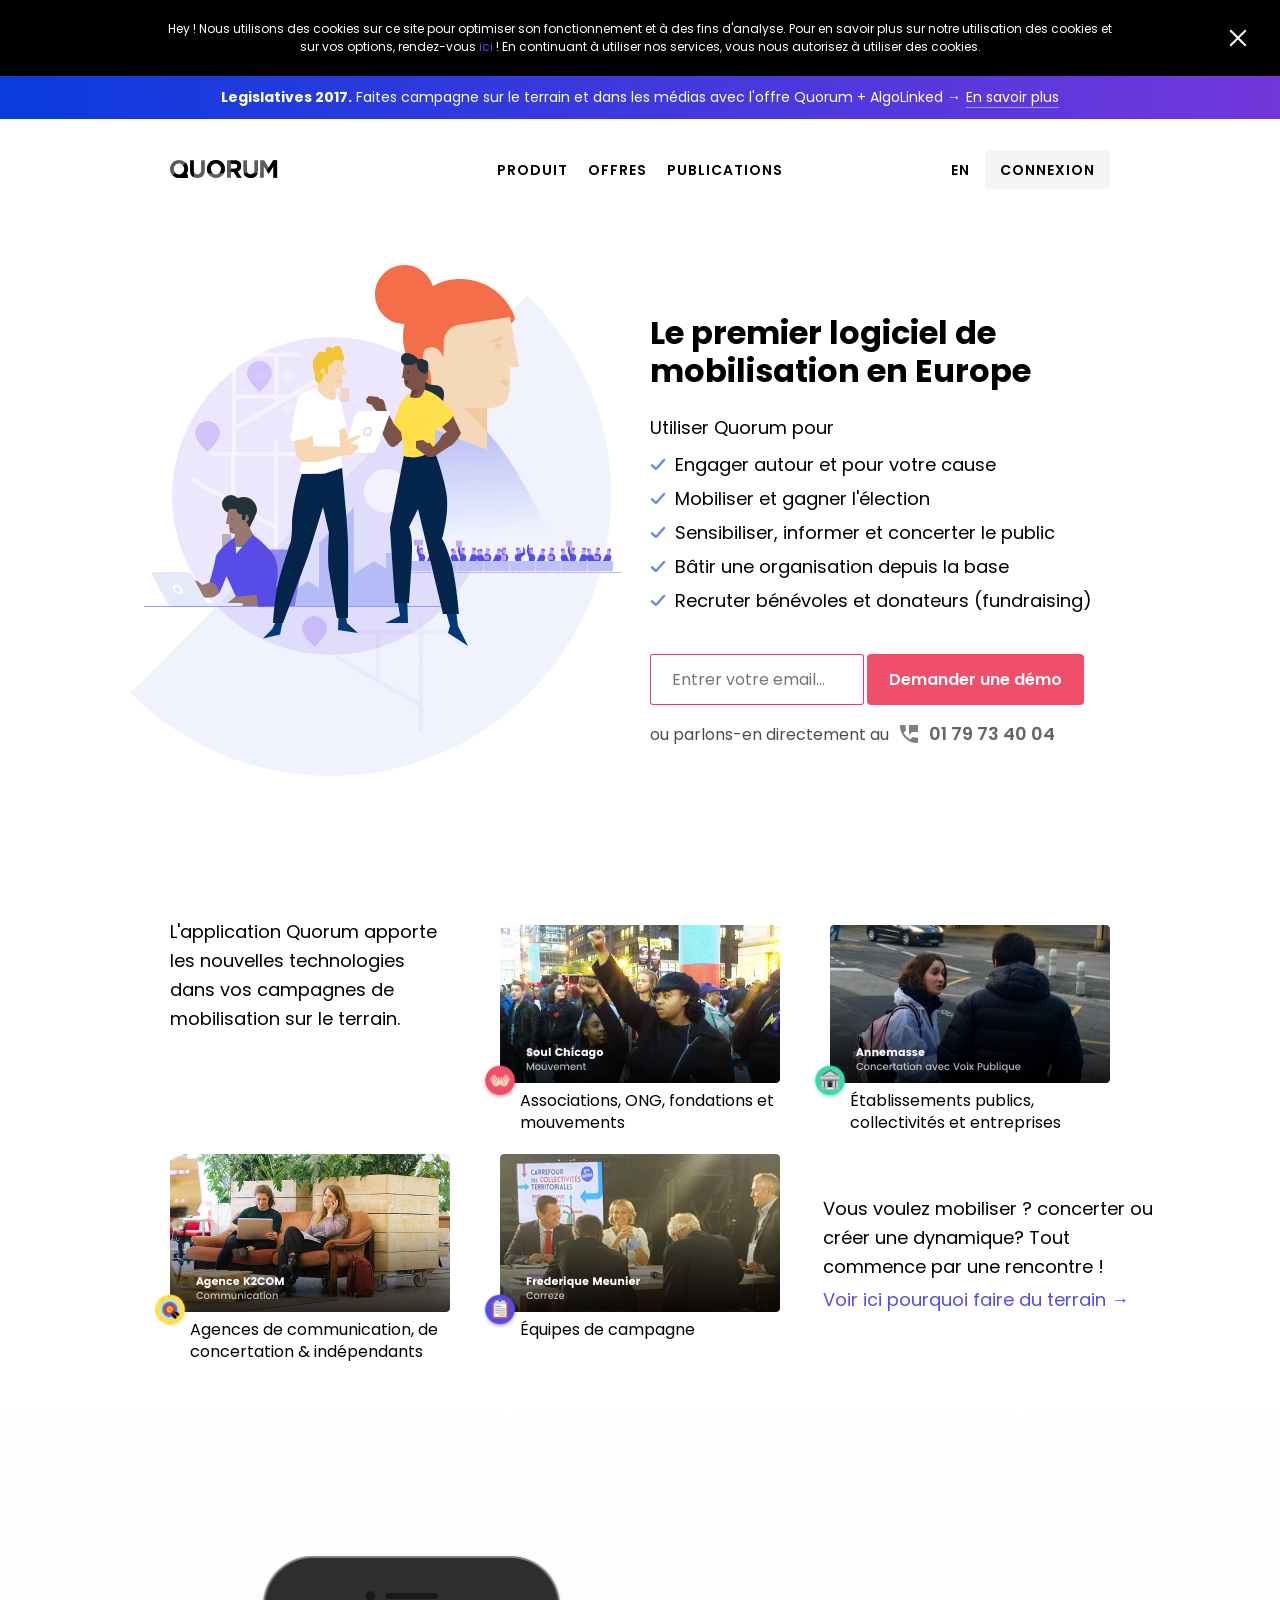
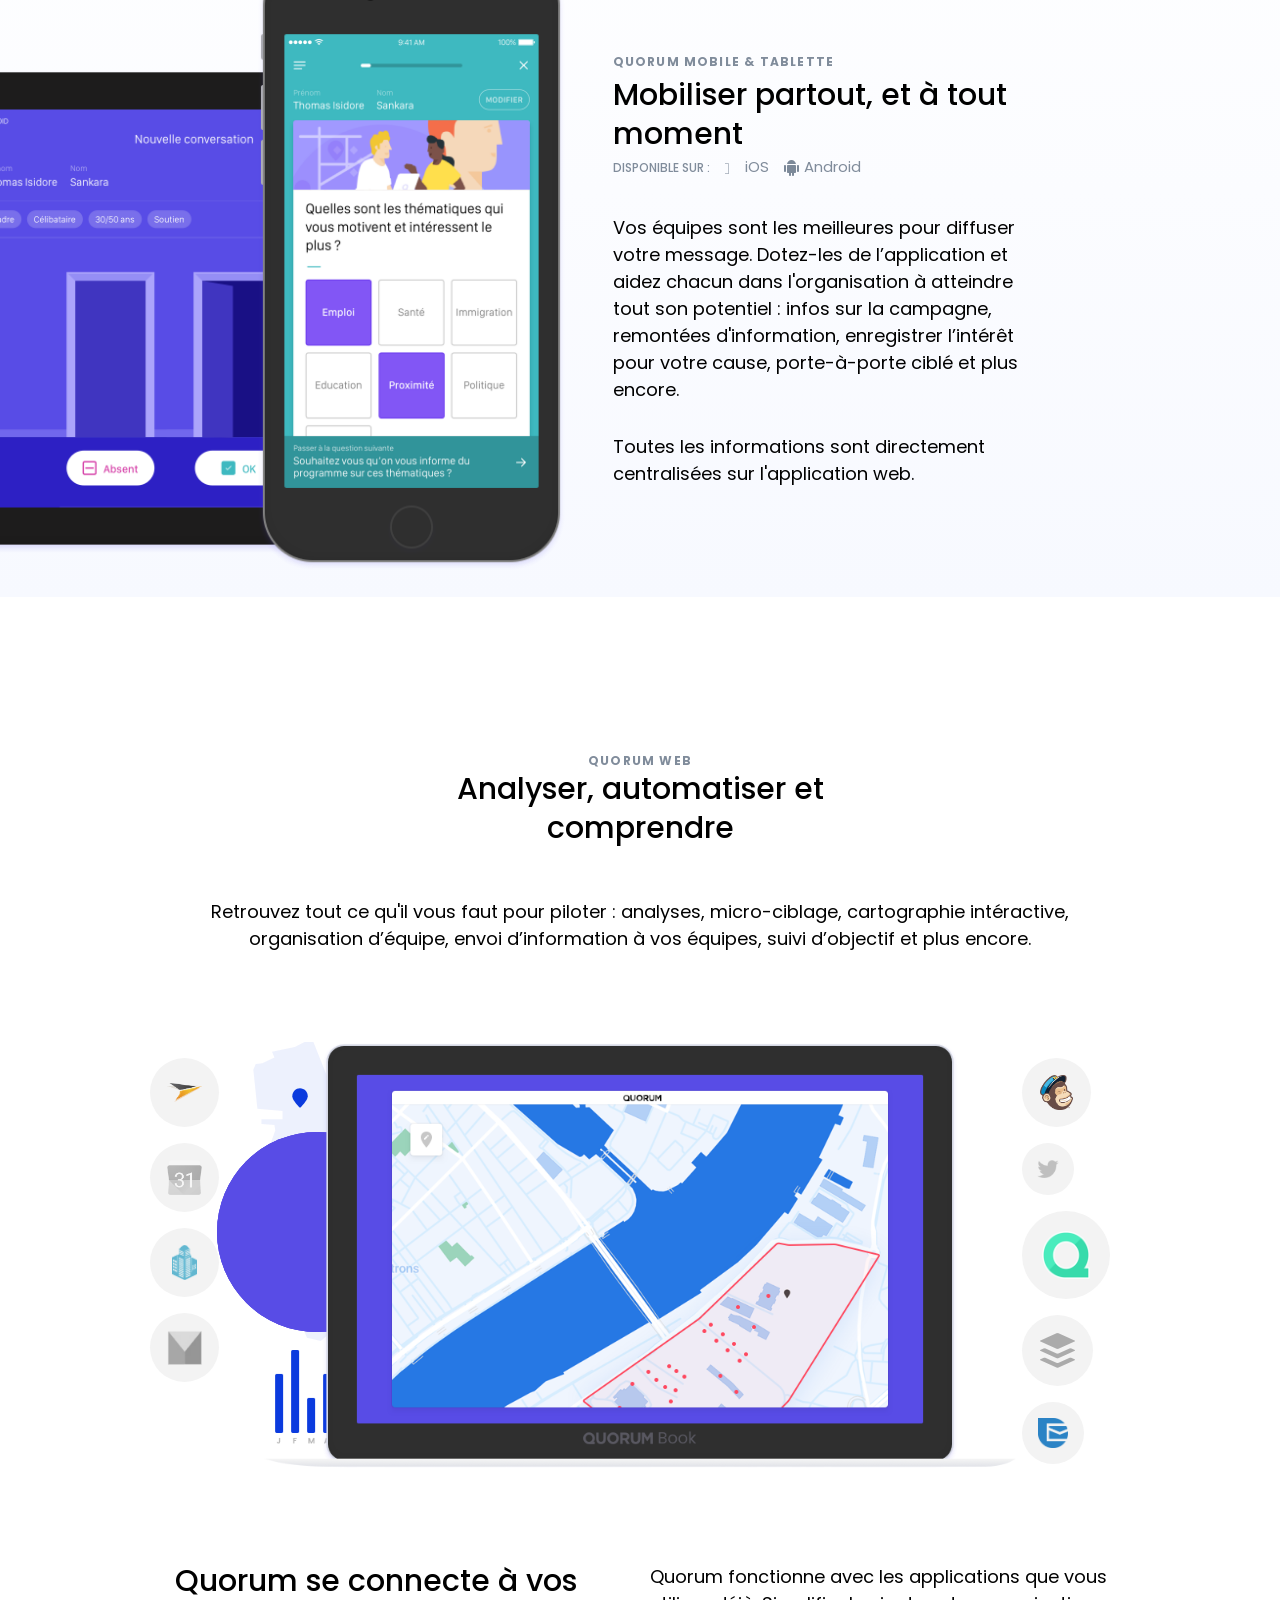
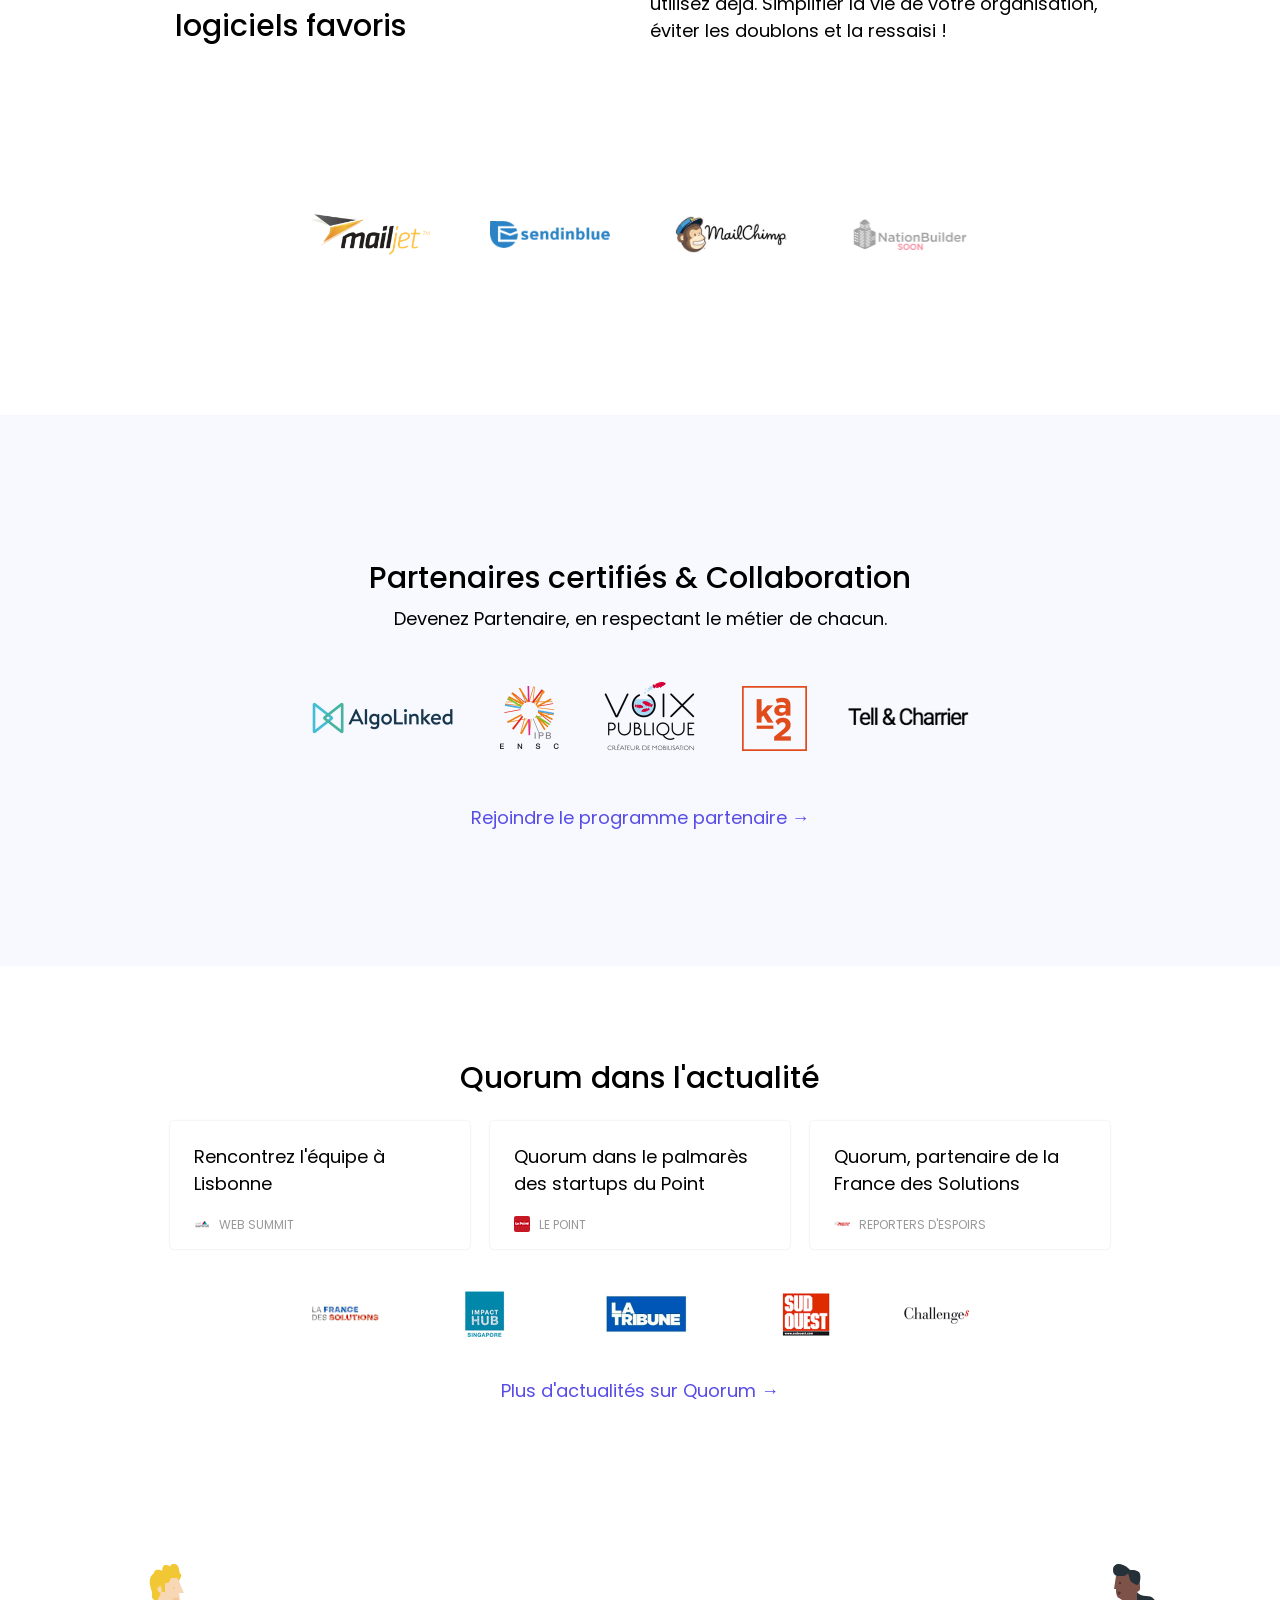
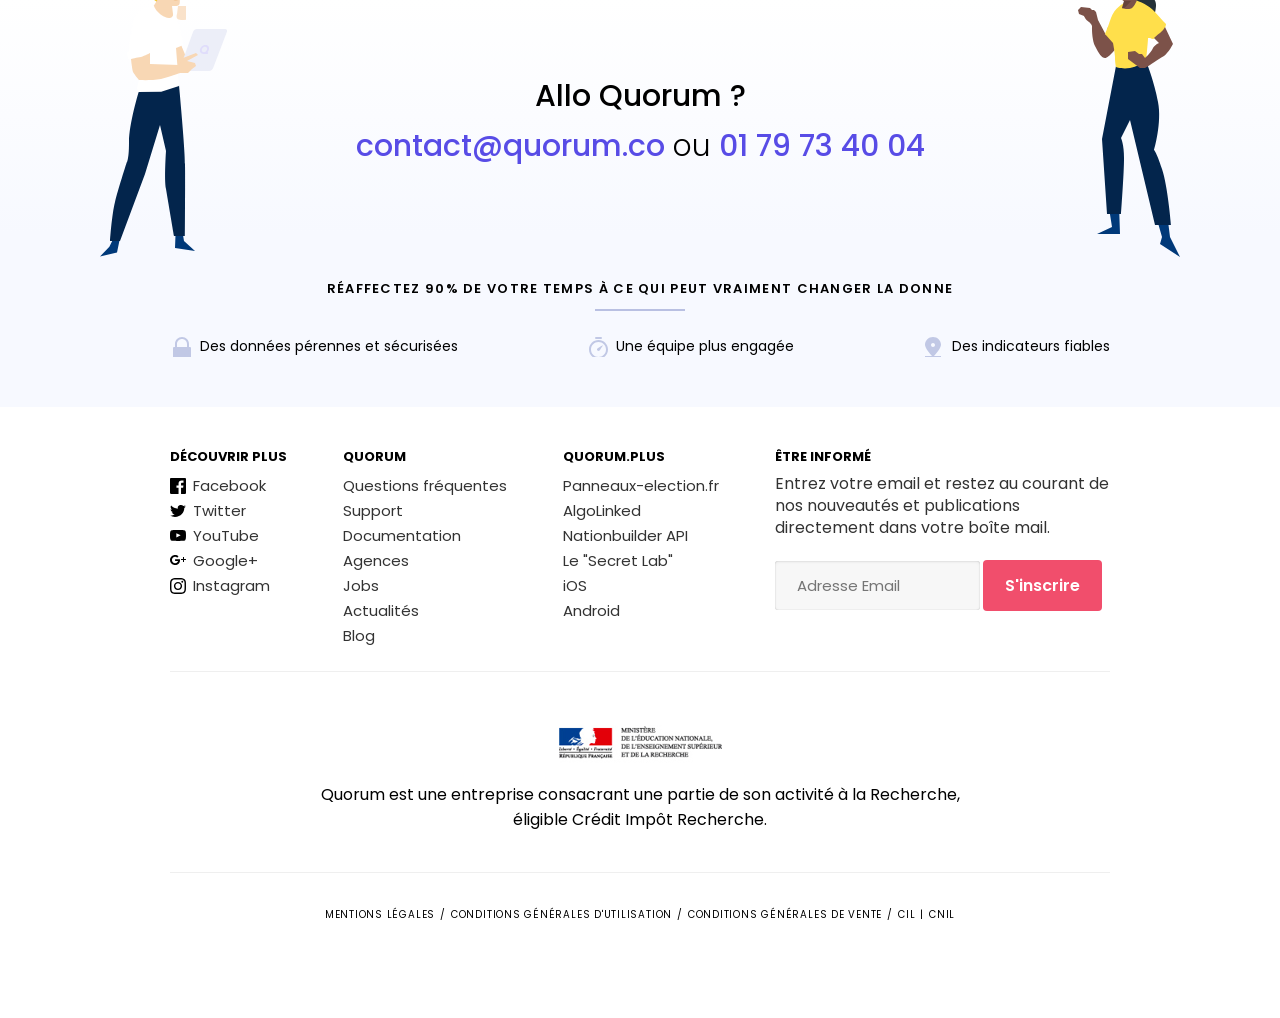
==== index.html @ 82745d70 "first commit" ====
<!DOCTYPE html><html lang="fr"><head><meta content="text/html; charset=utf-8" http-equiv="content-type" /><title>Quorum | Mobilisation technology</title><meta content="Quorum accompagne et aide au pilotage les collectivités territoriales, ONG, candidats aux élections et leaders d'influence dans leurs campagnes." name="description" /><meta content="width=device-width, initial-scale=1.0, maximum-scale=1, user-scalable=0" name="viewport" /><link href="/stylesheets/all.css" rel="stylesheet" /><link href="https://fonts.googleapis.com/css?family=Montserrat|Poppins:300,400,500,600,700" rel="stylesheet" /></head><body><div class="cookie" id="cnil_message"><p>Hey ! Nous utilisons des cookies sur ce site pour optimiser son fonctionnement et à des fins d'analyse. Pour en savoir plus sur notre utilisation des cookies et sur vos options, rendez-vous <a href="/Mentions_Legales_QUORUM.pdf" target="_blank">ici</a> ! En continuant à utiliser nos services, vous nous autorisez à utiliser des cookies.
</p><img src="/images/icons/cookie-close.svg" onclick="closeCnilBanner();" alt="Cookie close" /></div><div class="banner"><a href="https://algolinked.quorum.co" target="_blank"><p><strong>Legislatives 2017.</strong> Faites campagne sur le terrain et dans les médias avec l'offre Quorum + AlgoLinked →<a href="https://algolinked.quorum.co" class="link" target="_blank">En savoir plus</a>
</p></a></div><header class="header fixed-header"><div class="content" id="menu-toggle"><a href="../" class="logo"><?xml version="1.0" encoding="UTF-8"?>
<svg class="desktop" width="108px" height="18px" viewBox="0 0 108 18" version="1.1" xmlns="http://www.w3.org/2000/svg" xmlns:xlink="http://www.w3.org/1999/xlink">
    <style>

      #logo * {
        transition: .5s all;
      }

      svg:hover #logo-full {
        fill-opacity: 1;
      }

      svg:hover #q {
        fill: #37DBAB;
      }

      svg:hover #u-1 {
        fill: #8256F5;
      }

      svg:hover #o {
        fill: #B137DB;
      }

      svg:hover #r {
        fill: #3768DB;
      }

      svg:hover #u-2 {
        fill: #DC44A3;
      }

      svg:hover #m {
        fill: #37DBAB;
      }
    </style>
    <defs>
        <path d="M9.49817734,17.9232453 C9.32652215,17.9319484 9.1529471,17.9363 8.97745202,17.9363 C7.67075435,17.9363 6.46893317,17.7009504 5.37195242,17.230244 C4.27497167,16.7595376 3.32722677,16.1236807 2.52868931,15.3226541 C1.73015185,14.5216275 1.10907648,13.5802289 0.665444556,12.49843 C0.221812634,11.4166312 0,10.2563987 0,9.01769779 C0,7.72944906 0.225845591,6.56921657 0.677543548,5.48741775 C1.12924151,4.40561892 1.75434984,3.45596244 2.5528873,2.63841982 C3.35142476,1.8208772 4.30320261,1.17676237 5.4082494,0.706056008 C6.51329618,0.235349649 7.71915032,0 9.02584798,0 C10.3325456,0 11.5343668,0.235349649 12.6313476,0.706056008 C13.7283283,1.17676237 14.6760732,1.81261931 15.4746107,2.61364593 C16.2731481,3.41467254 16.8942235,4.35607113 17.3378554,5.43786996 C17.7814874,6.51966878 18.0033,7.67990127 18.0033,8.91860221 C18.0033,9.87653069 17.8742454,10.7518662 17.6161323,11.5941829 C17.3580191,12.4364995 16.9869871,13.2209983 16.503025,13.9477029 L16.1159454,14.3363 L17.7434,14.3363 L17.7434,18 L9.4312,18 L9.49817734,17.9232453 L9.49817734,17.9232453 Z M4.41116091,6.48985819 C4.04381043,7.24403918 3.8364,8.09975372 3.8364,9.00675 C3.8364,12.0440676 6.16234788,14.5063 9.03155,14.5063 C11.9007521,14.5063 14.2267,12.0440676 14.2267,9.00675 C14.2267,5.9694324 11.9007521,3.5072 9.03155,3.5072 C8.8313425,3.5072 8.63378009,3.51918857 8.43946845,3.54252456 C7.88974409,3.59399932 7.37943577,3.72617575 6.90853448,3.93905568 C6.28745278,4.21982754 5.75510502,4.60794752 5.31147524,5.10342727 C4.94549501,5.51218205 4.64539218,5.97432246 4.41116091,6.48985819 L4.41116091,6.48985819 Z M27.4162543,17.9116 C25.1416432,17.9116 23.3510188,17.267483 22.0443274,15.9792295 C20.7376359,14.6909761 20.0843,12.7668829 20.0843,10.2068921 L20.0843,0.2973 L23.8107718,0.2973 L23.8107718,10.1077962 C23.8107718,11.5281782 24.1334068,12.5975776 24.7786866,13.3160267 C25.4239663,14.0344757 26.3192785,14.3936948 27.46465,14.3936948 C28.6100215,14.3936948 29.5053337,14.0468625 30.1506134,13.3531876 C30.7958932,12.6595127 31.1185282,11.6190159 31.1185282,10.2316661 L31.1185282,0.2973 L34.845,0.2973 L34.845,10.0830222 C34.845,11.4043078 34.6715837,12.5521574 34.3247458,13.5266055 C33.977908,14.5010536 33.4818566,15.3144578 32.8365769,15.9668425 C32.1912972,16.6192273 31.4089072,17.106444 30.4893836,17.4285074 C29.56986,17.7505707 28.5454938,17.9116 27.4162543,17.9116 Z M45.9518479,14.4184 C46.6939195,14.4184 47.3795189,14.2780162 48.0086666,13.9972443 C48.6378143,13.7164725 49.174195,13.3283525 49.6178248,12.8328727 C50.0614545,12.337393 50.4082872,11.7634709 50.6583331,11.1110892 C50.9083789,10.4587075 51.0334,9.76091735 51.0334,9.01769773 L51.0334,8.96815 C51.0334,8.22493037 50.9083789,7.52301126 50.6583331,6.86237159 C50.4082872,6.20173192 50.0533887,5.62368089 49.5936269,5.12820114 C49.1338651,4.63272139 48.5894185,4.24047247 47.9602709,3.95144261 C47.3311232,3.66241276 46.6455238,3.5179 45.9034521,3.5179 C45.1452485,3.5179 44.4556162,3.65828382 43.8345345,3.93905568 C43.2134528,4.21982754 42.681105,4.60794752 42.2374752,5.10342727 C41.7938455,5.59890702 41.4470128,6.17282912 41.1969669,6.8252108 C40.9469211,7.47759247 40.8219,8.17538265 40.8219,8.91860227 L40.8219,8.96815 C40.8219,9.71136963 40.9469211,10.4132887 41.1969669,11.0739284 C41.4470128,11.7345681 41.8019113,12.3126191 42.2616731,12.8080989 C42.7214349,13.3035786 43.2618485,13.6958275 43.8829302,13.9848574 C44.5040119,14.2738872 45.1936442,14.4184 45.9518479,14.4184 Z M42.2979524,17.230244 C41.2009717,16.7595376 40.2532268,16.1236807 39.4546893,15.3226541 C38.6561519,14.5216275 38.0350765,13.5802289 37.5914446,12.49843 C37.1478126,11.4166312 36.926,10.2563987 36.926,9.01769779 C36.926,7.72944906 37.1518456,6.56921657 37.6035435,5.48741775 C38.0552415,4.40561892 38.6803498,3.45596244 39.4788873,2.63841982 C40.2774248,1.8208772 41.2292026,1.17676237 42.3342494,0.706056008 C43.4392962,0.235349649 44.6451503,0 45.951848,0 C47.2585456,0 48.4603668,0.235349649 49.5573476,0.706056008 C50.6543283,1.17676237 51.6020732,1.81261931 52.4006107,2.61364593 C53.1991481,3.41467254 53.8202235,4.35607113 54.2638554,5.43786996 C54.7074874,6.51966878 54.9293,7.67990127 54.9293,8.91860221 C54.9293,10.2068509 54.7034544,11.3670834 54.2517565,12.4488823 C53.8000585,13.5306811 53.1749502,14.4803376 52.3764127,15.2978802 C51.5778752,16.1154228 50.6260974,16.7595376 49.5210506,17.230244 C48.4160038,17.7009504 47.2101497,17.9363 45.903452,17.9363 C44.5967544,17.9363 43.3949332,17.7009504 42.2979524,17.230244 Z M64.5358584,8.7205 C65.4553798,8.7205 66.1611422,8.49753507 66.6531668,8.05159851 C67.1451914,7.60566195 67.3912,7.01108879 67.3912,6.26786119 L67.3912,6.21831294 C67.3912,5.39250449 67.1330926,4.77315745 66.6168701,4.36025323 C66.1006475,3.94734901 65.3827863,3.7409 64.463265,3.7409 L60.761,3.7409 L60.761,8.7205 L64.5358584,8.7205 Z M57.0345,0.2973 L64.7778124,0.2973 C66.9233659,0.2973 68.5688034,0.883612137 69.714174,2.056254 C70.6820929,3.04721895 71.1660451,4.36848574 71.1660451,6.020094 L71.1660451,6.069642 C71.1660451,7.47350902 70.8313115,8.61723058 70.1618343,9.500841 C69.4923571,10.3844514 68.6172102,11.0326979 67.5363674,11.4456 L71.6742,17.6391 L67.3185868,17.6391 L63.6889091,12.089724 L60.7609691,12.089724 L60.7609691,17.6391 L57.0345,17.6391 L57.0345,0.2973 Z M80.6274543,17.9116 C78.3528432,17.9116 76.5622188,17.267483 75.2555274,15.9792295 C73.9488359,14.6909761 73.2955,12.7668829 73.2955,10.2068921 L73.2955,0.2973 L77.0219718,0.2973 L77.0219718,10.1077962 C77.0219718,11.5281782 77.3446068,12.5975776 77.9898866,13.3160267 C78.6351663,14.0344757 79.5304785,14.3936948 80.67585,14.3936948 C81.8212215,14.3936948 82.7165337,14.0468625 83.3618134,13.3531876 C84.0070932,12.6595127 84.3297282,11.6190159 84.3297282,10.2316661 L84.3297282,0.2973 L88.0562,0.2973 L88.0562,10.0830222 C88.0562,11.4043078 87.8827837,12.5521574 87.5359458,13.5266055 C87.189108,14.5010536 86.6930566,15.3144578 86.0477769,15.9668425 C85.4024972,16.6192273 84.6201072,17.106444 83.7005836,17.4285074 C82.78106,17.7505707 81.7566938,17.9116 80.6274543,17.9116 Z M90.1615,0.2973 L94.1783443,0.2973 L98.63075,7.630404 L103.083156,0.2973 L107.1,0.2973 L107.1,17.6391 L103.397728,17.6391 L103.397728,6.317382 L98.63075,13.724808 L98.5339586,13.724808 L93.8153764,6.391704 L93.8153764,17.6391 L90.1615,17.6391 L90.1615,0.2973 Z" id="path-1"></path>
    </defs>
    <g id="website" stroke="none" stroke-width="1" fill="none" fill-rule="evenodd">
        <g id="home-red" transform="translate(-250.000000, -28.000000)">
            <g id="header" transform="translate(250.000000, 16.000000)">
                <g id="logo" transform="translate(0.000000, 12.000000)">
                    <mask id="mask-2" fill="white">
                        <use xlink:href="#path-1"></use>
                    </mask>
                    <use id="logo-full" fill-opacity="0.640000045" fill="#000000" xlink:href="#path-1"></use>
                    <polygon id="q" fill="#000000" mask="url(#mask-2)" points="19.9814 -1.5487 19.9814 23.2427 -5.1152 23.2427"></polygon>
                    <path id="m" d="M108.0591,-0.1593 L103.260137,-0.018766084 L94.1521,14.4955666 C94.1521,14.4955666 99.1234734,17.9167884 101.44931,18.353063 C103.652573,18.7663458 108.0591,17.9999912 108.0591,17.9999912 L108.0591,-0.1593 Z" id="Rectangle-1" fill="#000000" mask="url(#mask-2)"></path>
                    <rect id="o" fill="#000000" mask="url(#mask-2)" x="36.7657" y="-0.1593" width="18.3828" height="13.3805"></rect>
                    <rect id="u-2" fill="#000000" mask="url(#mask-2)" x="71.773" y="13.2212" width="18.3828" height="4.9381"></rect>
                    <rect id="u-1" fill="#000000" mask="url(#mask-2)" x="20.1412" y="0.3186" width="3.6766" height="17.5221"></rect>
                    <rect id="r" fill="#000000" mask="url(#mask-2)" x="60.7433" y="0.3186" width="11.6691" height="17.5221"></rect>
                </g>
            </g>
        </g>
    </g>
</svg>
</a><nav><a href="javascript:void(0);" onclick="myMenu()" class="menu-open">Menu</a><div class="menu-items"><ul><li class="products"><a href="../#mobile-app">Produit</a></li><li class="prices"><a href="../pricing">Offres</a></li><li class="news"><a href="https://medium.com/quorum-blog">Publications</a></li><li class="contact"><a href="mailto:contact@quorum.co">Nous contacter</a></li></ul><div class="links"><a href="../en">En</a><a href="https://cloud.quorumapps.com/" target="_blank">Connexion</a></div></div></nav></div></header><div class="wrapper hero"><img src="/images/hero-illustration.svg" class="hero-illustration" alt="Hero illustration" /><div class="features"><h1>Le premier logiciel de mobilisation en Europe</h1><p class="use-quorum">Utiliser Quorum pour</p><ul><li><p>Engager autour et pour votre cause</p></li><li><p>Mobiliser et gagner l'élection</p></li><li><p>Sensibiliser, informer et concerter le public</p></li><li><p>Bâtir une organisation depuis la base</p></li><li><p>Recruter bénévoles et donateurs (fundraising)</p></li></ul><!--Begin MailChimp Signup Form--><div id="mc_embed_signup"><form action="//quorum.us12.list-manage.com/subscribe/post?u=8d7c7595072992d8808c7993d&amp;id=1a9fa5234e" class="validate" id="mc-embedded-subscribe-form" method="post" name="mc-embedded-subscribe-form" novalidate="" target="_blank"><div id="mc_embed_signup_scroll"><input autofocus="" class="required email" id="mce-EMAIL" name="EMAIL" placeholder="Entrer votre email..." type="email" value="" /><div aria-hidden="true" style="position: absolute; left: -5000px;"><input name="b_8d7c7595072992d8808c7993d_1a9fa5234e" tabindex="-1" type="text" value="" /></div><div class="clear"><input class="button" id="mc-embedded-subscribe" name="subscribe" type="submit" value="Demander une démo" /></div></div></form></div><!--End mc_embed_signup--><div class="call-us"><p>ou parlons-en directement au</p><a href="tel:+33179734004" class="phone-number">01 79 73 40 04</a></div></div></div><div class="wrapper cards"><div class="card about"><p>L'application Quorum apporte les nouvelles technologies dans vos campagnes de mobilisation sur le terrain. 
</p></div><div class="card"><div class="image"><img src="/images/about/fr-non-profit.png" alt="Fr non profit" /><img src="/images/icons/non-profit.png" class="icon" alt="Non profit" /></div><p>Associations, ONG, fondations et mouvements</p></div><div class="card"><div class="image"><img src="/images/about/fr-public.png" alt="Fr public" /><img src="/images/icons/public.png" class="icon" alt="Public" /></div><p>Établissements publics, collectivités et entreprises</p></div><div class="card"><div class="image"><img src="/images/about/fr-agency.png" alt="Fr agency" /><img src="/images/icons/agency.png" class="icon" alt="Agency" /></div><p>Agences de communication, de concertation & indépendants</p></div><div class="card"><div class="image"><img src="/images/about/fr-campaign.png" alt="Fr campaign" /><img src="/images/icons/campaign.png" class="icon" alt="Campaign" /></div><p>Équipes de campagne</p></div><div class="card"><div class="catchphrase"><p>Vous voulez mobiliser ? concerter ou créer une dynamique? Tout commence par une rencontre !</p><a href="#" class="red-link">Voir ici pourquoi faire du terrain →</a></div></div></div><div class="shade-blue" id="mobile-app"><div class="wrapper mobile-app"><img src="/images/mobile-app-illustration.png" alt="Mobile app illustration" /><div class="content"><h3>Quorum mobile & tablette</h3><h2>Mobiliser partout, et à tout moment</h2><div class="download"><span class="available">Disponible sur :</span><span class="ios"><a href="https://itunes.apple.com/fr/app/quorum-campaignapp-mobilisation-election/id1186778175" target="_blank">iOS</a></span><span class="android"><a href="https://play.google.com/store/apps/details?id=com.quorumapps.quorum128598&amp;hl=fr" target="_blank">Android</a></span></div><p>Vos équipes sont les meilleures pour diffuser votre message. Dotez-les de l’application et aidez chacun dans l'organisation à atteindre tout son potentiel : infos sur la campagne, remontées d'information, enregistrer l’intérêt pour votre cause, porte-à-porte ciblé et plus encore.
</p><p class="padded">Toutes les informations sont directement centralisées sur l'application web.
</p></div></div></div><div class="white"><div class="wrapper web-app"><h3>Quorum web</h3><h2>Analyser, automatiser et comprendre</h2><p>Retrouvez tout ce qu'il vous faut pour piloter : analyses, micro-ciblage, cartographie intéractive, organisation d’équipe, envoi d’information à vos équipes, suivi d’objectif et plus encore.
</p><div class="web-illustration"><img src="/images/illustration-screen.png" class="screen" alt="Illustration screen" /><div class="logo-container"><div class="bubble-container"><div class="item mailjet"><img src="/images/api/mailjet.png" alt="Mailjet" /></div><div class="item agenda"><img src="/images/api/agenda.png" alt="Agenda" /></div><div class="item nationbuilder"><img src="/images/api/nationbuilder.png" alt="Nationbuilder" /></div><div class="item digitale"><img src="/images/api/digitalebox.png" alt="Digitalebox" /></div></div></div><div class="logo-container-right"><div class="bubble-container"><div class="item mailchimp"><img src="/images/api/mailchimp.png" alt="Mailchimp" /></div><div class="item twitter"><img src="/images/api/twitter.png" alt="Twitter" /></div><div class="item quorum"><img src="/images/api/quorum.png" alt="Quorum" /></div><div class="item buffer"><img src="/images/api/buffer.png" alt="Buffer" /></div><div class="item sendinblue"><img src="/images/api/sendinblue.png" alt="Sendinblue" /></div></div></div><div class="mapcontainer"><div class="poi-container"><img src="/images/poi.svg" class="poi" alt="Poi" /></div><div class="wavemap"></div><div class="wavemap-1"></div><div class="wavemap-2"></div><img src="/images/map.svg" class="map" alt="Map" /></div></div></div><div class="wrapper second-t-webapp"><div class="container-txt"><h2>Quorum se connecte à vos logiciels favoris</h2><p>Quorum fonctionne avec les applications que vous utilisez déjà. Simplifier la vie de votre organisation, éviter les doublons et la ressaisi !
</p></div><div class="api"><img src="/images/mailjet-logo.png" class="mailjet-logo api-web" alt="Mailjet logo" /><img src="/images/sendinblue-logo.png" class="sendinblue-logo api-web" alt="Sendinblue logo" /><img src="/images/mailchimp-logo.png" class="mailchimp api-web" alt="Mailchimp logo" /><img src="/images/nationbuilder-logo.png" class="nationbuilder-logo.png api-web" alt="Nationbuilder logo" /></div><div class="api-mobile"><div class="item"><div class="blue-container"><img src="/images/api/mailchimp.png" alt="Mailchimp" /></div><p>Mailchimp</p></div><div class="item"><div class="blue-container"><img src="/images/api/sendinblue.png" alt="Sendinblue" /></div><p>Sendinblue</p></div><div class="item"><div class="blue-container"><img src="/images/api/mailjet.png" alt="Mailjet" /></div><p>Mailjet</p></div><div class="item nation"><div class="blue-container"><img src="/images/api/nationbuilder.png" alt="Nationbuilder" /></div><div class="nation-container"><p>Nationbuilder</p><p class="soon">SOON</p></div></div></div></div></div><div class="light-blue"><div class="wrapper partners"><h2>Partenaires certifiés & Collaboration</h2><h3>Devenez Partenaire, en respectant le métier de chacun.</h3><img src="/images/partners-desktop.png" class="partners desktop" alt="Partners desktop" /><img src="/images/partners-mobile.png" class="partners mobile" alt="Partners mobile" /><a href="https://www.getquorum.co/" class="blue-link" target="_blank">Rejoindre le programme partenaire →</a></div></div><div class="wrapper news"><h2>Quorum dans l'actualité</h2><div class="articles"><div class="article"><a href="https://websummit.com/" target="_blank"><p>Rencontrez l'équipe à Lisbonne</p><div class="source"><img src="/images/news/web-summit-2016.png" class="icon-article" alt="Web summit 2016" /><span>Web Summit</span></div></a></div><div class="article"><a href="http://www.lepoint.fr/dossiers/high-tech-internet/palmares-start-up/" target="_blank"><p>Quorum dans le palmarès des startups du Point</p><div class="source"><img src="/images/news/palmares-point-2016.png" class="icon-article" alt="Palmares point 2016" /><span>Le Point</span></div></a></div><div class="article"><a href="http://lvwm.r.bh.d.sendibt3.com/116qnykikjpvfl.html" target="_blank"><p>Quorum, partenaire de la France des Solutions</p><div class="source"><img src="/images/news/france-solutions-2016.png" class="icon-article" alt="France solutions 2016" /><span>Reporters d'espoirs</span></div></a></div></div><img src="/images/logos-press-desktop.png" class="logos desktop" alt="Logos press desktop" /><img src="/images/logos-press-mobile.png" class="logos mobile" alt="Logos press mobile" /><a href="/news">Plus d'actualités sur Quorum →</a></div><div class="shade-blue contact"><img src="/images/man-contact.svg" class="man" alt="Man contact" /><img src="/images/woman-contact.svg" class="woman" alt="Woman contact" /><div class="wrapper contact"><h2>Allo Quorum ?</h2><div class="contact-info"><a href="mailto:contact@quorum.co">contact@quorum.co</a><span>ou</span><a href="tel:+33179734004" class="tel">01 79 73 40 04</a></div></div></div><div class="light-blue"><div class="wrapper actions"><h2>Réaffectez 90% de votre temps à ce qui peut vraiment changer la donne</h2><hr /><div class="items"><img src="/images/icons/secure.svg" class="icon" alt="Secure" /><p class="secure">Des données pérennes et sécurisées</p><img src="/images/icons/organization.svg" class="icon" alt="Organization" /><p class="organization">Une équipe plus engagée</p><img src="/images/icons/field.svg" class="icon" alt="Field" /><p class="field">Des indicateurs fiables</p></div></div></div><footer><div class="footer-item"><div class="footer-connect"><h3>Découvrir plus</h3><ul><li class="facebook"><a href="https://www.facebook.com/quorumhq" target="_blank">Facebook</a></li><li class="twitter"><a href="https://twitter.com/quorumhq" target="_blank">Twitter</a></li><li class="youtube"><a href="https://www.youtube.com/channel/UCH4AkGS1qyqyJ_7Ma2LhtGg?view_as=subscriber" target="_blank">YouTube</a></li><li class="google-plus"><a href="https://plus.google.com/+Quorumappsdata" target="_blank">Google+</a></li><li class="instagram"><a href="https://www.instagram.com/quorumteam/" target="_blank">Instagram</a></li></ul></div></div><div class="footer-item"><div class="footer-quorum"><h3>QUORUM</h3><ul><li><a href="/faq">Questions fréquentes</a></li><li><a href="mailto:support@quorum.co">Support</a></li><li><a href="https://www.getquorum.co/" target="_blank">Documentation</a></li><li><a href="https://www.getquorum.co/" target="_blank">Agences</a></li><li><a href="https://angel.co/quorum/jobs" target="_blank">Jobs</a></li><li><a href="/news">Actualités</a></li><li><a href="https://medium.com/quorum-blog" target="_blank">Blog</a></li></ul></div></div><div class="footer-item"><div class="footer-plus"><h3>QUORUM.PLUS</h3><ul><li><a href="https://panneaux-election.fr/" target="_blank">Panneaux-election.fr</a></li><li><a href="https://algolinked.quorum.co" target="_blank">AlgoLinked</a></li><li><a href="../nationbuilder" target="_blank">Nationbuilder API</a></li><li><a href="../secret-lab" target="_blank">Le "Secret Lab"</a></li><li><a href="https://itunes.apple.com/fr/app/quorum-campaignapp-mobilisation-election/id1186778175" target="_blank">iOS</a></li><li><a href="https://play.google.com/store/apps/details?id=com.quorumapps.quorum128598&amp;hl=fr" target="_blank">Android</a></li></ul></div></div><div class="footer-item"><div class="footer-news"><h3>Être informé</h3><p>Entrez votre email et restez au courant de nos nouveautés et publications directement dans votre boîte mail.
</p><!--Begin MailChimp Signup Form--><div id="mc_embed_signup"><form action="//quorum.us12.list-manage.com/subscribe/post?u=8d7c7595072992d8808c7993d&amp;id=e648f190bc" class="validate" id="mc-embedded-subscribe-form" method="post" name="mc-embedded-subscribe-form" novalidate="" target="_blank"><div id="mc_embed_signup_scroll"><input class="required email" id="mce-EMAIL" name="EMAIL" placeholder="Adresse Email" type="email" value="" /><div aria-hidden="true" style="position: absolute; left: -5000px;"><input name="b_8d7c7595072992d8808c7993d_e648f190bc" tabindex="-1" type="text" value="" /></div><div class="clear"><input class="button" id="mc-embedded-subscribe" name="subscribe" type="submit" value="S'inscrire" /></div></div></form></div><!--End mc_embed_signup--></div></div></footer><div class="wrapper cir"><img src="/images/cir.png" alt="Cir" /><p>Quorum est une entreprise consacrant une partie de son activité à la Recherche, éligible Crédit Impôt Recherche.
</p></div><div class="legal"><a href="/Mentions_Legales_QUORUM.pdf" target="_blank">Mentions légales</a><span>/</span><a href="/CGU_QUORUM.pdf" target="_blank">Conditions générales d'utilisation</a><span>/</span><a href="/CGV_QUORUM.pdf" target="_blank">Conditions générales de vente</a><span>/</span><a href="mailto:cil@quorum.co">CIL</a><span>|</span><a href="mailto:cil@quorum.co">CNIL</a><span>/</span></div><script src="/javascripts/all.js"></script><script src="/javascripts/cookie.js"></script><script src="/javascripts/fluffy.js"></script><script src="/javascripts/smooth-scroll.js"></script><script src="/javascripts/intercom.js"></script></body></html>
---- stylesheets/all.css ----
* {
  -webkit-font-smoothing: antialiased;
  -moz-osx-font-smoothing: grayscale;
  outline: none; }

html {
  animation: 2s france-flag infinite normal; }
@keyframes france-flag {
  0% {
    background-color: #1343DA; }
  32% {
    background-color: #1343DA; }
  33% {
    background-color: white; }
  65% {
    background-color: white; }
  66% {
    background-color: #EF516E; }
  100% {
    background-color: #EF516E; } }
body {
  font-family: "Poppins", sans-serif;
  margin: 0;
  background: white; }

h1.soon {
  text-align: center;
  font-family: "Poppins", sans-serif; }

header {
  max-width: 940px;
  margin: 41px auto 0px;
  position: relative;
  text-transform: uppercase;
  font-weight: 600;
  font-size: 14px;
  letter-spacing: 1px; }
  header.shown {
    position: fixed;
    width: 100%;
    max-width: 100%;
    box-shadow: 0 1px 5px 0 rgba(0, 0, 0, 0.05);
    top: 0;
    padding-bottom: 6px;
    z-index: 10;
    margin: 0;
    background: white;
    animation: 0.5s header-shown linear; }
    header.shown .content {
      max-width: 940px;
      margin: 0 auto;
      position: relative; }
      header.shown .content .logo {
        width: 18px;
        overflow: hidden;
        position: relative;
        display: block;
        height: 30px;
        top: 2px;
        float: left;
        z-index: 9; }
      header.shown .content ul {
        text-align: left;
        margin-left: 30px; }
      header.shown .content .links {
        right: 190px; }
      header.shown .content li.contact {
        display: block; }
        header.shown .content li.contact a {
          position: absolute;
          right: 0;
          top: -10px;
          color: white;
          font-size: 14px;
          background-color: #584CE6;
          opacity: 1;
          font-weight: bold;
          padding: 9px 16px;
          border-radius: 4px; }
          header.shown .content li.contact a:hover {
            background: #4437D3; }
@keyframes header-shown {
  0% {
    top: -100px; }
  100% {
    top: 0; } }
  header svg {
    display: inline-block;
    position: absolute;
    top: 0;
    left: 0;
    width: 108px; }
  header nav a.menu-open {
    display: none; }
  header nav ul {
    text-align: center;
    list-style: none;
    padding: 0;
    margin-top: 20px; }
    header nav ul li {
      display: inline-block;
      margin: 0 10px; }
      header nav ul li.contact {
        display: none; }
    header nav ul a {
      text-decoration: none;
      color: black; }
      header nav ul a:hover {
        color: #584CE6; }
  header nav .links {
    position: absolute;
    top: 0;
    right: 0; }
    header nav .links a {
      text-decoration: none;
      color: black;
      padding: 10px 15px 9px; }
      header nav .links a:hover {
        color: #584CE6; }
    header nav .links a:last-child {
      background: #F5F5F5;
      border-radius: 4px; }
      header nav .links a:last-child:hover {
        background: white;
        box-shadow: 0 0 0 1px #ededed inset; }

.banner {
  text-align: center;
  background: #FFFFFF;
  background-image: linear-gradient(-270deg, #0B3BDE 0%, #7337DB 100%); }
  .banner a {
    text-decoration: none;
    color: white; }
  .banner p {
    margin: 0;
    font-size: 14px;
    padding: 11px 0;
    color: white;
    display: inline-block; }
    .banner p a.link {
      border-bottom: 1px solid #A99BED;
      padding-bottom: 0;
      margin-left: 5px;
      line-height: 18px; }

.cookie {
  background: rgba(255, 255, 255, 0.93);
  box-shadow: 0 -1px 4px 0 rgba(0, 0, 0, 0.08);
  position: relative;
  z-index: 1000;
  display: none;
  background-color: black;
  color: white; }
  .cookie p {
    margin: 0 auto;
    font-size: 12px;
    text-align: center;
    padding: 20px;
    max-width: 950px; }
  .cookie a {
    text-decoration: none;
    color: #584CE6; }
  .cookie img {
    position: absolute;
    top: 21px;
    right: 25px;
    cursor: pointer; }

.shade-blue {
  background-image: linear-gradient(-180deg, #FFFFFF 0%, #F7F9FF 100%);
  overflow: hidden; }
  .shade-blue.contact {
    position: relative;
    overflow: visible; }
    .shade-blue.contact img.man {
      position: absolute;
      top: -35px;
      left: 100px; }
    .shade-blue.contact img.woman {
      position: absolute;
      top: -35px;
      right: 100px; }

.light-blue {
  background-color: #F7F9FF; }

.grey {
  background-color: #F8F8F8; }

.white {
  background-color: white;
  overflow: hidden; }

.wrapper {
  max-width: 940px;
  margin: 0 auto; }
  .wrapper h1 {
    font-size: 50px;
    margin: 0;
    line-height: 59px;
    padding-top: 40px; }
  .wrapper h2 {
    text-align: left;
    font-size: 30px;
    font-weight: 500;
    margin: 0 0 5px; }
  .wrapper p {
    font-size: 18px;
    text-align: left;
    margin: 0; }
  .wrapper input {
    -webkit-font-smoothing: antialiased;
    -moz-osx-font-smoothing: grayscale;
    -webkit-appearance: none;
    font-size: 16px;
    font-family: "Poppins", sans-serif;
    border: 0;
    display: inline-block; }
    .wrapper input.email {
      width: 170px;
      font-weight: 400;
      border-radius: 3px;
      background-color: #F7F7F7;
      padding: 13px 22px;
      color: black;
      box-shadow: inset 0 1px 3px 0 rgba(0, 0, 0, 0.08), inset 0 0 1px 0 rgba(0, 0, 0, 0.29);
      margin-right: 3px; }
      .wrapper input.email:focus {
        box-shadow: inset 0 0 0 1px #E5415F;
        background-color: white; }
    .wrapper input.button {
      color: white;
      font-weight: 400;
      background-color: #F14E6C;
      opacity: 1;
      padding: 13px 22px;
      border-radius: 4px;
      font-size: 16px;
      font-weight: 600;
      cursor: pointer; }
      .wrapper input.button:hover {
        background-color: #E5415F; }
  .wrapper a {
    text-decoration: none;
    font-size: 18px;
    color: #584CE6; }
  .wrapper a.shadow {
    box-shadow: 0 1px 4px 0 rgba(88, 75, 230, 0.42); }
  .wrapper.hero {
    max-width: 1020px;
    margin: 104px auto 0px;
    position: relative;
    height: 540px; }
    .wrapper.hero p.use-quorum {
      line-height: 15px; }
    .wrapper.hero ul {
      list-style: none;
      padding-left: 0;
      margin-bottom: 40px; }
      .wrapper.hero ul li {
        background: url(../images/icons/blue-check.svg) no-repeat 0px 7px; }
        .wrapper.hero ul li p {
          margin: 7px 0px 0px 25px;
          text-align: left;
          font-weight: 400; }
    .wrapper.hero img.hero-illustration {
      position: absolute;
      top: -20px;
      left: 0; }
    .wrapper.hero img.fr-hero-title {
      width: 334px;
      margin-bottom: 45px; }
    .wrapper.hero img.en-hero-title {
      width: 422px;
      margin-bottom: 45px; }
    .wrapper.hero .features {
      position: absolute;
      top: 13px;
      right: 40px;
      min-width: 457px; }
      .wrapper.hero .features h1 {
        max-width: 460px;
        font-size: 32px;
        line-height: 38px;
        margin: 16px 0 30px;
        padding: 0px; }
      .wrapper.hero .features .clear {
        display: inline-block; }
    .wrapper.hero .call-us {
      margin-top: 15px; }
      .wrapper.hero .call-us p {
        display: inline-block;
        opacity: 0.7;
        font-size: 16px; }
      .wrapper.hero .call-us a {
        padding-left: 40px;
        font-weight: 600;
        opacity: 1;
        color: #666666; }
        .wrapper.hero .call-us a.phone-number {
          background: url(../images/icons/phone.svg) no-repeat 11px 4px; }
        .wrapper.hero .call-us a.email {
          background: url(../images/icons/email.svg) no-repeat 11px 8px; }
  .wrapper.cards {
    display: -ms-flexbox;
    display: flex;
    -ms-flex-direction: row;
        flex-direction: row;
    -ms-flex-pack: justify;
        justify-content: space-between;
    -ms-flex-flow: row wrap;
        flex-flow: row wrap;
    padding-top: 100px; }
    .wrapper.cards .card {
      width: 280px;
      border-radius: 2px;
      position: relative; }
      .wrapper.cards .card .image {
        position: relative; }
        .wrapper.cards .card .image img {
          width: 280px; }
          .wrapper.cards .card .image img.icon {
            width: 36px;
            position: absolute;
            left: -18px;
            bottom: -10px; }
      .wrapper.cards .card p {
        font-size: 16px;
        line-height: 22px;
        margin: 0px 5px 20px 20px;
        text-align: left; }
      .wrapper.cards .card .catchphrase {
        position: absolute;
        left: -7px; }
        .wrapper.cards .card .catchphrase p {
          min-width: 330px;
          line-height: 29px;
          font-size: 18px;
          margin: 40px 0 5px; }
        .wrapper.cards .card .catchphrase a {
          width: 215px; }
      .wrapper.cards .card.about {
        position: relative; }
        .wrapper.cards .card.about p {
          position: absolute;
          top: -8px;
          line-height: 29px;
          font-size: 18px;
          margin: 0; }
      .wrapper.cards .card.invisible {
        background-color: white; }
  .wrapper.mobile-app {
    padding: 100px 0 90px;
    margin-top: 170px;
    max-width: 955px;
    position: relative; }
    .wrapper.mobile-app img {
      width: 664px;
      position: absolute;
      top: 0;
      left: -261px; }
    .wrapper.mobile-app .content {
      margin-left: 450px; }
      .wrapper.mobile-app .content h3 {
        font-size: 12px;
        font-weight: 700;
        color: #808C9B;
        margin: 0;
        letter-spacing: 1.2px;
        text-transform: uppercase; }
      .wrapper.mobile-app .content h2 {
        margin: 5px 0 0;
        line-height: 39px; }
      .wrapper.mobile-app .content p {
        max-width: 425px; }
        .wrapper.mobile-app .content p.padded {
          padding: 30px 0 20px; }
      .wrapper.mobile-app .content .download {
        color: #808C9B;
        padding-bottom: 35px; }
        .wrapper.mobile-app .content .download span a {
          font-size: 15px;
          color: #808C9B; }
          .wrapper.mobile-app .content .download span a:hover {
            color: #584CE6; }
        .wrapper.mobile-app .content .download span.available {
          font-size: 12px;
          text-transform: uppercase;
          font-weight: 500;
          padding-right: 15px; }
        .wrapper.mobile-app .content .download span.ios {
          background: url(../images/icons/ios.svg) no-repeat 0 3px;
          padding-left: 20px;
          margin-right: 15px;
          cursor: pointer; }
        .wrapper.mobile-app .content .download span.android {
          background: url(../images/icons/android.svg) no-repeat 0 5px;
          padding-left: 20px;
          cursor: pointer; }
  .wrapper.web-app {
    padding: 150px 0 0px;
    position: relative; }
    .wrapper.web-app h2 {
      line-height: 39px;
      margin-top: 5px;
      text-align: center;
      max-width: 490px;
      margin: 0 auto; }
    .wrapper.web-app h3 {
      font-size: 12px;
      font-weight: 700;
      color: #808C9B;
      margin: 0;
      letter-spacing: 1.2px;
      text-transform: uppercase;
      margin-top: 5px;
      text-align: center; }
    .wrapper.web-app p {
      text-align: center;
      margin: 50px 0; }
    .wrapper.web-app .web-illustration {
      position: relative;
      display: -ms-flexbox;
      display: flex;
      -ms-flex-pack: center;
          justify-content: center;
      margin: 90px 0px; }
      .wrapper.web-app .web-illustration .screen {
        position: relative;
        z-index: 5;
        width: 80%;
        height: 80%;
        display: block;
        margin: 0 auto; }
      .wrapper.web-app .web-illustration .logo-container, .wrapper.web-app .web-illustration .logo-container-right {
        display: -ms-flexbox;
        display: flex;
        -ms-flex-pack: center;
            justify-content: center;
        -ms-flex-direction: column;
            flex-direction: column;
        position: absolute;
        left: 0; }
      .wrapper.web-app .web-illustration .logo-container {
        position: absolute;
        left: 0; }
      .wrapper.web-app .web-illustration .logo-container-right {
        position: absolute;
        right: 0;
        -ms-flex-align: end;
            align-items: flex-end; }
      .wrapper.web-app .web-illustration .bubble-container .mailjet {
        animation: bubble-l 60s infinite;
        animation-delay: 3s;
        position: relative;
        width: 49px;
        height: 49px;
        margin-left: -20px; }
      .wrapper.web-app .web-illustration .bubble-container .agenda {
        animation: bubble-l 60s infinite;
        animation-delay: 18s;
        width: 49px;
        height: 49px;
        margin-left: -20px; }
      .wrapper.web-app .web-illustration .bubble-container .nationbuilder {
        animation: bubble-l 60s infinite;
        animation-delay: 24s;
        width: 49px;
        height: 49px;
        margin-left: -20px; }
      .wrapper.web-app .web-illustration .bubble-container .digitale {
        animation: bubble-l 60s infinite;
        animation-delay: 10s;
        width: 49px;
        height: 49px;
        margin-left: -20px; }
      .wrapper.web-app .web-illustration .bubble-container .mailchimp {
        animation: bubble-r 60s infinite;
        animation-delay: 0s;
        width: 49px;
        height: 49px; }
      .wrapper.web-app .web-illustration .bubble-container .twitter {
        animation: bubble-r 60s infinite;
        animation-delay: 24s;
        height: 32px;
        width: 32px; }
      .wrapper.web-app .web-illustration .bubble-container .quorum {
        animation: bubble-r 60s infinite;
        animation-delay: 21s;
        height: 68px;
        width: 68px; }
      .wrapper.web-app .web-illustration .bubble-container .buffer {
        animation: bubble-r 60s infinite;
        animation-delay: 6s;
        height: 51px;
        width: 51px; }
      .wrapper.web-app .web-illustration .bubble-container .sendinblue {
        animation: bubble-r 60s infinite;
        animation-delay: 12s;
        height: 42px;
        width: 42px; }
      .wrapper.web-app .web-illustration .bubble-container .item {
        background-color: #F3F3F3;
        position: relative;
        border-radius: 100%;
        padding: 10px;
        display: -ms-flexbox;
        display: flex;
        -ms-flex-pack: center;
            justify-content: center;
        -ms-flex-align: center;
            align-items: center;
        margin-top: 1em;
        z-index: 5; }
@keyframes bubble-l {
  0% {
    transform: translate3d(0px, 0px, 0px);
    animation-timing-function: ease-in-out; }
  50% {
    transform: translate3d(-105px, 10px, 0px);
    animation-timing-function: ease-in-out; }
  100% {
    transform: translate3d(0px, 0px, 0px);
    animation-timing-function: ease-in-out; } }
@keyframes bubble-r {
  0% {
    transform: translate3d(0px, 0px, 0px);
    animation-timing-function: ease-in-out; }
  50% {
    transform: translate3d(105px, 10px, 0px);
    animation-timing-function: ease-in-out; }
  100% {
    transform: translate3d(0px, 0px, 0px);
    animation-timing-function: ease-in-out; } }
      .wrapper.web-app .web-illustration .bubble-container img {
        max-width: 70%;
        max-height: 70%; }
      .wrapper.web-app .web-illustration .mapcontainer {
        position: absolute;
        z-index: 1;
        top: 0;
        height: 70%;
        width: 20%;
        left: 5%; }
        .wrapper.web-app .web-illustration .mapcontainer .map {
          z-index: 1;
          top: 0;
          height: 100%;
          width: 100%; }
        .wrapper.web-app .web-illustration .mapcontainer .poi-container {
          position: absolute;
          width: 200px;
          height: 200px;
          top: 30%;
          display: -ms-flexbox;
          display: flex;
          -ms-flex-pack: center;
              justify-content: center;
          -ms-flex-align: center;
              align-items: center; }
          .wrapper.web-app .web-illustration .mapcontainer .poi-container img {
            height: 21px; }
        .wrapper.web-app .web-illustration .mapcontainer .wavemap {
          width: 200px;
          height: 200px;
          background: #584CE6;
          position: absolute;
          top: 30%;
          animation: waveanim 7s infinite;
          animation-direction: normal;
          border-radius: 100%;
          transform-origin: 50% 50%; }
@keyframes waveanim {
  0% {
    transform: scale(0);
    opacity: 0.2; }
  100% {
    transform: scale(1);
    opacity: 0; } }
        .wrapper.web-app .web-illustration .mapcontainer .wavemap-1 {
          width: 200px;
          height: 200px;
          background: #584CE6;
          position: absolute;
          top: 30%;
          animation: waveanim 5s infinite;
          animation-direction: alternate;
          border-radius: 100%;
          transform-origin: 50% 50%; }
@keyframes waveanim1 {
  0% {
    transform: scale(0);
    opacity: 0; }
  50% {
    transform: scale(0);
    opacity: 0; }
  100% {
    transform: scale(1);
    opacity: 0.1; } }
        .wrapper.web-app .web-illustration .mapcontainer .wavemap-2 {
          width: 200px;
          height: 200px;
          background: #584CE6;
          position: absolute;
          top: 30%;
          animation: waveanim 5s infinite;
          animation-direction: normal;
          border-radius: 100%;
          transform-origin: 50% 50%; }
@keyframes waveanim2 {
  0% {
    transform: scale(0);
    opacity: 0; }
  20% {
    transform: scale(0);
    opacity: 0; }
  100% {
    transform: scale(1);
    opacity: 0.1; } }
  .wrapper.second-t-webapp .container-txt {
    display: -ms-flexbox;
    display: flex;
    -ms-flex-direction: row;
        flex-direction: row; }
    .wrapper.second-t-webapp .container-txt h2 {
      text-align: left;
      padding: 0 5px;
      width: 50%;
      text-align: left;
      width: 50%; }
    .wrapper.second-t-webapp .container-txt p {
      width: 49%;
      margin-top: 4px; }
  .wrapper.second-t-webapp .api, .wrapper.second-t-webapp .api-mobile {
    display: -ms-flexbox;
    display: flex;
    width: 100%;
    -ms-flex-align: center;
        align-items: center;
    -ms-flex-line-pack: justify;
        align-content: space-between;
    -ms-flex-pack: center;
        justify-content: center;
    padding: 0px;
    margin: 130px 0; }
    .wrapper.second-t-webapp .api .item, .wrapper.second-t-webapp .api-mobile .item {
      box-shadow: 0 0 9px 0 rgba(0, 0, 0, 0.08);
      width: 100%;
      height: 60px; }
    .wrapper.second-t-webapp .api img, .wrapper.second-t-webapp .api-mobile img {
      display: block;
      -ms-flex-pack: center;
          justify-content: center;
      padding: 30px;
      width: 120px; }
  .wrapper.second-t-webapp .api-mobile {
    display: none; }
  .wrapper.second-t-webapp .api-web {
    display: -ms-flexbox;
    display: flex; }
  .wrapper.news {
    padding: 90px 0 195px;
    text-align: center; }
    .wrapper.news h2 {
      margin-bottom: 20px;
      text-align: center; }
    .wrapper.news img.logos {
      max-width: 710px;
      display: block;
      margin: 30px auto; }
    .wrapper.news img.mobile {
      display: none; }
    .wrapper.news .articles {
      display: -ms-flexbox;
      display: flex;
      -ms-flex-direction: row;
          flex-direction: row;
      -ms-flex-pack: justify;
          justify-content: space-between; }
      .wrapper.news .articles .article {
        text-align: left;
        box-shadow: 0 0 2px 0 rgba(0, 0, 0, 0.15);
        border-radius: 4px;
        max-width: 300px; }
        .wrapper.news .articles .article p {
          margin: 22px 24px 12px;
          line-height: 27px; }
        .wrapper.news .articles .article a {
          color: black; }
        .wrapper.news .articles .article .source {
          margin: 0 0 13px 24px;
          position: relative; }
          .wrapper.news .articles .article .source img.icon-article {
            position: absolute;
            top: 7px;
            left: 0;
            width: 16px;
            border-radius: 2px; }
          .wrapper.news .articles .article .source span {
            font-size: 12px;
            opacity: 0.4;
            margin-left: 25px;
            text-transform: uppercase; }
  .wrapper.partners {
    padding: 141px 0 135px;
    text-align: center; }
    .wrapper.partners h2 {
      text-align: center;
      margin: 0; }
    .wrapper.partners h3 {
      text-align: center;
      font-size: 18px;
      font-weight: 400;
      margin: 4px 0 46px; }
    .wrapper.partners img.partners {
      width: 670px;
      display: block;
      margin: 0 auto 50px; }
    .wrapper.partners img.mobile {
      display: none; }
  .wrapper.contact {
    padding: 75px 0 65px;
    text-align: center; }
    .wrapper.contact h2 {
      text-align: center; }
    .wrapper.contact span {
      font-size: 30px;
      font-weight: 300;
      margin: 0 8px; }
    .wrapper.contact a {
      color: #584CE6;
      font-size: 30px;
      font-weight: 500; }
  .wrapper.pricing-intro {
    text-align: center;
    max-width: 450px;
    margin-top: 137px; }
    .wrapper.pricing-intro img.fr-pricing-title {
      width: 190px; }
    .wrapper.pricing-intro img.en-pricing-title {
      width: 198px; }
    .wrapper.pricing-intro p {
      text-align: center;
      line-height: 27px;
      padding: 10px 0 25px; }
  .wrapper.pricing {
    position: relative;
    padding-bottom: 130px; }
    .wrapper.pricing table {
      width: 100%;
      margin: 0;
      font-weight: normal;
      border: 1px solid #E3E3E3;
      border-spacing: 0;
      border-collapse: collapse; }
      .wrapper.pricing table tr th {
        font-size: 18px;
        border: 1px solid #E3E3E3;
        font-weight: 600;
        width: 72px; }
        .wrapper.pricing table tr th.empty {
          color: #FDFDFD; }
        .wrapper.pricing table tr th img {
          display: block;
          margin: 0 auto 3px; }
      .wrapper.pricing table tr.header th {
        height: 110px; }
      .wrapper.pricing table tr td {
        text-align: center;
        font-size: 14px;
        border-right: 1px solid #E3E3E3;
        padding: 9px 0; }
      .wrapper.pricing table tr td:first-child {
        text-align: left;
        padding-left: 20px; }
      .wrapper.pricing table tr.header {
        background-color: #FDFDFD; }
      .wrapper.pricing table tr.subheader {
        height: 42px;
        background-color: #FDFDFD;
        text-transform: uppercase;
        text-align: left; }
        .wrapper.pricing table tr.subheader th {
          font-size: 14px;
          padding-left: 20px; }
          .wrapper.pricing table tr.subheader th.empty {
            color: #FDFDFD; }
    .wrapper.pricing .overlay-contact {
      background-image: linear-gradient(-180deg, rgba(255, 255, 255, 0) 0%, #FFFFFF 65%);
      position: absolute;
      bottom: 0;
      width: 100%;
      text-align: center;
      height: 650px; }
      .wrapper.pricing .overlay-contact img.man {
        position: absolute;
        top: 305px;
        left: 0; }
      .wrapper.pricing .overlay-contact img.woman {
        position: absolute;
        top: 305px;
        right: 0; }
      .wrapper.pricing .overlay-contact .contact-info {
        position: absolute;
        bottom: 155px;
        width: 100%; }
        .wrapper.pricing .overlay-contact .contact-info h2 {
          text-align: center; }
        .wrapper.pricing .overlay-contact .contact-info span {
          font-size: 30px;
          font-weight: 300;
          margin: 0 8px; }
        .wrapper.pricing .overlay-contact .contact-info a {
          color: #584CE6;
          font-size: 30px;
          font-weight: 500; }
  .wrapper.services {
    padding-bottom: 20px;
    display: -ms-flexbox;
    display: flex;
    -ms-flex-direction: row;
        flex-direction: row;
    -ms-flex-pack: justify;
        justify-content: space-between; }
    .wrapper.services .service {
      width: 400px;
      border: 2px solid #EEEEEE;
      border-radius: 10px;
      padding: 30px 30px 20px; }
      .wrapper.services .service img {
        padding-bottom: 5px; }
      .wrapper.services .service h3, .wrapper.services .service p {
        text-align: left; }
      .wrapper.services .service h3 {
        font-size: 23px;
        font-weight: 500;
        margin: 0;
        color: #584CE6; }
      .wrapper.services .service p {
        font-size: 16px;
        line-height: 27px; }
      .wrapper.services .service ul {
        margin-top: 3px;
        padding-left: 30px; }
  .wrapper.faq {
    padding: 90px 0;
    border-top: 1px solid #EAEAEA; }
    .wrapper.faq h2 {
      margin: 0 0 10px; }
    .wrapper.faq h2, .wrapper.faq h3, .wrapper.faq p {
      text-align: left; }
    .wrapper.faq .questions {
      display: -ms-flexbox;
      display: flex;
      -ms-flex-direction: row;
          flex-direction: row;
      -ms-flex-wrap: wrap;
          flex-wrap: wrap;
      padding-bottom: 65px; }
      .wrapper.faq .questions .question {
        max-width: 440px;
        margin-right: 20px; }
        .wrapper.faq .questions .question h3, .wrapper.faq .questions .question p, .wrapper.faq .questions .question a {
          font-size: 16px;
          margin: 0;
          line-height: 27px; }
        .wrapper.faq .questions .question h3 {
          margin-top: 30px;
          font-weight: 500; }
        .wrapper.faq .questions .question p {
          color: rgba(0, 0, 0, 0.6);
          opacity: 1;
          margin-bottom: 0; }
        .wrapper.faq .questions .question ul li {
          opacity: 0.6; }
  .wrapper.actions h2 {
    text-align: center;
    text-transform: uppercase;
    font-size: 13px;
    letter-spacing: 1.3px;
    font-weight: 600;
    padding-top: 45px;
    margin-bottom: 10px; }
  .wrapper.actions hr {
    width: 90px;
    height: 2px;
    background: #B9C0E2;
    display: block;
    margin: 0 auto;
    border: 0; }
  .wrapper.actions .items {
    padding: 25px 0 50px;
    display: -ms-flexbox;
    display: flex;
    -ms-flex-direction: row;
        flex-direction: row;
    -ms-flex-pack: justify;
        justify-content: space-between; }
    .wrapper.actions .items img.icon {
      display: none; }
    .wrapper.actions .items p {
      font-size: 14px;
      padding-left: 30px; }
      .wrapper.actions .items p.secure {
        background: url(../images/icons/secure.svg) no-repeat 3px 1px; }
      .wrapper.actions .items p.organization {
        background: url(../images/icons/organization.svg) no-repeat 3px 1px; }
      .wrapper.actions .items p.field {
        background: url(../images/icons/field.svg) no-repeat 3px 1px; }
  .wrapper.cir {
    padding: 40px 0;
    text-align: center;
    border-bottom: 1px solid #EFEFEF; }
    .wrapper.cir p {
      text-align: center;
      margin: 0 auto;
      font-size: 16px;
      max-width: 650px; }
  .wrapper.faq-extended {
    padding: 80px 0 20px; }
    .wrapper.faq-extended h1 {
      font-size: 30px;
      margin-bottom: 30px; }
    .wrapper.faq-extended .question {
      padding: 50px 0;
      border-top: 1px solid #E5E5E5; }
      .wrapper.faq-extended .question h2 {
        font-size: 20px; }
      .wrapper.faq-extended .question .answer p, .wrapper.faq-extended .question .answer a {
        font-size: 16px; }
  .wrapper.team {
    position: relative;
    padding: 80px 0; }
    .wrapper.team h2 {
      text-align: center;
      margin-bottom: 20px; }
    .wrapper.team img.illustration {
      position: absolute;
      bottom: 0;
      left: -255px; }
    .wrapper.team .content {
      display: -ms-flexbox;
      display: flex;
      -ms-flex-direction: row;
          flex-direction: row; }
      .wrapper.team .content .mobilised {
        background: url(../images/team-background.png) no-repeat;
        background-size: cover;
        border-radius: 4px;
        color: white;
        text-align: center; }
        .wrapper.team .content .mobilised h3 {
          font-size: 20px;
          font-weight: 500;
          margin: 0;
          padding: 160px 80px; }
          .wrapper.team .content .mobilised h3 span {
            font-size: 80px;
            display: block;
            line-height: 60px; }
      .wrapper.team .content .teammembers {
        max-width: 300px;
        margin-left: 20px; }
        .wrapper.team .content .teammembers img {
          border-radius: 4px;
          width: 300px; }
        .wrapper.team .content .teammembers p {
          margin: 25px 0; }
        .wrapper.team .content .teammembers a {
          background-color: #F14E6C;
          color: white;
          padding: 13px 22px;
          border-radius: 4px;
          font-size: 16px;
          font-weight: 600; }
          .wrapper.team .content .teammembers a:hover {
            background: #E5415F; }
  .wrapper.news-extended {
    padding: 80px 0 35px; }
    .wrapper.news-extended h1 {
      font-size: 30px;
      margin-bottom: 30px;
      max-width: 530px;
      line-height: 39px; }
    .wrapper.news-extended .article {
      padding: 45px 0 60px;
      border-top: 1px solid #E5E5E5;
      display: -ms-flexbox;
      display: flex;
      -ms-flex-direction: row;
          flex-direction: row;
      -ms-flex-pack: justify;
          justify-content: space-between; }
      .wrapper.news-extended .article .title {
        width: 280px; }
        .wrapper.news-extended .article .title h2 {
          font-size: 20px;
          line-height: 25px; }
        .wrapper.news-extended .article .title span {
          font-size: 11px;
          text-transform: uppercase;
          font-weight: 700;
          opacity: 0.6;
          letter-spacing: 2px; }
      .wrapper.news-extended .article .content {
        width: 625px; }
        .wrapper.news-extended .article .content p, .wrapper.news-extended .article .content a {
          font-size: 16px; }
        .wrapper.news-extended .article .content p {
          line-height: 25px;
          margin-bottom: 10px; }

.testimonials {
  padding-bottom: 135px; }
  .testimonials h2 {
    text-align: center;
    font-size: 30px;
    font-weight: 500;
    padding-top: 75px; }
  .testimonials .has-scrollbar {
    padding: 15px 0; }
    .testimonials .has-scrollbar .list {
      width: 2050px; }
      .testimonials .has-scrollbar .list .testimonial {
        overflow: hidden;
        margin-left: 25px;
        float: left;
        display: block;
        max-width: 330px;
        background-color: white;
        border-radius: 5px;
        font-size: 18px;
        padding: 25px;
        color: #404447;
        box-shadow: 0 0 0 1px rgba(232, 232, 232, 0.36), 0 12px 24px 0 rgba(202, 202, 202, 0.22); }
        .testimonials .has-scrollbar .list .testimonial p {
          color: black;
          font-weight: 500; }
        .testimonials .has-scrollbar .list .testimonial .bottom {
          position: relative;
          padding-top: 15px; }
          .testimonials .has-scrollbar .list .testimonial .bottom img.avatar {
            width: 34px;
            border-radius: 50%;
            float: left;
            margin-right: 15px;
            padding-top: 5px; }
          .testimonials .has-scrollbar .list .testimonial .bottom img.border {
            position: absolute;
            top: 0;
            left: 0; }
          .testimonials .has-scrollbar .list .testimonial .bottom span.name {
            display: block;
            font-size: 14px; }
          .testimonials .has-scrollbar .list .testimonial .bottom span.about {
            font-size: 12px;
            display: block; }
        .testimonials .has-scrollbar .list .testimonial:last-child {
          margin-right: 25px; }
        .testimonials .has-scrollbar .list .testimonial p {
          text-align: left;
          margin: 0 0 20px;
          font-size: 15px; }

footer {
  max-width: 940px;
  margin: auto;
  display: -ms-flexbox;
  display: flex;
  -ms-flex-direction: row;
      flex-direction: row;
  -ms-flex-pack: justify;
      justify-content: space-between;
  border-bottom: 1px solid #EFEFEF; }
  footer .footer-item {
    margin: 50px 0 7px; }
    footer .footer-item h3 {
      font-size: 13px;
      text-transform: uppercase;
      margin: 0;
      line-height: 0px; }
    footer .footer-item img {
      padding-right: 5px; }
    footer .footer-item ul {
      list-style: none;
      padding: 0; }
      footer .footer-item ul li a {
        text-decoration: none;
        color: black;
        font-size: 15px;
        opacity: 0.8; }
  footer .footer-news {
    width: 335px; }
    footer .footer-news p {
      line-height: 22px;
      margin-bottom: 21px;
      opacity: 0.8; }
    footer .footer-news input {
      -webkit-font-smoothing: antialiased;
      -moz-osx-font-smoothing: grayscale;
      -webkit-appearance: none;
      font-size: 15px;
      font-family: "Poppins", sans-serif;
      border: 0;
      display: inline-block; }
      footer .footer-news input.email {
        width: 161px;
        font-weight: 400;
        border-radius: 3px;
        background-color: #F7F7F7;
        padding: 13px 22px;
        color: black;
        box-shadow: inset 0 1px 3px 0 rgba(0, 0, 0, 0.08), inset 0 0 1px 0 rgba(0, 0, 0, 0.29);
        margin-right: 3px; }
        footer .footer-news input.email:focus {
          box-shadow: inset 0 0 0 1px #E5415F;
          background-color: white; }
      footer .footer-news input.button {
        color: white;
        font-weight: 400;
        background-color: #F14E6C;
        opacity: 1;
        padding: 13px 22px;
        border-radius: 4px;
        font-size: 16px;
        font-weight: 600;
        cursor: pointer; }
        footer .footer-news input.button:hover {
          background: #E5415F; }
    footer .footer-news .clear {
      display: inline-block; }
  footer .footer-connect li {
    padding-left: 23px; }
    footer .footer-connect li.facebook {
      background: url(../images/icons/facebook.svg) no-repeat 0 5px; }
    footer .footer-connect li.twitter {
      background: url(../images/icons/twitter.svg) no-repeat 0 7px; }
    footer .footer-connect li.youtube {
      background: url(../images/icons/youtube.svg) no-repeat 0 7px; }
    footer .footer-connect li.google-plus {
      background: url(../images/icons/google-plus.svg) no-repeat 0 7px; }
    footer .footer-connect li.instagram {
      background: url(../images/icons/instagram.svg) no-repeat 0 5px; }

.legal {
  max-width: 940px;
  margin: 0 auto;
  text-align: center;
  padding: 34px 0 95px;
  font-size: 10px;
  letter-spacing: 0.77px; }
  .legal a {
    text-decoration: none;
    color: black;
    text-transform: uppercase; }
  .legal span {
    padding: 0 5px; }
  .legal span:last-child {
    display: none; }

@media screen and (max-width: 980px) {
  .banner {
    padding: 20px; }
    .banner p {
      padding: 0;
      font-size: 18px;
      line-height: 22px; }

  .cookie p {
    padding: 20px 60px 20px 20px;
    text-align: left; }

  header {
    padding: 20px;
    margin: 0; }
    header .logo {
      height: 30px;
      float: left;
      overflow: hidden; }
      header .logo svg {
        position: relative;
        top: 0;
        left: 0; }
    header.shown {
      position: fixed;
      width: 100%;
      max-width: 100%;
      box-shadow: 0 1px 5px 0 rgba(0, 0, 0, 0.05);
      top: 0;
      padding-bottom: 6px;
      z-index: 10;
      margin: 0;
      background: white;
      animation: 0.5s header-shown linear; }
      header.shown .content {
        max-width: 940px;
        margin: 0 auto;
        position: relative; }
        header.shown .content .logo {
          width: 18px;
          overflow: hidden;
          position: relative;
          display: block;
          z-index: 10; }
        header.shown .content .menu-open {
          top: -3px;
          right: 40px; }
        header.shown .content ul {
          text-align: center;
          margin-left: 0; }
        header.shown .content .links {
          right: 0; }
        header.shown .content li.contact {
          display: block; }
          header.shown .content li.contact a {
            position: relative;
            right: 0;
            top: 0;
            color: white;
            font-size: 14px;
            background-color: #584CE6;
            opacity: 1;
            font-weight: bold;
            padding: 9px 16px;
            border-radius: 4px; }
            header.shown .content li.contact a:hover {
              background: #4437D3; }
  @keyframes header-shown {
    0% {
      top: -100px; }
    100% {
      top: 0; } }
    header nav a.menu-open {
      display: block;
      text-decoration: none;
      float: right;
      display: block;
      color: black;
      opacity: 0.6;
      font-size: 16px;
      text-transform: uppercase;
      font-weight: 500;
      letter-spacing: 0;
      padding-right: 30px;
      z-index: 10;
      background: url(../images/icons/menu.svg) no-repeat 53px 4px;
      position: absolute;
      top: 18px;
      right: 20px; }
    header .content {
      overflow-y: scroll; }
      header .content .menu-items {
        display: none; }
      header .content.responsive .logo {
        z-index: 10;
        position: fixed;
        top: 16px; }
      header .content.responsive a.menu-open {
        top: 17px;
        right: 20px;
        position: fixed; }
      header .content.responsive .menu-items {
        display: block;
        width: calc(100% - 40px);
        position: fixed;
        background: white;
        z-index: 9;
        left: 0;
        top: 0;
        padding: 0 20px;
        height: 100%; }
        header .content.responsive .menu-items .links {
          text-align: center;
          position: relative; }
          header .content.responsive .menu-items .links a {
            display: block;
            font-size: 16px; }
        header .content.responsive .menu-items ul {
          display: block;
          margin-top: 80px;
          padding-left: 0; }
          header .content.responsive .menu-items ul li {
            display: block;
            text-align: center;
            margin-bottom: 20px; }
            header .content.responsive .menu-items ul li.contact {
              display: block; }
              header .content.responsive .menu-items ul li.contact a {
                position: relative;
                right: 0;
                top: 0;
                color: white;
                font-size: 14px;
                background-color: #584CE6;
                opacity: 1;
                font-weight: bold;
                padding: 9px 16px;
                border-radius: 4px; }
          header .content.responsive .menu-items ul a {
            font-size: 16px; }

  .shade-blue.contact img.man {
    width: 77px;
    position: absolute;
    top: inherit;
    bottom: -5px;
    left: -10px; }
  .shade-blue.contact img.woman {
    width: 61px;
    position: absolute;
    top: inherit;
    bottom: -14px;
    right: 0px; }

  .wrapper input {
    -webkit-font-smoothing: antialiased;
    -moz-osx-font-smoothing: grayscale;
    -webkit-appearance: none; }
    .wrapper input.email {
      width: calc(100% - 44px); }
    .wrapper input.button {
      display: block;
      width: 100%;
      margin-top: 10px; }
  .wrapper.hero {
    height: auto;
    padding: 40px 20px 80px;
    margin: 0; }
    .wrapper.hero img.hero-illustration {
      display: block;
      position: relative;
      top: 0;
      left: 0;
      width: 80%;
      margin: 0 auto 40px; }
    .wrapper.hero .features {
      position: relative;
      left: 0;
      top: 0;
      width: 100%;
      min-width: auto; }
      .wrapper.hero .features h1 {
        font-size: 26px;
        line-height: 32px; }
      .wrapper.hero .features .clear {
        display: block; }
      .wrapper.hero .features img.fr-hero-title {
        width: 275px;
        margin: 0; }
      .wrapper.hero .features img.en-hero-title {
        width: 280px;
        margin: 0; }
      .wrapper.hero .features p.use-quorum {
        margin-top: 20px;
        font-size: 16px; }
      .wrapper.hero .features ul {
        margin: 10px 0 15px; }
        .wrapper.hero .features ul li p {
          font-size: 16px;
          opacity: 1; }
    .wrapper.hero .call-us a.phone-number {
      display: block;
      background: url(../images/icons/phone.svg) no-repeat 0px 4px;
      padding-left: 30px;
      margin-top: 5px; }
    .wrapper.hero .call-us a.email {
      display: block;
      background: url(../images/icons/email.svg) no-repeat 0px 7px;
      padding-left: 30px;
      margin-top: 5px; }
  .wrapper.cards {
    padding: 80px 40px 80px 30px; }
    .wrapper.cards .card {
      width: auto;
      margin: 0 auto; }
      .wrapper.cards .card.about {
        position: relative;
        display: block; }
        .wrapper.cards .card.about p {
          position: relative;
          margin: 0 0 20px;
          font-size: 18px; }
      .wrapper.cards .card .image img {
        width: 100%; }
      .wrapper.cards .card .catchphrase {
        position: relative; }
        .wrapper.cards .card .catchphrase p {
          margin-top: 0;
          min-width: auto; }
        .wrapper.cards .card .catchphrase a {
          width: auto; }
      .wrapper.cards .card p {
        font-size: 16px;
        margin: 0px 20px 30px 30px;
        line-height: 25px; }
  .wrapper.mobile-app {
    padding: 60px 20px 80px;
    margin-top: 0; }
    .wrapper.mobile-app .content {
      margin-left: 0; }
      .wrapper.mobile-app .content h3 {
        margin: 20px 0 0;
        padding: 0; }
      .wrapper.mobile-app .content h2 {
        margin: 4px 0 5px;
        line-height: 40px; }
      .wrapper.mobile-app .content .download {
        padding-bottom: 25px; }
        .wrapper.mobile-app .content .download span.available, .wrapper.mobile-app .content .download span .ios, .wrapper.mobile-app .content .download span .android {
          font-size: 14px; }
      .wrapper.mobile-app .content p {
        font-size: 18px; }
    .wrapper.mobile-app img {
      position: relative;
      display: block;
      width: 90%;
      left: 0;
      margin: 40px auto 0; }
  .wrapper.web-app {
    padding: 0px 20px;
    margin: 45px 0; }
    .wrapper.web-app h3 {
      margin: 20px 0 0;
      padding: 0; }
    .wrapper.web-app img {
      width: 90%;
      display: block;
      left: 0;
      position: relative;
      top: 0; }
  .wrapper.second-t-webapp {
    padding: 0px 20px; }
  .wrapper.partners {
    padding: 80px 20px; }
    .wrapper.partners h2 {
      line-height: 40px; }
    .wrapper.partners img.desktop {
      display: none; }
    .wrapper.partners img.mobile {
      display: block;
      width: 231px; }
  .wrapper.news {
    padding: 80px 20px; }
    .wrapper.news h2 {
      line-height: 40px;
      margin-bottom: 0; }
    .wrapper.news img.mobile {
      display: block; }
    .wrapper.news img.desktop {
      display: none; }
    .wrapper.news .articles {
      display: block;
      padding: 40px 20px 0; }
      .wrapper.news .articles .article {
        max-width: 100%;
        padding: 10px;
        margin-bottom: 30px; }
    .wrapper.news .logos {
      width: 100%; }
  .wrapper.contact {
    padding: 80px 60px 30px; }
    .wrapper.contact h2 {
      font-size: 18px; }
    .wrapper.contact .contact-info a, .wrapper.contact .contact-info span {
      font-size: 18px; }
    .wrapper.contact .contact-info span {
      margin: 0 5px; }
    .wrapper.contact .contact-info a.tel {
      display: block; }
  .wrapper.pricing-intro {
    padding: 40px 20px 20px;
    margin: 0 auto; }
    .wrapper.pricing-intro p {
      font-size: 16px; }
  .wrapper.pricing {
    padding: 0 20px; }
    .wrapper.pricing table tr.header th {
      height: 80px; }
    .wrapper.pricing table tr.subheader {
      height: 30px; }
    .wrapper.pricing table tr th {
      font-size: 13px; }
      .wrapper.pricing table tr th.mobile-invisible {
        display: none; }
    .wrapper.pricing table tr td {
      padding: 10px; }
      .wrapper.pricing table tr td.mobile-invisible {
        display: none; }
    .wrapper.pricing .overlay-contact {
      width: calc(100% - 40px);
      height: 605px; }
      .wrapper.pricing .overlay-contact img.man, .wrapper.pricing .overlay-contact img.woman {
        display: none; }
      .wrapper.pricing .overlay-contact .contact-info {
        bottom: 130px; }
        .wrapper.pricing .overlay-contact .contact-info h2 {
          font-size: 18px; }
        .wrapper.pricing .overlay-contact .contact-info a, .wrapper.pricing .overlay-contact .contact-info span {
          font-size: 18px; }
        .wrapper.pricing .overlay-contact .contact-info span {
          margin: 0 5px; }
        .wrapper.pricing .overlay-contact .contact-info a.tel {
          display: block; }
  .wrapper.services {
    -ms-flex-direction: column;
        flex-direction: column;
    padding: 0px 20px 60px; }
    .wrapper.services .service {
      width: auto;
      margin-bottom: 20px; }
      .wrapper.services .service h3 {
        font-size: 21px;
        line-height: 28px;
        margin-bottom: 5px; }
      .wrapper.services .service p {
        margin-bottom: 5px; }
  .wrapper.faq {
    padding: 0 20px 60px;
    border-top: none; }
    .wrapper.faq h2 {
      font-size: 21px;
      margin: 0; }
    .wrapper.faq .questions {
      padding-bottom: 30px; }
      .wrapper.faq .questions .question {
        margin-right: 0; }
        .wrapper.faq .questions .question h3, .wrapper.faq .questions .question p {
          margin-bottom: 5px; }
  .wrapper.team {
    padding: 60px 20px 0; }
    .wrapper.team h2 {
      font-size: 21px;
      margin: 0 0 20px;
      line-height: 32px; }
    .wrapper.team img.illustration {
      display: block;
      position: relative;
      left: -65px;
      padding-top: 45px; }
    .wrapper.team .content {
      -ms-flex-direction: column;
          flex-direction: column; }
      .wrapper.team .content .mobilised {
        display: block;
        margin-bottom: 10px; }
        .wrapper.team .content .mobilised h3 {
          font-size: 16px;
          padding: 40px 35px; }
          .wrapper.team .content .mobilised h3 span {
            font-size: 40px; }
      .wrapper.team .content .teammembers {
        max-width: none;
        width: auto;
        margin: 0;
        display: block;
        text-align: center; }
        .wrapper.team .content .teammembers p {
          text-align: center;
          margin: 20px 0 30px; }
        .wrapper.team .content .teammembers img {
          width: 100%; }
  .wrapper.news-extended {
    padding: 50px 20px; }
    .wrapper.news-extended h1 {
      padding: 0;
      font-size: 24px;
      line-height: 30px; }
    .wrapper.news-extended .article {
      padding: 30px 0;
      -ms-flex-direction: column;
          flex-direction: column; }
      .wrapper.news-extended .article .title h2 {
        margin: 5px 0 10px; }
      .wrapper.news-extended .article .content {
        width: auto; }
  .wrapper.faq-extended {
    padding: 50px 20px; }
    .wrapper.faq-extended h1 {
      padding: 0;
      font-size: 24px;
      line-height: 30px; }
    .wrapper.faq-extended .question {
      padding: 30px 0; }
      .wrapper.faq-extended .question h2 {
        margin: 5px 0 10px; }
  .wrapper.actions {
    display: block;
    padding: 70px; }
    .wrapper.actions .items {
      display: block; }
      .wrapper.actions .items img.icon {
        display: block;
        margin: 15px auto 10px; }
      .wrapper.actions .items p {
        display: block;
        padding: 0;
        font-size: 16px;
        text-align: center;
        margin-bottom: 20px; }
        .wrapper.actions .items p.secure, .wrapper.actions .items p.organization, .wrapper.actions .items p.field {
          background: none; }
  .wrapper.cir {
    padding: 60px 20px;
    border-bottom: none; }

  .testimonials {
    padding: 60px 0; }
    .testimonials h2 {
      padding: 0 20px;
      font-size: 21px;
      line-height: 32px; }
    .testimonials .has-scrollbar .list .testimonial {
      margin-left: 20px; }
      .testimonials .has-scrollbar .list .testimonial:last-child {
        margin-right: 25px; }

  .legal {
    padding: 0 20px 100px; }

  footer {
    padding: 20px 20px 0;
    border-bottom: none;
    display: block; }
    footer .footer-item h3 {
      font-size: 15px; }
    footer .footer-item ul li a {
      font-size: 17px;
      opacity: 0.8; }
    footer .footer-item .footer-news {
      width: auto; }
      footer .footer-item .footer-news p {
        opacity: 0.8; }
      footer .footer-item .footer-news .clear {
        display: block; }
      footer .footer-item .footer-news input {
        -webkit-font-smoothing: antialiased;
        -moz-osx-font-smoothing: grayscale;
        -webkit-appearance: none; }
        footer .footer-item .footer-news input.email {
          display: block;
          width: calc(100% - 44px); }
        footer .footer-item .footer-news input.button {
          display: block;
          width: 100%;
          margin-top: 10px; } }
@media screen and (max-width: 768px) {
  body .white .web-app .bubble-container {
    display: none; }
  body .white .web-app .wavemap, body .white .web-app .wavemap-1, body .white .web-app .wavemap-2, body .white .web-app .poi-container {
    display: none; }
  body .white .web-app .web-illustration {
    margin: 0px; }
  body .white .second-t-webapp .api-mobile {
    -ms-flex-direction: column;
        flex-direction: column;
    margin: 50px 0 100px 0; }
    body .white .second-t-webapp .api-mobile .item {
      margin: 15px 0;
      display: -ms-flexbox;
      display: flex; }
      body .white .second-t-webapp .api-mobile .item .blue-container {
        width: 33%;
        background: #F7F9FF;
        display: -ms-flexbox;
        display: flex;
        height: 61px;
        -ms-flex-pack: center;
            justify-content: center;
        -ms-flex-align: center;
            align-items: center; }
        body .white .second-t-webapp .api-mobile .item .blue-container img {
          max-width: 60%;
          max-height: 60%;
          width: auto;
          padding: 0;
          margin: 0; }
      body .white .second-t-webapp .api-mobile .item p {
        text-align: center;
        width: 66%;
        display: -ms-flexbox;
        display: flex;
        -ms-flex-pack: center;
            justify-content: center;
        -ms-flex-align: center;
            align-items: center; }
    body .white .second-t-webapp .api-mobile .nation-container {
      position: relative;
      width: 67%;
      display: -ms-flexbox;
      display: flex;
      -ms-flex-pack: center;
          justify-content: center;
      -ms-flex-direction: column;
          flex-direction: column; }
      body .white .second-t-webapp .api-mobile .nation-container p {
        opacity: 0.4;
        width: auto; }
      body .white .second-t-webapp .api-mobile .nation-container .soon {
        opacity: 1;
        color: #F14E6C;
        width: auto;
        text-align: center;
        width: 100%;
        margin-top: -10px;
        font-size: 12px; }
      body .white .second-t-webapp .api-mobile .nation-container img {
        display: block; }
  body .white .second-t-webapp .api {
    display: none; }
  body .white .second-t-webapp .api-mobile {
    display: -ms-flexbox;
    display: flex; }
  body .white .second-t-webapp .container-txt {
    -ms-flex-wrap: wrap;
        flex-wrap: wrap; }
    body .white .second-t-webapp .container-txt h2, body .white .second-t-webapp .container-txt p {
      display: block;
      width: 100%; } }
[data-fluffy-container] {
  background-color: rgba(255, 255, 255, 0);
  position: relative;
  transition: background-color 1s 600ms, opacity 600ms 600ms; }
  [data-fluffy-container]::after, [data-fluffy-container]::before {
    background-color: rgba(0, 0, 0, 0.33);
    border-radius: 50%;
    box-shadow: inset 0 0 20px 20px rgba(255, 255, 255, 0.33);
    content: "";
    height: 20px;
    left: 50%;
    margin: -10px 0 0 -10px;
    opacity: 1;
    position: absolute;
    top: 50%;
    transition: opacity 300ms, visibility 0s 300ms;
    visibility: visible;
    width: 20px;
    z-index: 1000; }
  [data-fluffy-container]::after {
    animation: moveRight 600ms linear infinite alternate;
    transform: translateX(-20px); }
@keyframes moveRight {
  to {
    transform: translateX(20px); } }
  [data-fluffy-container]::before {
    animation: moveLeft 600ms linear infinite alternate;
    transform: translateX(20px); }
@keyframes moveLeft {
  to {
    transform: translateX(-20px); } }
  [data-fluffy-container].is-ready {
    background-color: transparent; }
    [data-fluffy-container].is-ready::after, [data-fluffy-container].is-ready::before {
      opacity: 0;
      transition: opacity 300ms, visibility 0s 300ms;
      visibility: hidden; }
  [data-fluffy-container].is-ready [data-fluffy-content], [data-fluffy-container].is-moving [data-fluffy-scrollbars] {
    opacity: 1; }

[data-fluffy-scrollbars] {
  opacity: 0;
  transition: opacity 600ms; }
  [data-fluffy-scrollbars] .is-vertical {
    background-color: rgba(0, 0, 0, 0.66);
    box-shadow: inset 0 0 20px 20px rgba(255, 255, 255, 0.66);
    position: absolute;
    top: 0; }
  [data-fluffy-scrollbars] .is-vertical {
    height: 40px;
    right: 0;
    width: 3px; }

[data-fluffy-content] {
  height: 100%;
  list-style-type: none;
  margin: 0;
  padding: 0;
  opacity: 0;
  transition: opacity 600ms 600ms; }
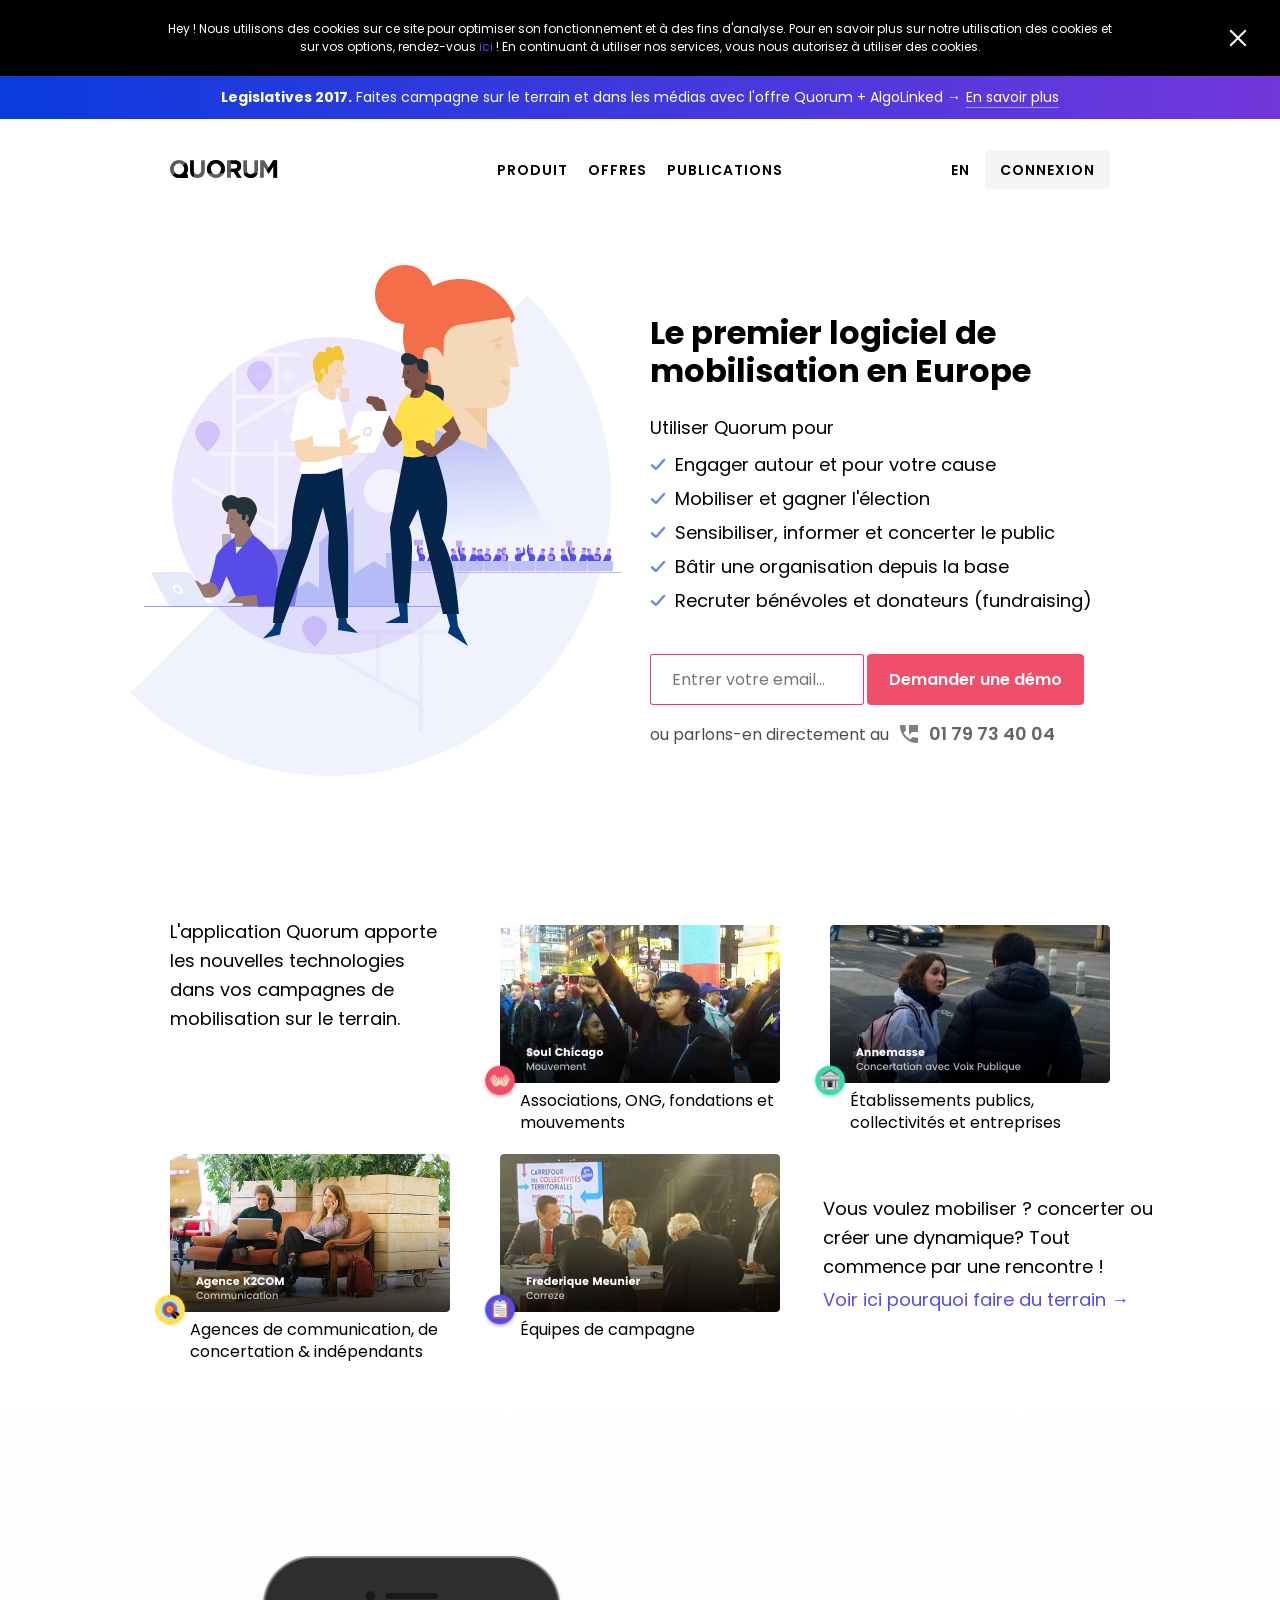
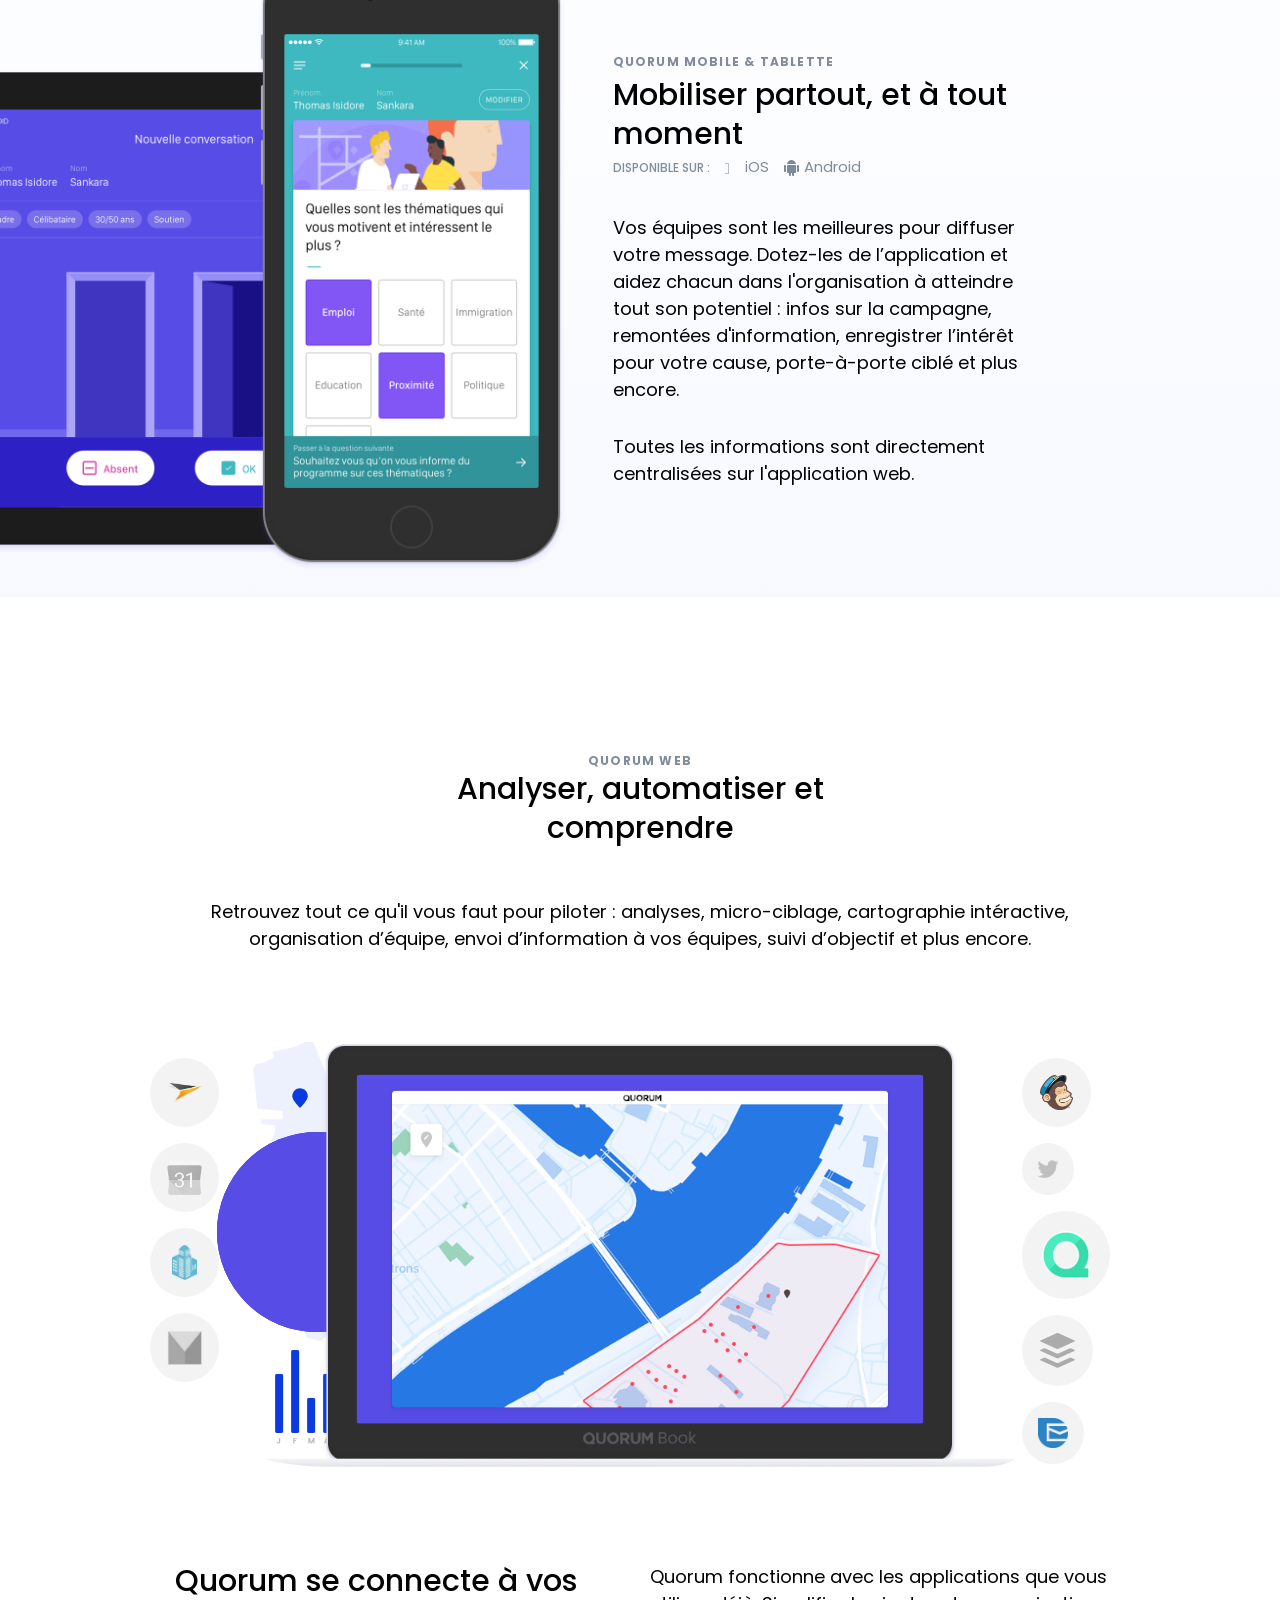
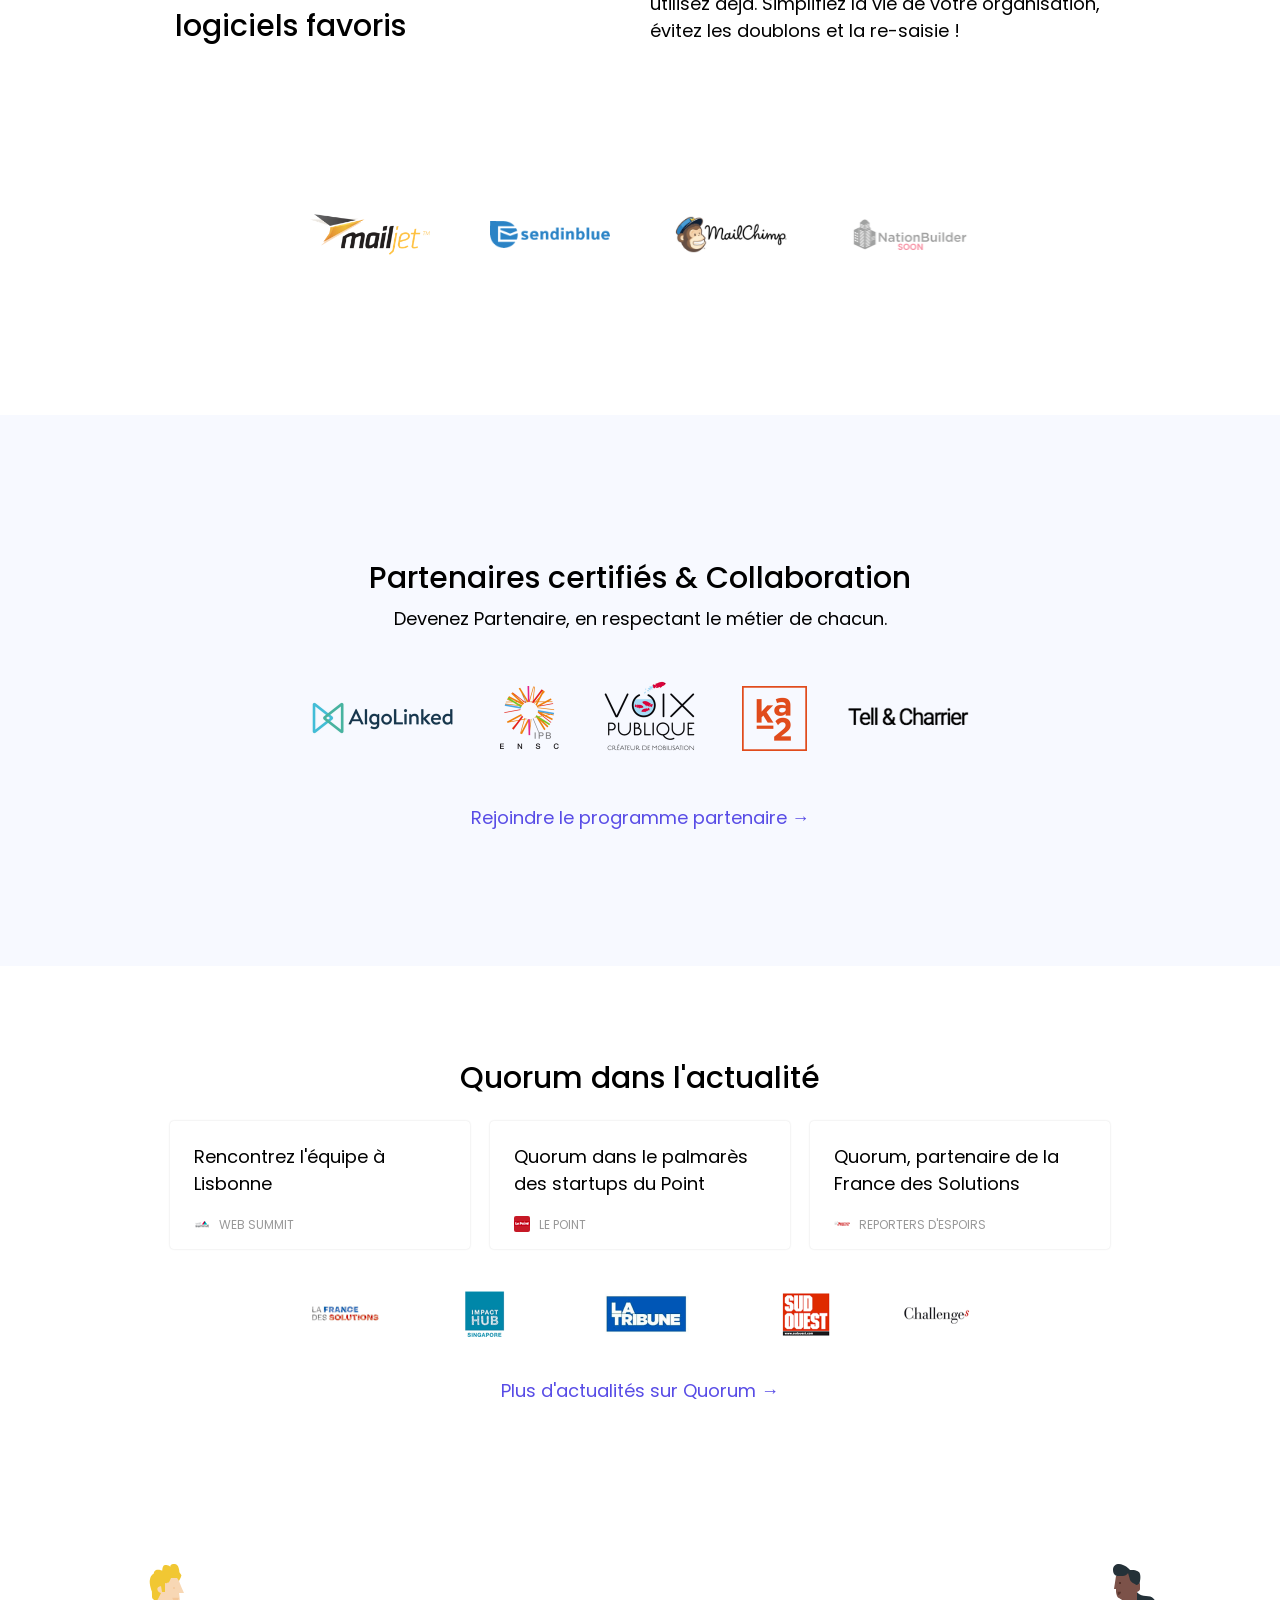
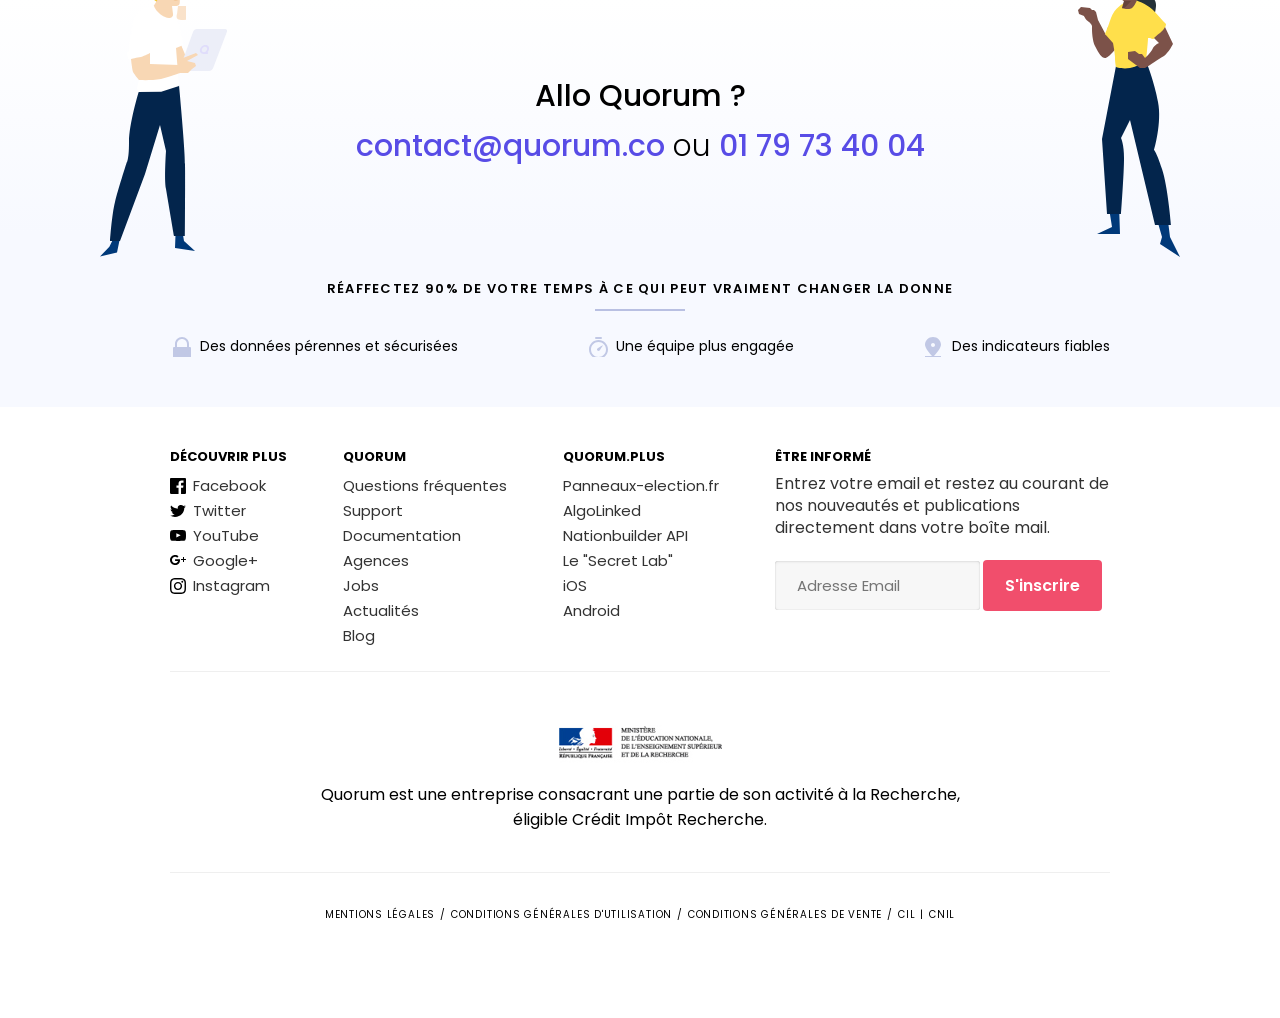
==== commit 93121897: "text mail" ====
--- a/index.html
+++ b/index.html
@@ -58,11 +58,11 @@
         </g>
     </g>
 </svg>
-</a><nav><a href="javascript:void(0);" onclick="myMenu()" class="menu-open">Menu</a><div class="menu-items"><ul><li class="products"><a href="../#mobile-app">Produit</a></li><li class="prices"><a href="../pricing">Offres</a></li><li class="news"><a href="https://medium.com/quorum-blog">Publications</a></li><li class="contact"><a href="mailto:contact@quorum.co">Nous contacter</a></li></ul><div class="links"><a href="../en">En</a><a href="https://cloud.quorumapps.com/" target="_blank">Connexion</a></div></div></nav></div></header><div class="wrapper hero"><img src="/images/hero-illustration.svg" class="hero-illustration" alt="Hero illustration" /><div class="features"><h1>Le premier logiciel de mobilisation en Europe</h1><p class="use-quorum">Utiliser Quorum pour</p><ul><li><p>Engager autour et pour votre cause</p></li><li><p>Mobiliser et gagner l'élection</p></li><li><p>Sensibiliser, informer et concerter le public</p></li><li><p>Bâtir une organisation depuis la base</p></li><li><p>Recruter bénévoles et donateurs (fundraising)</p></li></ul><!--Begin MailChimp Signup Form--><div id="mc_embed_signup"><form action="//quorum.us12.list-manage.com/subscribe/post?u=8d7c7595072992d8808c7993d&amp;id=1a9fa5234e" class="validate" id="mc-embedded-subscribe-form" method="post" name="mc-embedded-subscribe-form" novalidate="" target="_blank"><div id="mc_embed_signup_scroll"><input autofocus="" class="required email" id="mce-EMAIL" name="EMAIL" placeholder="Entrer votre email..." type="email" value="" /><div aria-hidden="true" style="position: absolute; left: -5000px;"><input name="b_8d7c7595072992d8808c7993d_1a9fa5234e" tabindex="-1" type="text" value="" /></div><div class="clear"><input class="button" id="mc-embedded-subscribe" name="subscribe" type="submit" value="Demander une démo" /></div></div></form></div><!--End mc_embed_signup--><div class="call-us"><p>ou parlons-en directement au</p><a href="tel:+33179734004" class="phone-number">01 79 73 40 04</a></div></div></div><div class="wrapper cards"><div class="card about"><p>L'application Quorum apporte les nouvelles technologies dans vos campagnes de mobilisation sur le terrain. 
+</a><nav><a href="javascript:void(0);" onclick="myMenu()" class="menu-open">Menu</a><div class="menu-items"><ul><li class="products"><a href="../#mobile-app">Produit</a></li><li class="prices"><a href="../pricing">Offres</a></li><li class="news"><a href="https://medium.com/quorum-blog">Publications</a></li><li class="contact"><a href="mailto:contact@quorum.co">Nous contacter</a></li></ul><div class="links"><a href="../en">En</a><a href="https://cloud.quorumapps.com/" target="_blank">Connexion</a></div></div></nav></div></header><div class="wrapper hero"><img src="/images/hero-illustration.svg" class="hero-illustration" alt="Hero illustration" /><div class="features"><h1>Le premier logiciel de mobilisation en Europe</h1><p class="use-quorum">Utiliser Quorum pour</p><ul><li><p>Engager autour et pour votre cause</p></li><li><p>Mobiliser et gagner l'élection</p></li><li><p>Sensibiliser, informer et concerter le public</p></li><li><p>Bâtir une organisation depuis la base</p></li><li><p>Recruter bénévoles et donateurs (fundraising)</p></li></ul><!--Begin MailChimp Signup Form--><div id="mc_embed_signup"><form action="//quorum.us12.list-manage.com/subscribe/post?u=8d7c7595072992d8808c7993d&amp;id=1a9fa5234e" class="validate" id="mc-embedded-subscribe-form" method="post" name="mc-embedded-subscribe-form" novalidate="" target="_blank"><div id="mc_embed_signup_scroll"><input autofocus="" class="required email" id="mce-EMAIL" name="EMAIL" placeholder="Entrer votre email..." type="email" value="" /><div aria-hidden="true" style="position: absolute; left: -5000px;"><input name="b_8d7c7595072992d8808c7993d_1a9fa5234e" tabindex="-1" type="text" value="" /></div><div class="clear"><input class="button" id="mc-embedded-subscribe" name="subscribe" type="submit" value="Demander une démo" /></div></div></form></div><!--End mc_embed_signup--><div class="call-us"><p>ou parlons-en directement au</p><a href="tel:+33179734004" class="phone-number">01 79 73 40 04</a></div></div></div><div class="wrapper cards"><div class="card about"><p>L'application Quorum apporte les nouvelles technologies dans vos campagnes de mobilisation sur le terrain.
 </p></div><div class="card"><div class="image"><img src="/images/about/fr-non-profit.png" alt="Fr non profit" /><img src="/images/icons/non-profit.png" class="icon" alt="Non profit" /></div><p>Associations, ONG, fondations et mouvements</p></div><div class="card"><div class="image"><img src="/images/about/fr-public.png" alt="Fr public" /><img src="/images/icons/public.png" class="icon" alt="Public" /></div><p>Établissements publics, collectivités et entreprises</p></div><div class="card"><div class="image"><img src="/images/about/fr-agency.png" alt="Fr agency" /><img src="/images/icons/agency.png" class="icon" alt="Agency" /></div><p>Agences de communication, de concertation & indépendants</p></div><div class="card"><div class="image"><img src="/images/about/fr-campaign.png" alt="Fr campaign" /><img src="/images/icons/campaign.png" class="icon" alt="Campaign" /></div><p>Équipes de campagne</p></div><div class="card"><div class="catchphrase"><p>Vous voulez mobiliser ? concerter ou créer une dynamique? Tout commence par une rencontre !</p><a href="#" class="red-link">Voir ici pourquoi faire du terrain →</a></div></div></div><div class="shade-blue" id="mobile-app"><div class="wrapper mobile-app"><img src="/images/mobile-app-illustration.png" alt="Mobile app illustration" /><div class="content"><h3>Quorum mobile & tablette</h3><h2>Mobiliser partout, et à tout moment</h2><div class="download"><span class="available">Disponible sur :</span><span class="ios"><a href="https://itunes.apple.com/fr/app/quorum-campaignapp-mobilisation-election/id1186778175" target="_blank">iOS</a></span><span class="android"><a href="https://play.google.com/store/apps/details?id=com.quorumapps.quorum128598&amp;hl=fr" target="_blank">Android</a></span></div><p>Vos équipes sont les meilleures pour diffuser votre message. Dotez-les de l’application et aidez chacun dans l'organisation à atteindre tout son potentiel : infos sur la campagne, remontées d'information, enregistrer l’intérêt pour votre cause, porte-à-porte ciblé et plus encore.
 </p><p class="padded">Toutes les informations sont directement centralisées sur l'application web.
 </p></div></div></div><div class="white"><div class="wrapper web-app"><h3>Quorum web</h3><h2>Analyser, automatiser et comprendre</h2><p>Retrouvez tout ce qu'il vous faut pour piloter : analyses, micro-ciblage, cartographie intéractive, organisation d’équipe, envoi d’information à vos équipes, suivi d’objectif et plus encore.
-</p><div class="web-illustration"><img src="/images/illustration-screen.png" class="screen" alt="Illustration screen" /><div class="logo-container"><div class="bubble-container"><div class="item mailjet"><img src="/images/api/mailjet.png" alt="Mailjet" /></div><div class="item agenda"><img src="/images/api/agenda.png" alt="Agenda" /></div><div class="item nationbuilder"><img src="/images/api/nationbuilder.png" alt="Nationbuilder" /></div><div class="item digitale"><img src="/images/api/digitalebox.png" alt="Digitalebox" /></div></div></div><div class="logo-container-right"><div class="bubble-container"><div class="item mailchimp"><img src="/images/api/mailchimp.png" alt="Mailchimp" /></div><div class="item twitter"><img src="/images/api/twitter.png" alt="Twitter" /></div><div class="item quorum"><img src="/images/api/quorum.png" alt="Quorum" /></div><div class="item buffer"><img src="/images/api/buffer.png" alt="Buffer" /></div><div class="item sendinblue"><img src="/images/api/sendinblue.png" alt="Sendinblue" /></div></div></div><div class="mapcontainer"><div class="poi-container"><img src="/images/poi.svg" class="poi" alt="Poi" /></div><div class="wavemap"></div><div class="wavemap-1"></div><div class="wavemap-2"></div><img src="/images/map.svg" class="map" alt="Map" /></div></div></div><div class="wrapper second-t-webapp"><div class="container-txt"><h2>Quorum se connecte à vos logiciels favoris</h2><p>Quorum fonctionne avec les applications que vous utilisez déjà. Simplifier la vie de votre organisation, éviter les doublons et la ressaisi !
+</p><div class="web-illustration"><img src="/images/illustration-screen.png" class="screen" alt="Illustration screen" /><div class="logo-container"><div class="bubble-container"><div class="item mailjet"><img src="/images/api/mailjet.png" alt="Mailjet" /></div><div class="item agenda"><img src="/images/api/agenda.png" alt="Agenda" /></div><div class="item nationbuilder"><img src="/images/api/nationbuilder.png" alt="Nationbuilder" /></div><div class="item digitale"><img src="/images/api/digitalebox.png" alt="Digitalebox" /></div></div></div><div class="logo-container-right"><div class="bubble-container"><div class="item mailchimp"><img src="/images/api/mailchimp.png" alt="Mailchimp" /></div><div class="item twitter"><img src="/images/api/twitter.png" alt="Twitter" /></div><div class="item quorum"><img src="/images/api/quorum.png" alt="Quorum" /></div><div class="item buffer"><img src="/images/api/buffer.png" alt="Buffer" /></div><div class="item sendinblue"><img src="/images/api/sendinblue.png" alt="Sendinblue" /></div></div></div><div class="mapcontainer"><div class="poi-container"><img src="/images/poi.svg" class="poi" alt="Poi" /></div><div class="wavemap"></div><div class="wavemap-1"></div><div class="wavemap-2"></div><img src="/images/map.svg" class="map" alt="Map" /></div></div></div><div class="wrapper second-t-webapp"><div class="container-txt"><h2>Quorum se connecte à vos logiciels favoris</h2><p>Quorum fonctionne avec les applications que vous utilisez déjà. Simplifiez la vie de votre organisation, évitez les doublons et la re-saisie !
 </p></div><div class="api"><img src="/images/mailjet-logo.png" class="mailjet-logo api-web" alt="Mailjet logo" /><img src="/images/sendinblue-logo.png" class="sendinblue-logo api-web" alt="Sendinblue logo" /><img src="/images/mailchimp-logo.png" class="mailchimp api-web" alt="Mailchimp logo" /><img src="/images/nationbuilder-logo.png" class="nationbuilder-logo.png api-web" alt="Nationbuilder logo" /></div><div class="api-mobile"><div class="item"><div class="blue-container"><img src="/images/api/mailchimp.png" alt="Mailchimp" /></div><p>Mailchimp</p></div><div class="item"><div class="blue-container"><img src="/images/api/sendinblue.png" alt="Sendinblue" /></div><p>Sendinblue</p></div><div class="item"><div class="blue-container"><img src="/images/api/mailjet.png" alt="Mailjet" /></div><p>Mailjet</p></div><div class="item nation"><div class="blue-container"><img src="/images/api/nationbuilder.png" alt="Nationbuilder" /></div><div class="nation-container"><p>Nationbuilder</p><p class="soon">SOON</p></div></div></div></div></div><div class="light-blue"><div class="wrapper partners"><h2>Partenaires certifiés & Collaboration</h2><h3>Devenez Partenaire, en respectant le métier de chacun.</h3><img src="/images/partners-desktop.png" class="partners desktop" alt="Partners desktop" /><img src="/images/partners-mobile.png" class="partners mobile" alt="Partners mobile" /><a href="https://www.getquorum.co/" class="blue-link" target="_blank">Rejoindre le programme partenaire →</a></div></div><div class="wrapper news"><h2>Quorum dans l'actualité</h2><div class="articles"><div class="article"><a href="https://websummit.com/" target="_blank"><p>Rencontrez l'équipe à Lisbonne</p><div class="source"><img src="/images/news/web-summit-2016.png" class="icon-article" alt="Web summit 2016" /><span>Web Summit</span></div></a></div><div class="article"><a href="http://www.lepoint.fr/dossiers/high-tech-internet/palmares-start-up/" target="_blank"><p>Quorum dans le palmarès des startups du Point</p><div class="source"><img src="/images/news/palmares-point-2016.png" class="icon-article" alt="Palmares point 2016" /><span>Le Point</span></div></a></div><div class="article"><a href="http://lvwm.r.bh.d.sendibt3.com/116qnykikjpvfl.html" target="_blank"><p>Quorum, partenaire de la France des Solutions</p><div class="source"><img src="/images/news/france-solutions-2016.png" class="icon-article" alt="France solutions 2016" /><span>Reporters d'espoirs</span></div></a></div></div><img src="/images/logos-press-desktop.png" class="logos desktop" alt="Logos press desktop" /><img src="/images/logos-press-mobile.png" class="logos mobile" alt="Logos press mobile" /><a href="/news">Plus d'actualités sur Quorum →</a></div><div class="shade-blue contact"><img src="/images/man-contact.svg" class="man" alt="Man contact" /><img src="/images/woman-contact.svg" class="woman" alt="Woman contact" /><div class="wrapper contact"><h2>Allo Quorum ?</h2><div class="contact-info"><a href="mailto:contact@quorum.co">contact@quorum.co</a><span>ou</span><a href="tel:+33179734004" class="tel">01 79 73 40 04</a></div></div></div><div class="light-blue"><div class="wrapper actions"><h2>Réaffectez 90% de votre temps à ce qui peut vraiment changer la donne</h2><hr /><div class="items"><img src="/images/icons/secure.svg" class="icon" alt="Secure" /><p class="secure">Des données pérennes et sécurisées</p><img src="/images/icons/organization.svg" class="icon" alt="Organization" /><p class="organization">Une équipe plus engagée</p><img src="/images/icons/field.svg" class="icon" alt="Field" /><p class="field">Des indicateurs fiables</p></div></div></div><footer><div class="footer-item"><div class="footer-connect"><h3>Découvrir plus</h3><ul><li class="facebook"><a href="https://www.facebook.com/quorumhq" target="_blank">Facebook</a></li><li class="twitter"><a href="https://twitter.com/quorumhq" target="_blank">Twitter</a></li><li class="youtube"><a href="https://www.youtube.com/channel/UCH4AkGS1qyqyJ_7Ma2LhtGg?view_as=subscriber" target="_blank">YouTube</a></li><li class="google-plus"><a href="https://plus.google.com/+Quorumappsdata" target="_blank">Google+</a></li><li class="instagram"><a href="https://www.instagram.com/quorumteam/" target="_blank">Instagram</a></li></ul></div></div><div class="footer-item"><div class="footer-quorum"><h3>QUORUM</h3><ul><li><a href="/faq">Questions fréquentes</a></li><li><a href="mailto:support@quorum.co">Support</a></li><li><a href="https://www.getquorum.co/" target="_blank">Documentation</a></li><li><a href="https://www.getquorum.co/" target="_blank">Agences</a></li><li><a href="https://angel.co/quorum/jobs" target="_blank">Jobs</a></li><li><a href="/news">Actualités</a></li><li><a href="https://medium.com/quorum-blog" target="_blank">Blog</a></li></ul></div></div><div class="footer-item"><div class="footer-plus"><h3>QUORUM.PLUS</h3><ul><li><a href="https://panneaux-election.fr/" target="_blank">Panneaux-election.fr</a></li><li><a href="https://algolinked.quorum.co" target="_blank">AlgoLinked</a></li><li><a href="../nationbuilder" target="_blank">Nationbuilder API</a></li><li><a href="../secret-lab" target="_blank">Le "Secret Lab"</a></li><li><a href="https://itunes.apple.com/fr/app/quorum-campaignapp-mobilisation-election/id1186778175" target="_blank">iOS</a></li><li><a href="https://play.google.com/store/apps/details?id=com.quorumapps.quorum128598&amp;hl=fr" target="_blank">Android</a></li></ul></div></div><div class="footer-item"><div class="footer-news"><h3>Être informé</h3><p>Entrez votre email et restez au courant de nos nouveautés et publications directement dans votre boîte mail.
 </p><!--Begin MailChimp Signup Form--><div id="mc_embed_signup"><form action="//quorum.us12.list-manage.com/subscribe/post?u=8d7c7595072992d8808c7993d&amp;id=e648f190bc" class="validate" id="mc-embedded-subscribe-form" method="post" name="mc-embedded-subscribe-form" novalidate="" target="_blank"><div id="mc_embed_signup_scroll"><input class="required email" id="mce-EMAIL" name="EMAIL" placeholder="Adresse Email" type="email" value="" /><div aria-hidden="true" style="position: absolute; left: -5000px;"><input name="b_8d7c7595072992d8808c7993d_e648f190bc" tabindex="-1" type="text" value="" /></div><div class="clear"><input class="button" id="mc-embedded-subscribe" name="subscribe" type="submit" value="S'inscrire" /></div></div></form></div><!--End mc_embed_signup--></div></div></footer><div class="wrapper cir"><img src="/images/cir.png" alt="Cir" /><p>Quorum est une entreprise consacrant une partie de son activité à la Recherche, éligible Crédit Impôt Recherche.
-</p></div><div class="legal"><a href="/Mentions_Legales_QUORUM.pdf" target="_blank">Mentions légales</a><span>/</span><a href="/CGU_QUORUM.pdf" target="_blank">Conditions générales d'utilisation</a><span>/</span><a href="/CGV_QUORUM.pdf" target="_blank">Conditions générales de vente</a><span>/</span><a href="mailto:cil@quorum.co">CIL</a><span>|</span><a href="mailto:cil@quorum.co">CNIL</a><span>/</span></div><script src="/javascripts/all.js"></script><script src="/javascripts/cookie.js"></script><script src="/javascripts/fluffy.js"></script><script src="/javascripts/smooth-scroll.js"></script><script src="/javascripts/intercom.js"></script></body></html>+</p></div><div class="legal"><a href="/Mentions_Legales_QUORUM.pdf" target="_blank">Mentions légales</a><span>/</span><a href="/CGU_QUORUM.pdf" target="_blank">Conditions générales d'utilisation</a><span>/</span><a href="/CGV_QUORUM.pdf" target="_blank">Conditions générales de vente</a><span>/</span><a href="mailto:cil@quorum.co">CIL</a><span>|</span><a href="mailto:cil@quorum.co">CNIL</a><span>/</span></div><script src="/javascripts/all.js"></script><script src="/javascripts/cookie.js"></script><script src="/javascripts/fluffy.js"></script><script src="/javascripts/smooth-scroll.js"></script><script src="/javascripts/intercom.js"></script></body></html>
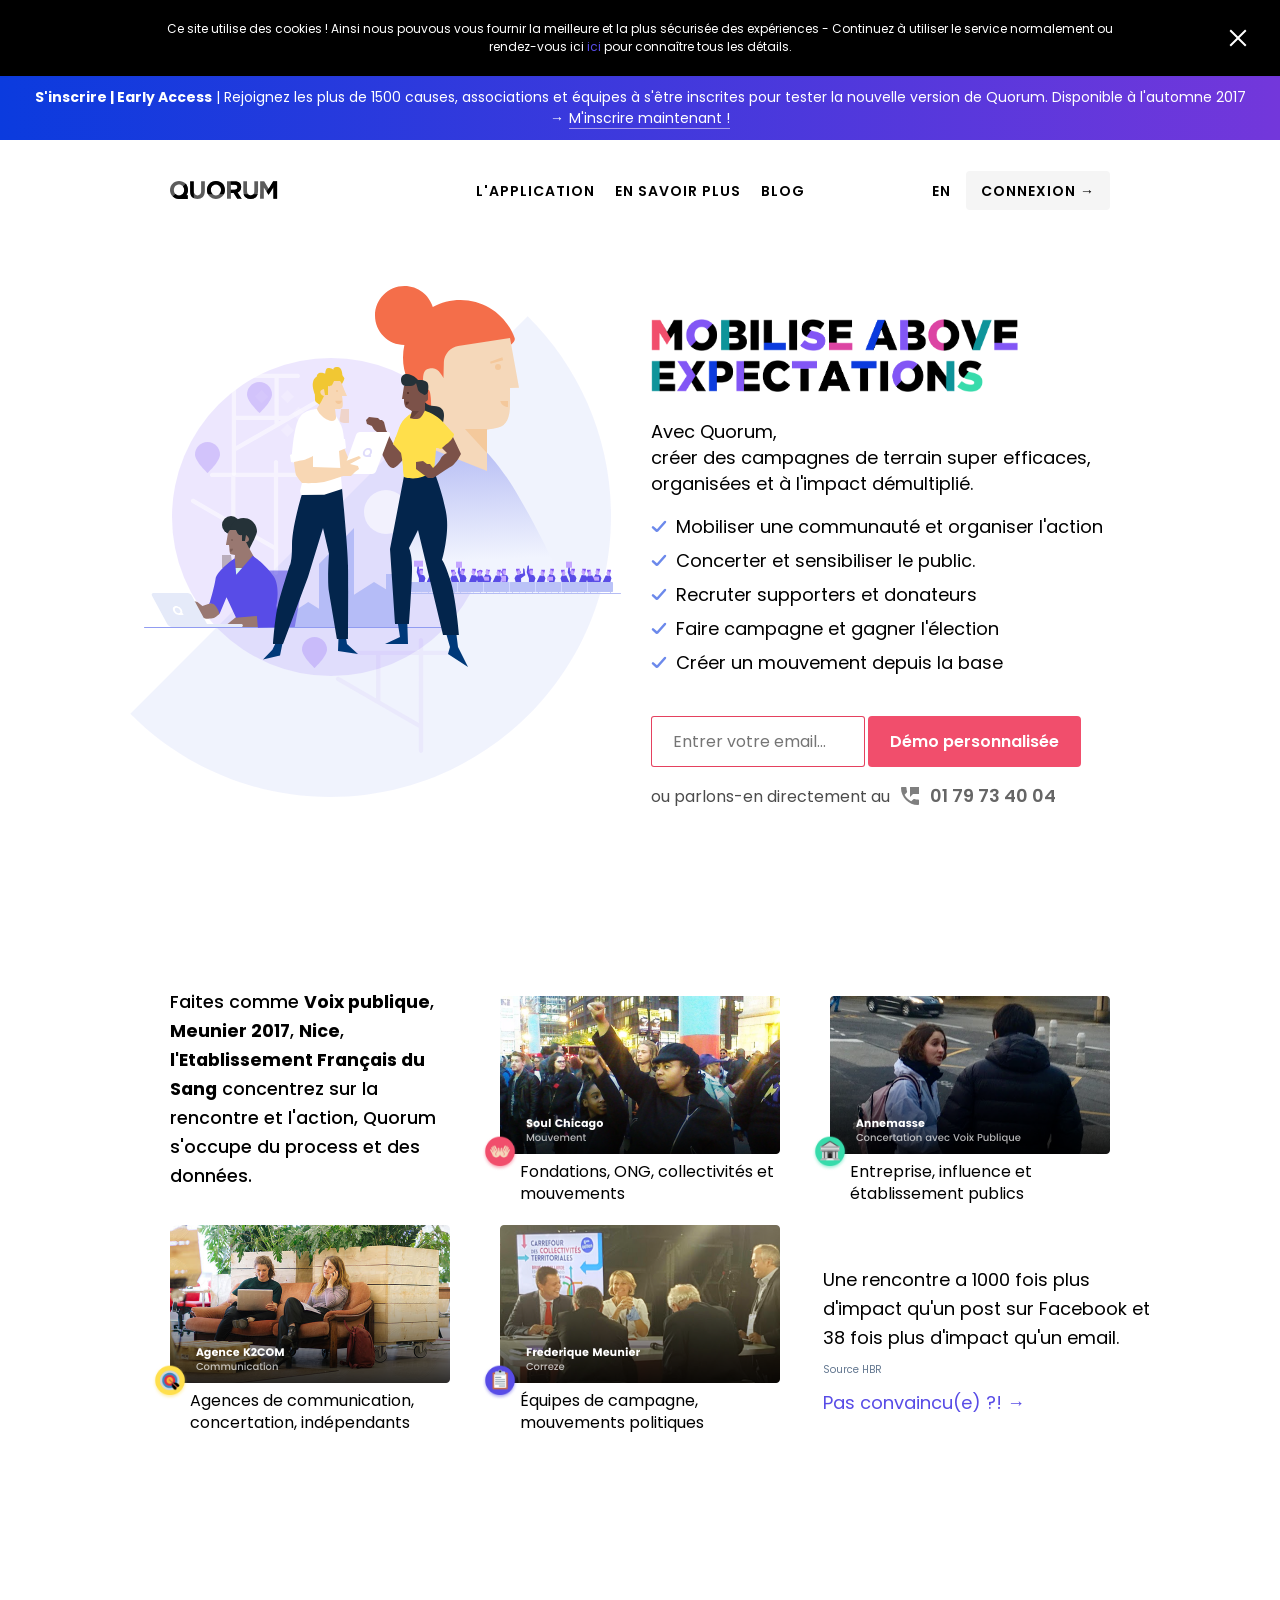
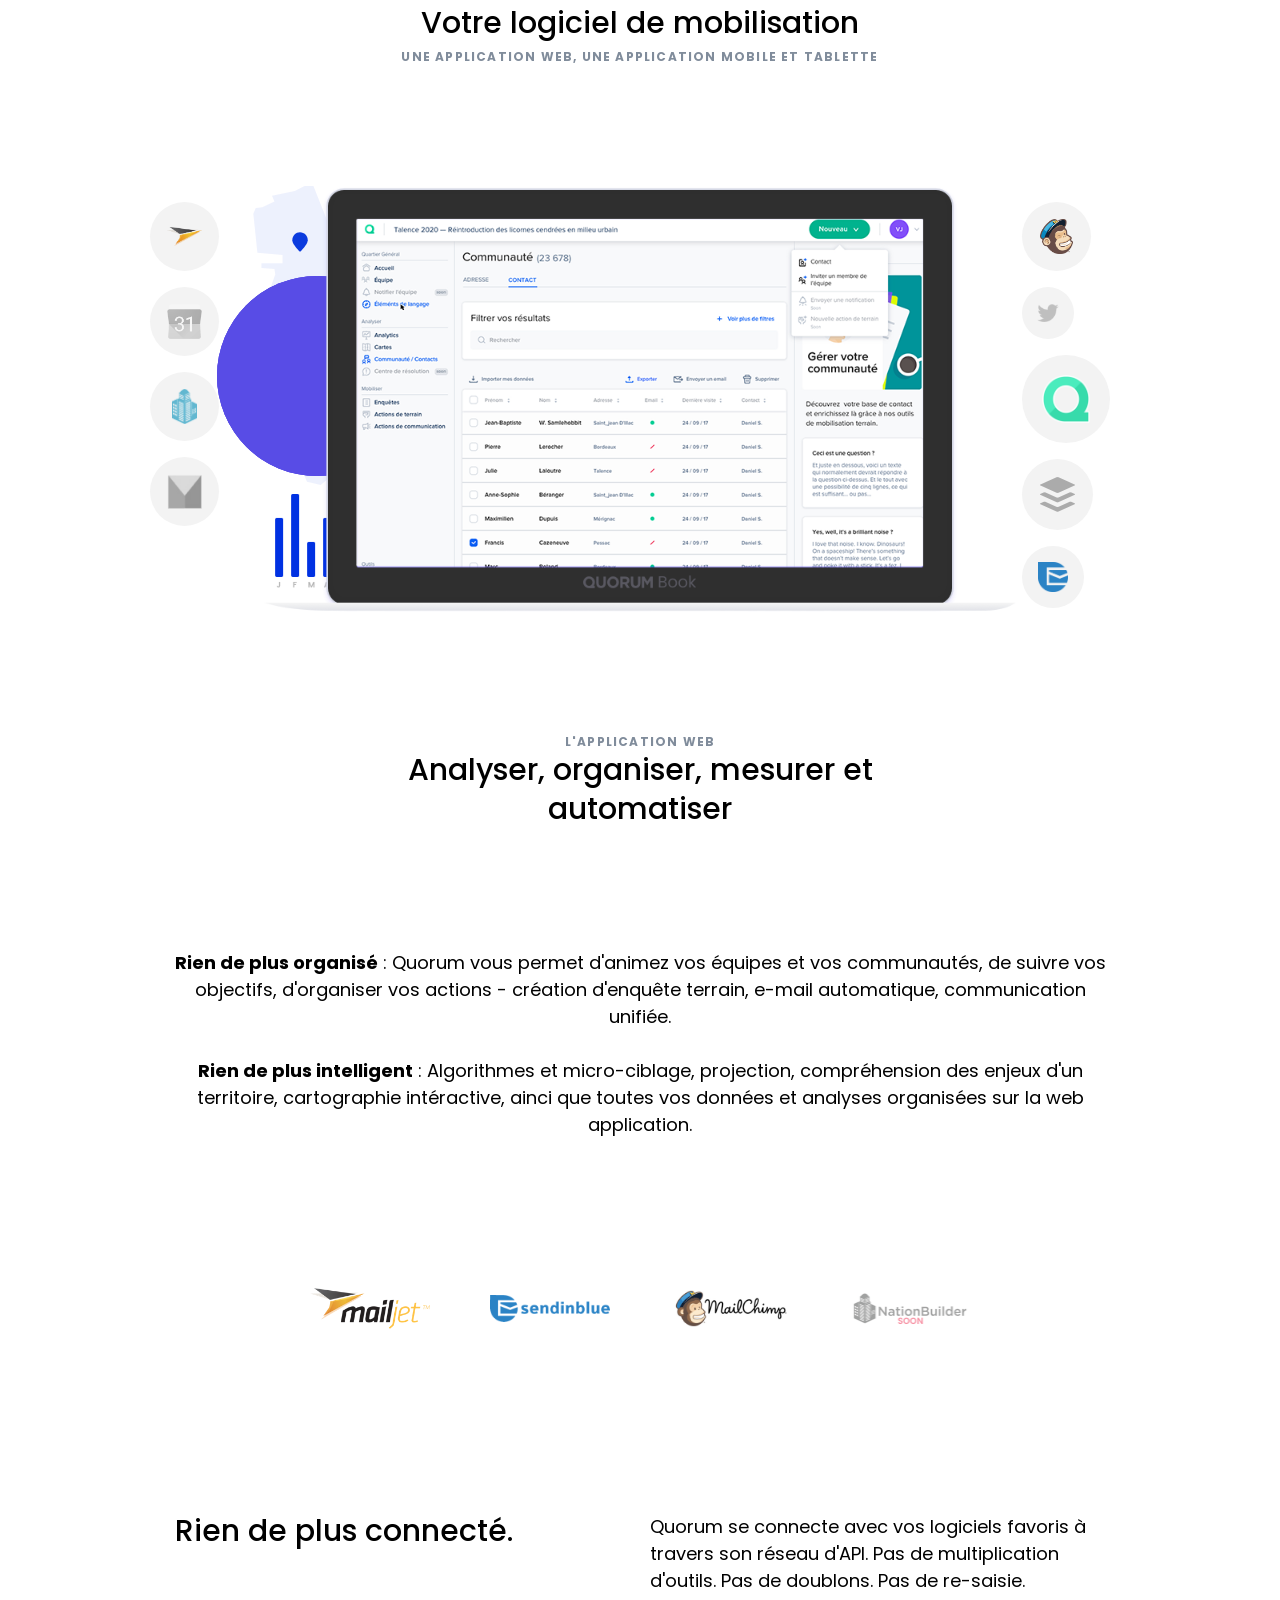
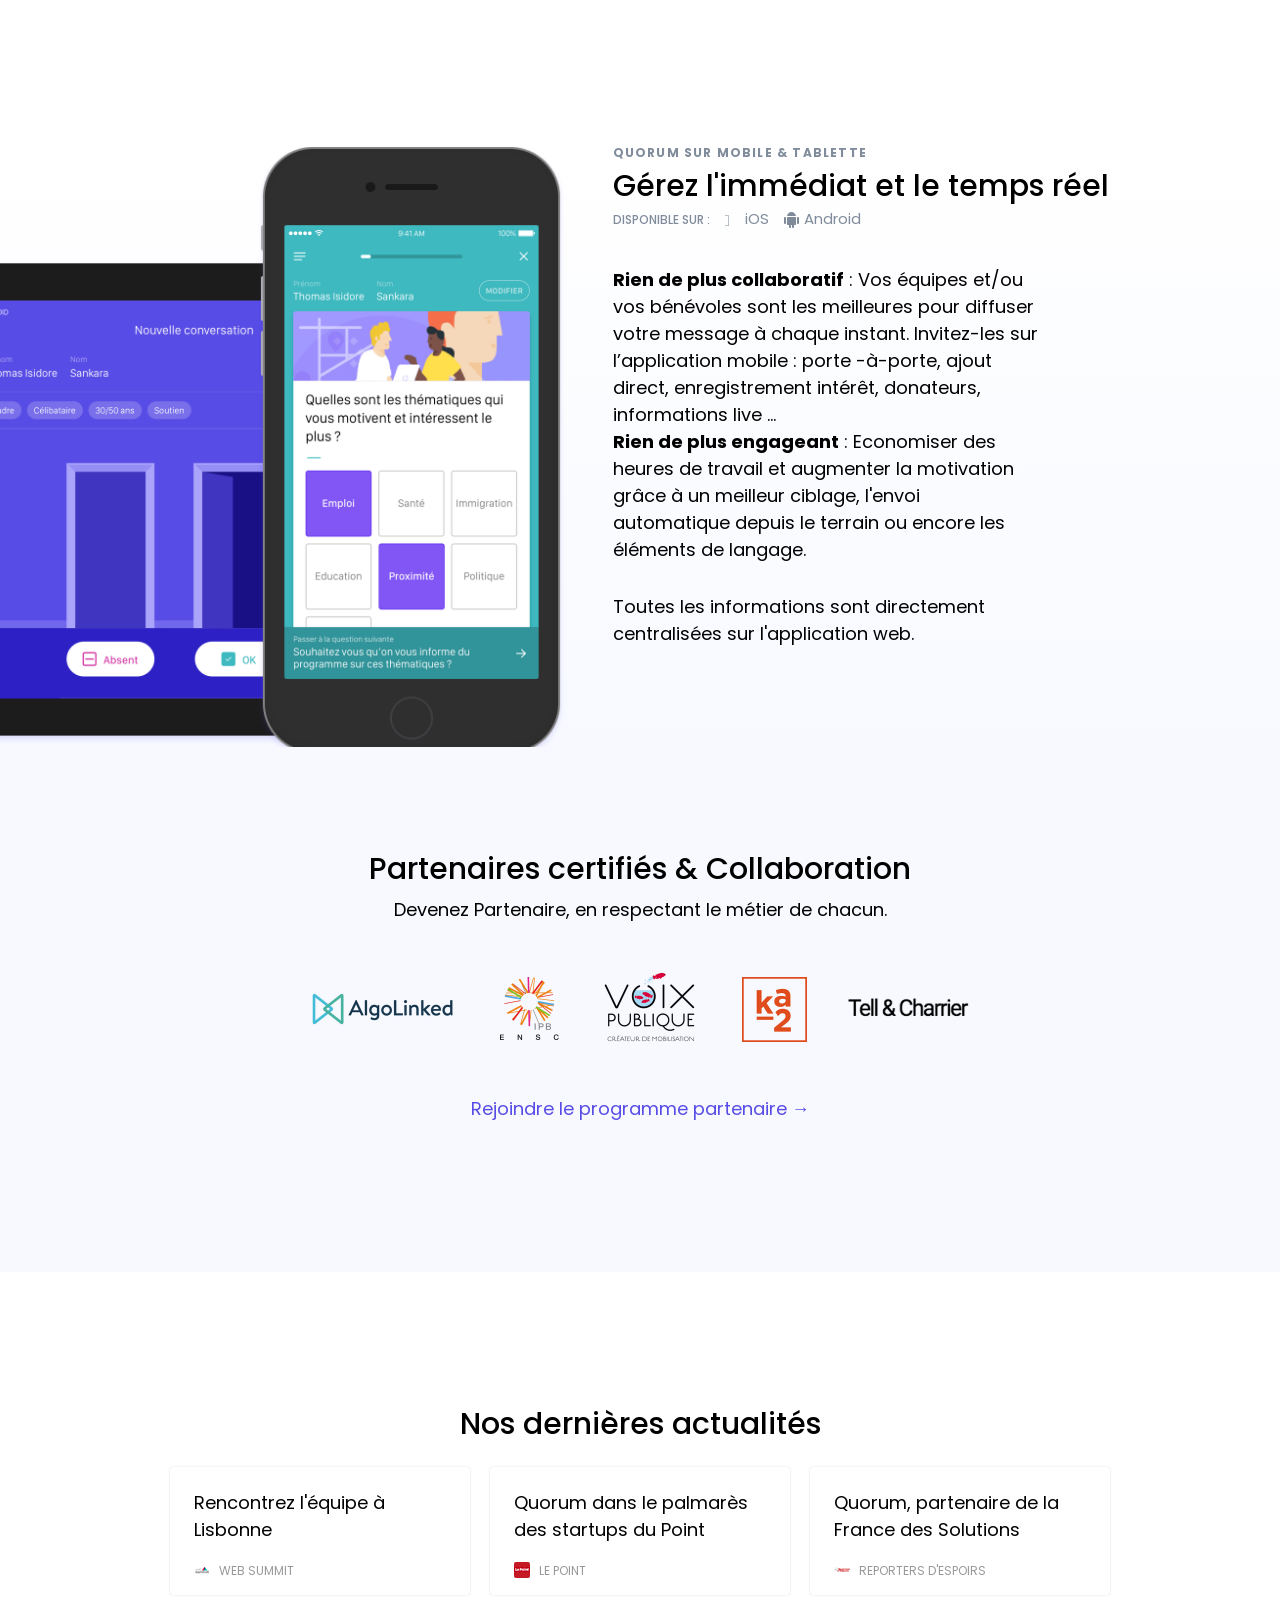
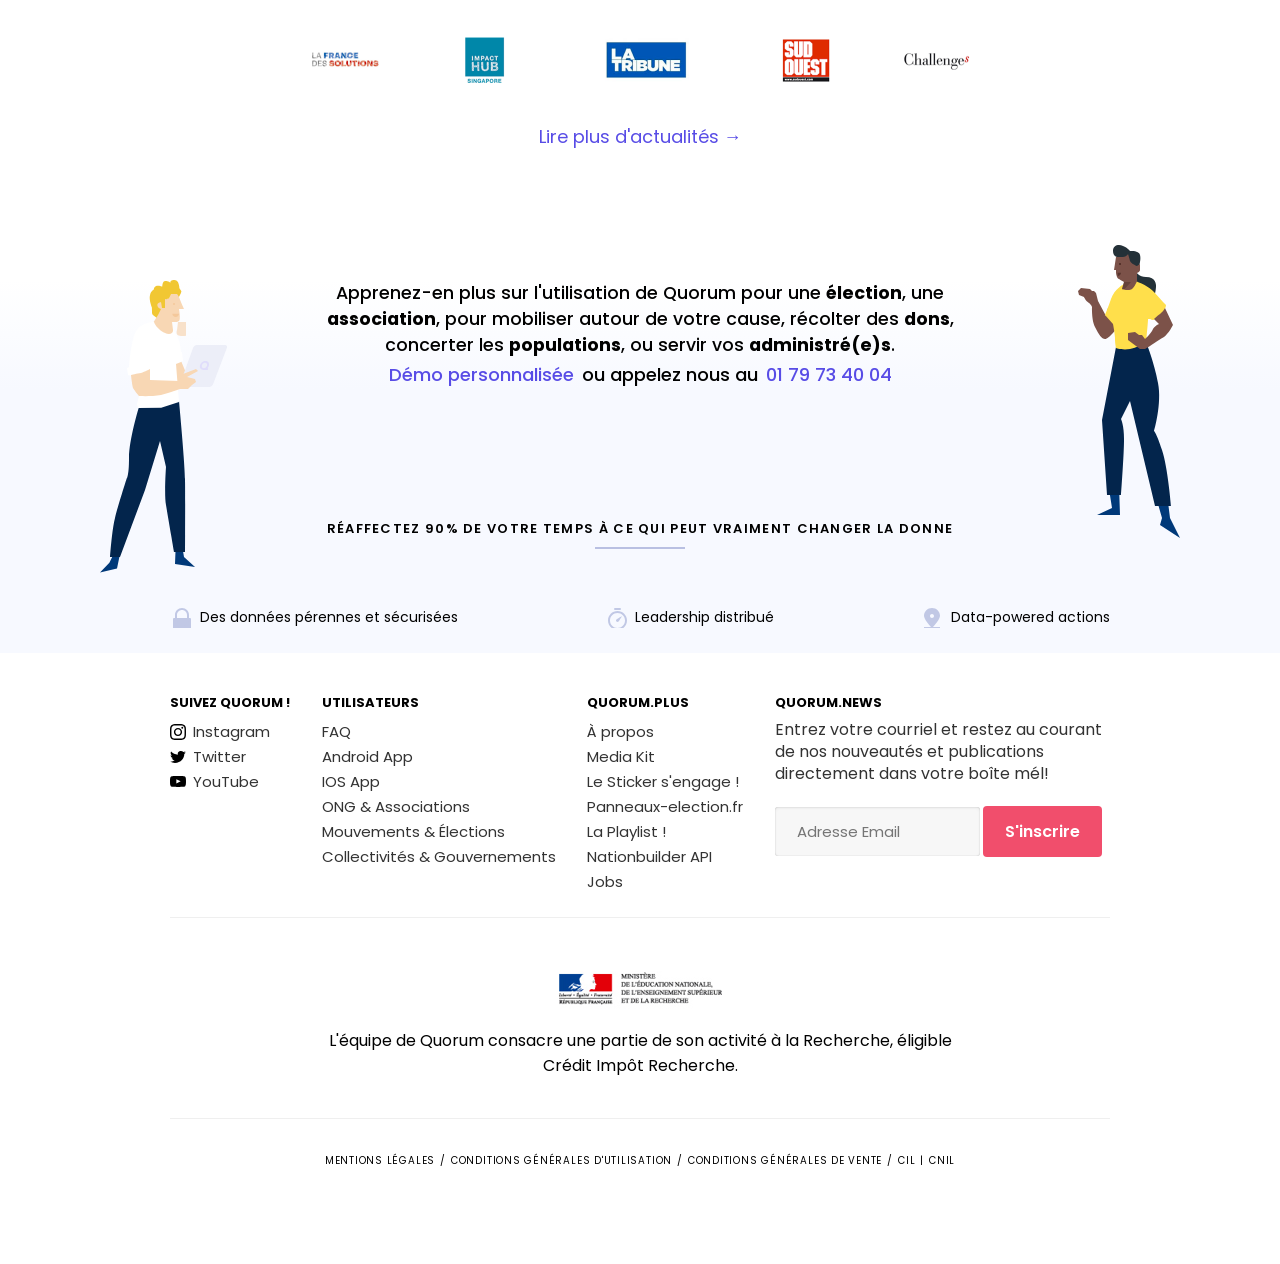
==== commit 0ba56592: "new version website" ====
--- a/index.html
+++ b/index.html
@@ -1,5 +1,5 @@
-<!DOCTYPE html><html lang="fr"><head><meta content="text/html; charset=utf-8" http-equiv="content-type" /><title>Quorum | Mobilisation technology</title><meta content="Quorum accompagne et aide au pilotage les collectivités territoriales, ONG, candidats aux élections et leaders d'influence dans leurs campagnes." name="description" /><meta content="width=device-width, initial-scale=1.0, maximum-scale=1, user-scalable=0" name="viewport" /><link href="/stylesheets/all.css" rel="stylesheet" /><link href="https://fonts.googleapis.com/css?family=Montserrat|Poppins:300,400,500,600,700" rel="stylesheet" /></head><body><div class="cookie" id="cnil_message"><p>Hey ! Nous utilisons des cookies sur ce site pour optimiser son fonctionnement et à des fins d'analyse. Pour en savoir plus sur notre utilisation des cookies et sur vos options, rendez-vous <a href="/Mentions_Legales_QUORUM.pdf" target="_blank">ici</a> ! En continuant à utiliser nos services, vous nous autorisez à utiliser des cookies.
-</p><img src="/images/icons/cookie-close.svg" onclick="closeCnilBanner();" alt="Cookie close" /></div><div class="banner"><a href="https://algolinked.quorum.co" target="_blank"><p><strong>Legislatives 2017.</strong> Faites campagne sur le terrain et dans les médias avec l'offre Quorum + AlgoLinked →<a href="https://algolinked.quorum.co" class="link" target="_blank">En savoir plus</a>
+<!DOCTYPE html><html lang="fr"><head><meta content="text/html; charset=utf-8" http-equiv="content-type" /><title>Quorum | Mobilise above expectations</title><meta content="Quorum accompagne et aide au pilotage les collectivités territoriales, ONG, candidats aux élections et leaders d'influence dans leurs campagnes." name="description" /><meta content="width=device-width, initial-scale=1.0, maximum-scale=1, user-scalable=0" name="viewport" /><link href="/stylesheets/all.css" rel="stylesheet" /><link href="https://fonts.googleapis.com/css?family=Montserrat|Poppins:300,400,500,600,700" rel="stylesheet" /></head><body><div class="cookie" id="cnil_message"><p>Ce site utilise des cookies ! Ainsi nous pouvous vous fournir la meilleure et la plus sécurisée des expériences - Continuez à utiliser le service normalement ou rendez-vous ici <a href="/Mentions_Legales_QUORUM.pdf" target="_blank">ici</a> pour connaître tous les détails.
+</p><img src="/images/icons/cookie-close.svg" onclick="closeCnilBanner();" alt="Cookie close" /></div><div class="banner"><a href="http://quorum.us12.list-manage.com/subscribe/post?u=8d7c7595072992d8808c7993d&amp;id=e648f190bc" target="_blank"><p><strong>S'inscrire | Early Access</strong> | Rejoignez les plus de 1500 causes, associations et équipes à s'être inscrites pour tester la nouvelle version de Quorum. Disponible à l'automne 2017 →<a href="https://algolinked.quorum.co" class="link" target="_blank">M'inscrire maintenant !</a>
 </p></a></div><header class="header fixed-header"><div class="content" id="menu-toggle"><a href="../" class="logo"><?xml version="1.0" encoding="UTF-8"?>
 <svg class="desktop" width="108px" height="18px" viewBox="0 0 108 18" version="1.1" xmlns="http://www.w3.org/2000/svg" xmlns:xlink="http://www.w3.org/1999/xlink">
     <style>
@@ -58,11 +58,13 @@
         </g>
     </g>
 </svg>
-</a><nav><a href="javascript:void(0);" onclick="myMenu()" class="menu-open">Menu</a><div class="menu-items"><ul><li class="products"><a href="../#mobile-app">Produit</a></li><li class="prices"><a href="../pricing">Offres</a></li><li class="news"><a href="https://medium.com/quorum-blog">Publications</a></li><li class="contact"><a href="mailto:contact@quorum.co">Nous contacter</a></li></ul><div class="links"><a href="../en">En</a><a href="https://cloud.quorumapps.com/" target="_blank">Connexion</a></div></div></nav></div></header><div class="wrapper hero"><img src="/images/hero-illustration.svg" class="hero-illustration" alt="Hero illustration" /><div class="features"><h1>Le premier logiciel de mobilisation en Europe</h1><p class="use-quorum">Utiliser Quorum pour</p><ul><li><p>Engager autour et pour votre cause</p></li><li><p>Mobiliser et gagner l'élection</p></li><li><p>Sensibiliser, informer et concerter le public</p></li><li><p>Bâtir une organisation depuis la base</p></li><li><p>Recruter bénévoles et donateurs (fundraising)</p></li></ul><!--Begin MailChimp Signup Form--><div id="mc_embed_signup"><form action="//quorum.us12.list-manage.com/subscribe/post?u=8d7c7595072992d8808c7993d&amp;id=1a9fa5234e" class="validate" id="mc-embedded-subscribe-form" method="post" name="mc-embedded-subscribe-form" novalidate="" target="_blank"><div id="mc_embed_signup_scroll"><input autofocus="" class="required email" id="mce-EMAIL" name="EMAIL" placeholder="Entrer votre email..." type="email" value="" /><div aria-hidden="true" style="position: absolute; left: -5000px;"><input name="b_8d7c7595072992d8808c7993d_1a9fa5234e" tabindex="-1" type="text" value="" /></div><div class="clear"><input class="button" id="mc-embedded-subscribe" name="subscribe" type="submit" value="Demander une démo" /></div></div></form></div><!--End mc_embed_signup--><div class="call-us"><p>ou parlons-en directement au</p><a href="tel:+33179734004" class="phone-number">01 79 73 40 04</a></div></div></div><div class="wrapper cards"><div class="card about"><p>L'application Quorum apporte les nouvelles technologies dans vos campagnes de mobilisation sur le terrain.
-</p></div><div class="card"><div class="image"><img src="/images/about/fr-non-profit.png" alt="Fr non profit" /><img src="/images/icons/non-profit.png" class="icon" alt="Non profit" /></div><p>Associations, ONG, fondations et mouvements</p></div><div class="card"><div class="image"><img src="/images/about/fr-public.png" alt="Fr public" /><img src="/images/icons/public.png" class="icon" alt="Public" /></div><p>Établissements publics, collectivités et entreprises</p></div><div class="card"><div class="image"><img src="/images/about/fr-agency.png" alt="Fr agency" /><img src="/images/icons/agency.png" class="icon" alt="Agency" /></div><p>Agences de communication, de concertation & indépendants</p></div><div class="card"><div class="image"><img src="/images/about/fr-campaign.png" alt="Fr campaign" /><img src="/images/icons/campaign.png" class="icon" alt="Campaign" /></div><p>Équipes de campagne</p></div><div class="card"><div class="catchphrase"><p>Vous voulez mobiliser ? concerter ou créer une dynamique? Tout commence par une rencontre !</p><a href="#" class="red-link">Voir ici pourquoi faire du terrain →</a></div></div></div><div class="shade-blue" id="mobile-app"><div class="wrapper mobile-app"><img src="/images/mobile-app-illustration.png" alt="Mobile app illustration" /><div class="content"><h3>Quorum mobile & tablette</h3><h2>Mobiliser partout, et à tout moment</h2><div class="download"><span class="available">Disponible sur :</span><span class="ios"><a href="https://itunes.apple.com/fr/app/quorum-campaignapp-mobilisation-election/id1186778175" target="_blank">iOS</a></span><span class="android"><a href="https://play.google.com/store/apps/details?id=com.quorumapps.quorum128598&amp;hl=fr" target="_blank">Android</a></span></div><p>Vos équipes sont les meilleures pour diffuser votre message. Dotez-les de l’application et aidez chacun dans l'organisation à atteindre tout son potentiel : infos sur la campagne, remontées d'information, enregistrer l’intérêt pour votre cause, porte-à-porte ciblé et plus encore.
+</a><nav><a href="javascript:void(0);" onclick="myMenu()" class="menu-open">Menu</a><div class="menu-items"><ul><li class="products"><a href="../#mobile-app">L'application</a></li><li class="prices"><a href="../insights">En savoir Plus</a></li><li class="news"><a href="https://medium.com/quorum-blog">Blog</a></li><li class="contact"><a href="http://eepurl.com/cDg1qv">CONTACTEZ NOUS !</a></li></ul><div class="links"><a href="../en">En</a><a href="https://cloud.quorumapps.com/" target="_blank">Connexion →</a></div></div></nav></div></header><div class="wrapper hero"><img src="/images/hero-illustration.svg" class="hero-illustration" alt="Hero illustration" /><div class="features"><img src="/images/mobilise-above.png" alt="Mobilise above" /><p class="use-quorum"> Avec Quorum,<br> créer des campagnes de terrain super efficaces, <br> organisées et à l'impact démultiplié. </p><ul><li><p>Mobiliser une communauté et organiser l'action</p></li><li><p>Concerter et sensibiliser le public.</p></li><li><p>Recruter supporters et donateurs</p></li><li><p>Faire campagne et gagner l'élection</p></li><li><p>Créer un mouvement depuis la base</p></li></ul><!--Begin MailChimp Signup Form--><div id="mc_embed_signup"><form action="//quorum.us12.list-manage.com/subscribe/post?u=8d7c7595072992d8808c7993d&amp;id=1a9fa5234e" class="validate" id="mc-embedded-subscribe-form" method="post" name="mc-embedded-subscribe-form" novalidate="" target="_blank"><div id="mc_embed_signup_scroll"><input autofocus="" class="required email" id="mce-EMAIL" name="EMAIL" placeholder="Entrer votre email..." type="email" value="" /><div aria-hidden="true" style="position: absolute; left: -5000px;"><input name="b_8d7c7595072992d8808c7993d_1a9fa5234e" tabindex="-1" type="text" value="" /></div><div class="clear"><input class="button" id="mc-embedded-subscribe" name="subscribe" type="submit" value="Démo personnalisée" /></div></div></form></div><!--End mc_embed_signup--><div class="call-us"><p>ou parlons-en directement au</p><a href="tel:+33179734004" class="phone-number">01 79 73 40 04</a></div></div></div><div class="wrapper cards"><div class="card about"><p>Faites comme <em>Voix publique</em>, <em>Meunier 2017</em>, <em>Nice</em>, <em>l'Etablissement Français du Sang</em> concentrez sur la rencontre et l'action, Quorum s'occupe du process et des données.
+</p></div><div class="card"><div class="image"><img src="/images/about/fr-non-profit.png" alt="Fr non profit" /><img src="/images/icons/non-profit.png" class="icon" alt="Non profit" /></div><p>Fondations, ONG, collectivités et mouvements</p></div><div class="card"><div class="image"><img src="/images/about/fr-public.png" alt="Fr public" /><img src="/images/icons/public.png" class="icon" alt="Public" /></div><p>Entreprise, influence et établissement publics</p></div><div class="card"><div class="image"><img src="/images/about/fr-agency.png" alt="Fr agency" /><img src="/images/icons/agency.png" class="icon" alt="Agency" /></div><p>Agences de communication, concertation, indépendants</p></div><div class="card"><div class="image"><img src="/images/about/fr-campaign.png" alt="Fr campaign" /><img src="/images/icons/campaign.png" class="icon" alt="Campaign" /></div><p>Équipes de campagne, mouvements politiques</p></div><div class="card"><div class="catchphrase"><p>Une rencontre a 1000 fois plus d'impact qu'un post sur Facebook et 38 fois plus d'impact qu'un email. <em class="hbr">Source HBR</em></p><span><a href="about-us">Pas convaincu(e) ?! →</a></span></div></div></div><div class="white"><div class="wrapper web-app"><div class="big-title-container"><h2 class="big-title">Votre logiciel de mobilisation</h2><h3 class="big-title-subtitle">Une application web, une application mobile et tablette</h3></div><div class="web-illustration"><img src="/images/illustration-screen2.png" class="screen" alt="Illustration screen2" /><div class="logo-container"><div class="bubble-container"><div class="item mailjet"><img src="/images/api/mailjet.png" alt="Mailjet" /></div><div class="item agenda"><img src="/images/api/agenda.png" alt="Agenda" /></div><div class="item nationbuilder"><img src="/images/api/nationbuilder.png" alt="Nationbuilder" /></div><div class="item digitale"><img src="/images/api/digitalebox.png" alt="Digitalebox" /></div></div></div><div class="logo-container-right"><div class="bubble-container"><div class="item mailchimp"><img src="/images/api/mailchimp.png" alt="Mailchimp" /></div><div class="item twitter"><img src="/images/api/twitter.png" alt="Twitter" /></div><div class="item quorum"><img src="/images/api/quorum.png" alt="Quorum" /></div><div class="item buffer"><img src="/images/api/buffer.png" alt="Buffer" /></div><div class="item sendinblue"><img src="/images/api/sendinblue.png" alt="Sendinblue" /></div></div></div><div class="mapcontainer"><div class="poi-container"><img src="/images/poi.svg" class="poi" alt="Poi" /></div><div class="wavemap"></div><div class="wavemap-1"></div><div class="wavemap-2"></div><img src="/images/map.svg" class="map" alt="Map" /></div></div><h3>L'Application web</h3><h2 class="analyse">Analyser, organiser, mesurer et automatiser</h2><p><strong>Rien de plus organisé</strong> : Quorum vous permet d'animez vos équipes et vos communautés, de suivre vos objectifs, d'organiser vos actions - création d'enquête terrain, e-mail automatique, communication unifiée.<br><br>
+<strong>Rien de plus intelligent</strong> :  Algorithmes et micro-ciblage, projection, compréhension des enjeux d'un territoire, cartographie intéractive, ainci que toutes vos données et analyses organisées sur la web application.
+</p></div><div class="wrapper second-t-webapp"><div class="api"><img src="/images/mailjet-logo.png" class="mailjet-logo api-web" alt="Mailjet logo" /><img src="/images/sendinblue-logo.png" class="sendinblue-logo api-web" alt="Sendinblue logo" /><img src="/images/mailchimp-logo.png" class="mailchimp api-web" alt="Mailchimp logo" /><img src="/images/nationbuilder-logo.png" class="nationbuilder-logo.png api-web" alt="Nationbuilder logo" /></div><div class="api-mobile"><div class="item"><div class="blue-container"><img src="/images/api/mailchimp.png" alt="Mailchimp" /></div><p>Mailchimp</p></div><div class="item"><div class="blue-container"><img src="/images/api/sendinblue.png" alt="Sendinblue" /></div><p>Sendinblue</p></div><div class="item"><div class="blue-container"><img src="/images/api/mailjet.png" alt="Mailjet" /></div><p>Mailjet</p></div><div class="item nation"><div class="blue-container"><img src="/images/api/nationbuilder.png" alt="Nationbuilder" /></div><div class="nation-container"><p>Nationbuilder</p><p class="soon">SOON</p></div></div></div><div class="container-txt"><h2>Rien de plus connecté.</h2><p>Quorum se connecte avec vos logiciels favoris à travers son réseau d'API. Pas de multiplication d'outils. Pas de doublons. Pas de re-saisie.
+</p></div></div></div><div class="shade-blue" id="mobile-app"><div class="wrapper mobile-app"><img src="/images/mobile-app-illustration.png" alt="Mobile app illustration" /><div class="content"><h3>Quorum sur mobile & tablette</h3><h2>Gérez l'immédiat et le temps réel</h2><div class="download"><span class="available">Disponible sur :</span><span class="ios"><a href="https://itunes.apple.com/fr/app/quorum-campaignapp-mobilisation-election/id1186778175" target="_blank">iOS</a></span><span class="android"><a href="https://play.google.com/store/apps/details?id=com.quorumapps.quorum128598&amp;hl=fr" target="_blank">Android</a></span></div><p><strong>Rien de plus collaboratif</strong> : Vos équipes et/ou vos bénévoles sont les meilleures pour diffuser votre message à chaque instant. Invitez-les sur l’application mobile : porte -à-porte, ajout direct, enregistrement intérêt, donateurs, informations live ... <br>
+<strong>Rien de plus engageant</strong> : Economiser des heures de travail et augmenter la motivation grâce à un meilleur ciblage, l'envoi automatique depuis le terrain ou encore les éléments de langage.
 </p><p class="padded">Toutes les informations sont directement centralisées sur l'application web.
-</p></div></div></div><div class="white"><div class="wrapper web-app"><h3>Quorum web</h3><h2>Analyser, automatiser et comprendre</h2><p>Retrouvez tout ce qu'il vous faut pour piloter : analyses, micro-ciblage, cartographie intéractive, organisation d’équipe, envoi d’information à vos équipes, suivi d’objectif et plus encore.
-</p><div class="web-illustration"><img src="/images/illustration-screen.png" class="screen" alt="Illustration screen" /><div class="logo-container"><div class="bubble-container"><div class="item mailjet"><img src="/images/api/mailjet.png" alt="Mailjet" /></div><div class="item agenda"><img src="/images/api/agenda.png" alt="Agenda" /></div><div class="item nationbuilder"><img src="/images/api/nationbuilder.png" alt="Nationbuilder" /></div><div class="item digitale"><img src="/images/api/digitalebox.png" alt="Digitalebox" /></div></div></div><div class="logo-container-right"><div class="bubble-container"><div class="item mailchimp"><img src="/images/api/mailchimp.png" alt="Mailchimp" /></div><div class="item twitter"><img src="/images/api/twitter.png" alt="Twitter" /></div><div class="item quorum"><img src="/images/api/quorum.png" alt="Quorum" /></div><div class="item buffer"><img src="/images/api/buffer.png" alt="Buffer" /></div><div class="item sendinblue"><img src="/images/api/sendinblue.png" alt="Sendinblue" /></div></div></div><div class="mapcontainer"><div class="poi-container"><img src="/images/poi.svg" class="poi" alt="Poi" /></div><div class="wavemap"></div><div class="wavemap-1"></div><div class="wavemap-2"></div><img src="/images/map.svg" class="map" alt="Map" /></div></div></div><div class="wrapper second-t-webapp"><div class="container-txt"><h2>Quorum se connecte à vos logiciels favoris</h2><p>Quorum fonctionne avec les applications que vous utilisez déjà. Simplifiez la vie de votre organisation, évitez les doublons et la re-saisie !
-</p></div><div class="api"><img src="/images/mailjet-logo.png" class="mailjet-logo api-web" alt="Mailjet logo" /><img src="/images/sendinblue-logo.png" class="sendinblue-logo api-web" alt="Sendinblue logo" /><img src="/images/mailchimp-logo.png" class="mailchimp api-web" alt="Mailchimp logo" /><img src="/images/nationbuilder-logo.png" class="nationbuilder-logo.png api-web" alt="Nationbuilder logo" /></div><div class="api-mobile"><div class="item"><div class="blue-container"><img src="/images/api/mailchimp.png" alt="Mailchimp" /></div><p>Mailchimp</p></div><div class="item"><div class="blue-container"><img src="/images/api/sendinblue.png" alt="Sendinblue" /></div><p>Sendinblue</p></div><div class="item"><div class="blue-container"><img src="/images/api/mailjet.png" alt="Mailjet" /></div><p>Mailjet</p></div><div class="item nation"><div class="blue-container"><img src="/images/api/nationbuilder.png" alt="Nationbuilder" /></div><div class="nation-container"><p>Nationbuilder</p><p class="soon">SOON</p></div></div></div></div></div><div class="light-blue"><div class="wrapper partners"><h2>Partenaires certifiés & Collaboration</h2><h3>Devenez Partenaire, en respectant le métier de chacun.</h3><img src="/images/partners-desktop.png" class="partners desktop" alt="Partners desktop" /><img src="/images/partners-mobile.png" class="partners mobile" alt="Partners mobile" /><a href="https://www.getquorum.co/" class="blue-link" target="_blank">Rejoindre le programme partenaire →</a></div></div><div class="wrapper news"><h2>Quorum dans l'actualité</h2><div class="articles"><div class="article"><a href="https://websummit.com/" target="_blank"><p>Rencontrez l'équipe à Lisbonne</p><div class="source"><img src="/images/news/web-summit-2016.png" class="icon-article" alt="Web summit 2016" /><span>Web Summit</span></div></a></div><div class="article"><a href="http://www.lepoint.fr/dossiers/high-tech-internet/palmares-start-up/" target="_blank"><p>Quorum dans le palmarès des startups du Point</p><div class="source"><img src="/images/news/palmares-point-2016.png" class="icon-article" alt="Palmares point 2016" /><span>Le Point</span></div></a></div><div class="article"><a href="http://lvwm.r.bh.d.sendibt3.com/116qnykikjpvfl.html" target="_blank"><p>Quorum, partenaire de la France des Solutions</p><div class="source"><img src="/images/news/france-solutions-2016.png" class="icon-article" alt="France solutions 2016" /><span>Reporters d'espoirs</span></div></a></div></div><img src="/images/logos-press-desktop.png" class="logos desktop" alt="Logos press desktop" /><img src="/images/logos-press-mobile.png" class="logos mobile" alt="Logos press mobile" /><a href="/news">Plus d'actualités sur Quorum →</a></div><div class="shade-blue contact"><img src="/images/man-contact.svg" class="man" alt="Man contact" /><img src="/images/woman-contact.svg" class="woman" alt="Woman contact" /><div class="wrapper contact"><h2>Allo Quorum ?</h2><div class="contact-info"><a href="mailto:contact@quorum.co">contact@quorum.co</a><span>ou</span><a href="tel:+33179734004" class="tel">01 79 73 40 04</a></div></div></div><div class="light-blue"><div class="wrapper actions"><h2>Réaffectez 90% de votre temps à ce qui peut vraiment changer la donne</h2><hr /><div class="items"><img src="/images/icons/secure.svg" class="icon" alt="Secure" /><p class="secure">Des données pérennes et sécurisées</p><img src="/images/icons/organization.svg" class="icon" alt="Organization" /><p class="organization">Une équipe plus engagée</p><img src="/images/icons/field.svg" class="icon" alt="Field" /><p class="field">Des indicateurs fiables</p></div></div></div><footer><div class="footer-item"><div class="footer-connect"><h3>Découvrir plus</h3><ul><li class="facebook"><a href="https://www.facebook.com/quorumhq" target="_blank">Facebook</a></li><li class="twitter"><a href="https://twitter.com/quorumhq" target="_blank">Twitter</a></li><li class="youtube"><a href="https://www.youtube.com/channel/UCH4AkGS1qyqyJ_7Ma2LhtGg?view_as=subscriber" target="_blank">YouTube</a></li><li class="google-plus"><a href="https://plus.google.com/+Quorumappsdata" target="_blank">Google+</a></li><li class="instagram"><a href="https://www.instagram.com/quorumteam/" target="_blank">Instagram</a></li></ul></div></div><div class="footer-item"><div class="footer-quorum"><h3>QUORUM</h3><ul><li><a href="/faq">Questions fréquentes</a></li><li><a href="mailto:support@quorum.co">Support</a></li><li><a href="https://www.getquorum.co/" target="_blank">Documentation</a></li><li><a href="https://www.getquorum.co/" target="_blank">Agences</a></li><li><a href="https://angel.co/quorum/jobs" target="_blank">Jobs</a></li><li><a href="/news">Actualités</a></li><li><a href="https://medium.com/quorum-blog" target="_blank">Blog</a></li></ul></div></div><div class="footer-item"><div class="footer-plus"><h3>QUORUM.PLUS</h3><ul><li><a href="https://panneaux-election.fr/" target="_blank">Panneaux-election.fr</a></li><li><a href="https://algolinked.quorum.co" target="_blank">AlgoLinked</a></li><li><a href="../nationbuilder" target="_blank">Nationbuilder API</a></li><li><a href="../secret-lab" target="_blank">Le "Secret Lab"</a></li><li><a href="https://itunes.apple.com/fr/app/quorum-campaignapp-mobilisation-election/id1186778175" target="_blank">iOS</a></li><li><a href="https://play.google.com/store/apps/details?id=com.quorumapps.quorum128598&amp;hl=fr" target="_blank">Android</a></li></ul></div></div><div class="footer-item"><div class="footer-news"><h3>Être informé</h3><p>Entrez votre email et restez au courant de nos nouveautés et publications directement dans votre boîte mail.
-</p><!--Begin MailChimp Signup Form--><div id="mc_embed_signup"><form action="//quorum.us12.list-manage.com/subscribe/post?u=8d7c7595072992d8808c7993d&amp;id=e648f190bc" class="validate" id="mc-embedded-subscribe-form" method="post" name="mc-embedded-subscribe-form" novalidate="" target="_blank"><div id="mc_embed_signup_scroll"><input class="required email" id="mce-EMAIL" name="EMAIL" placeholder="Adresse Email" type="email" value="" /><div aria-hidden="true" style="position: absolute; left: -5000px;"><input name="b_8d7c7595072992d8808c7993d_e648f190bc" tabindex="-1" type="text" value="" /></div><div class="clear"><input class="button" id="mc-embedded-subscribe" name="subscribe" type="submit" value="S'inscrire" /></div></div></form></div><!--End mc_embed_signup--></div></div></footer><div class="wrapper cir"><img src="/images/cir.png" alt="Cir" /><p>Quorum est une entreprise consacrant une partie de son activité à la Recherche, éligible Crédit Impôt Recherche.
-</p></div><div class="legal"><a href="/Mentions_Legales_QUORUM.pdf" target="_blank">Mentions légales</a><span>/</span><a href="/CGU_QUORUM.pdf" target="_blank">Conditions générales d'utilisation</a><span>/</span><a href="/CGV_QUORUM.pdf" target="_blank">Conditions générales de vente</a><span>/</span><a href="mailto:cil@quorum.co">CIL</a><span>|</span><a href="mailto:cil@quorum.co">CNIL</a><span>/</span></div><script src="/javascripts/all.js"></script><script src="/javascripts/cookie.js"></script><script src="/javascripts/fluffy.js"></script><script src="/javascripts/smooth-scroll.js"></script><script src="/javascripts/intercom.js"></script></body></html>
+</p></div></div></div><div class="light-blue"><div class="wrapper partners"><h2>Partenaires certifiés & Collaboration</h2><h3>Devenez Partenaire, en respectant le métier de chacun.</h3><img src="/images/partners-desktop.png" class="partners desktop" alt="Partners desktop" /><img src="/images/partners-mobile.png" class="partners mobile" alt="Partners mobile" /><a href="mailto:contact@quorum.co" class="blue-link" target="_blank">Rejoindre le programme partenaire →</a></div></div><div class="wrapper news"><h2>Nos dernières actualités</h2><div class="articles"><div class="article"><a href="https://websummit.com/" target="_blank"><p>Rencontrez l'équipe à Lisbonne</p><div class="source"><img src="/images/news/web-summit-2016.png" class="icon-article" alt="Web summit 2016" /><span>Web Summit</span></div></a></div><div class="article"><a href="http://www.lepoint.fr/dossiers/high-tech-internet/palmares-start-up/" target="_blank"><p>Quorum dans le palmarès des startups du Point</p><div class="source"><img src="/images/news/palmares-point-2016.png" class="icon-article" alt="Palmares point 2016" /><span>Le Point</span></div></a></div><div class="article"><a href="http://lvwm.r.bh.d.sendibt3.com/116qnykikjpvfl.html" target="_blank"><p>Quorum, partenaire de la France des Solutions</p><div class="source"><img src="/images/news/france-solutions-2016.png" class="icon-article" alt="France solutions 2016" /><span>Reporters d'espoirs</span></div></a></div></div><img src="/images/logos-press-desktop.png" class="logos desktop" alt="Logos press desktop" /><img src="/images/logos-press-mobile.png" class="logos mobile" alt="Logos press mobile" /><a href="/news">Lire plus d'actualités →</a></div><div class="shade-blue contact"><img src="/images/man-contact.svg" class="man" alt="Man contact" /><img src="/images/woman-contact.svg" class="woman" alt="Woman contact" /><div class="wrapper contact"><h2>Apprenez-en plus sur l'utilisation de Quorum pour une <strong>élection</strong>, une <strong>association</strong>, pour mobiliser autour de votre cause, récolter des <strong>dons</strong>, concerter les <strong>populations</strong>, ou servir vos <strong>administré(e)s</strong>.</h2><div class="contact-info"><a href="http://eepurl.com/cDg1qv">Démo personnalisée</a><span>ou appelez nous au</span><a href="tel:+33179734004" class="tel">01 79 73 40 04</a></div></div></div><div class="light-blue"><div class="wrapper actions"><h2>Réaffectez 90% de votre temps à ce qui peut vraiment changer la donne</h2><hr /><div class="items"><img src="/images/icons/secure.svg" class="icon" alt="Secure" /><p class="secure">Des données pérennes et sécurisées</p><img src="/images/icons/organization.svg" class="icon" alt="Organization" /><p class="organization">Leadership distribué</p><img src="/images/icons/field.svg" class="icon" alt="Field" /><p class="field">Data-powered actions</p></div></div></div><footer><div class="footer-item"><div class="footer-connect"><h3>Suivez Quorum !</h3><ul><li class="instagram"><a href="https://www.instagram.com/quorumteam/" target="_blank">Instagram</a></li><li class="twitter"><a href="https://twitter.com/quorumhq" target="_blank">Twitter</a></li><li class="youtube"><a href="https://www.youtube.com/channel/UCH4AkGS1qyqyJ_7Ma2LhtGg?view_as=subscriber" target="_blank">YouTube</a></li></ul></div></div><div class="footer-item"><div class="footer-quorum"><h3>Utilisateurs</h3><ul><li><a href="/faq">FAQ</a></li><li><a href="https://play.google.com/store/apps/details?id=com.quorumapps.quorum128598&amp;hl=fr" target="_blank">Android App</a></li><li><a href="https://itunes.apple.com/fr/app/quorum-campaignapp-mobilisation-election/id1186778175">IOS App</a></li><li><a href="https://cloud.quorumapps.com/login" target="_blank">ONG & Associations</a></li><li><a href="https://cloud.quorumapps.com/login" target="_blank">Mouvements & Élections</a></li><li><a href="https://cloud.quorumapps.com/login" target="_blank">Collectivités & Gouvernements</a></li></ul></div></div><div class="footer-item"><div class="footer-plus"><h3>QUORUM.Plus</h3><ul><li><a href="/about-us" target="_blank">À propos</a></li><li><a href="https://projects.invisionapp.com/boards/4J39WY0A2XCZY/" target="_blank">Media Kit</a></li><li><a href="https://itunes.apple.com/fr/app/le-sticker-engag%C3%A9/id1241367981?l=en&amp;mt=8&amp;utm_content=bufferb4a08&amp;utm_medium=social&amp;utm_source=plus.google.com&amp;utm_campaign=buffer" target="_blank">Le Sticker s'engage !</a></li><li><a href="https://panneaux-election.fr/" target="_blank">Panneaux-election.fr</a></li><li><a href="https://open.spotify.com/user/flowbarre/playlist/1OKCFdw80QNjE4po8pb7JU" target="_blank">La Playlist !</a></li><li><a href="../nationbuilder" target="_blank">Nationbuilder API</a></li><li><a href="https://angel.co/quorum/jobs" target="_blank">Jobs</a></li></ul></div></div><div class="footer-item"><div class="footer-news"><h3>QUORUM.News</h3><p>Entrez votre courriel et restez au courant de nos nouveautés et publications directement dans votre boîte mél!
+</p><!--Begin MailChimp Signup Form--><div id="mc_embed_signup"><form action="//quorum.us12.list-manage.com/subscribe/post?u=8d7c7595072992d8808c7993d&amp;id=e648f190bc" class="validate" id="mc-embedded-subscribe-form" method="post" name="mc-embedded-subscribe-form" novalidate="" target="_blank"><div id="mc_embed_signup_scroll"><input class="required email" id="mce-EMAIL" name="EMAIL" placeholder="Adresse Email" type="email" value="" /><div aria-hidden="true" style="position: absolute; left: -5000px;"><input name="b_8d7c7595072992d8808c7993d_e648f190bc" tabindex="-1" type="text" value="" /></div><div class="clear"><input class="button" id="mc-embedded-subscribe" name="subscribe" type="submit" value="S'inscrire" /></div></div></form></div><!--End mc_embed_signup--></div></div></footer><div class="wrapper cir"><img src="/images/cir.png" alt="Cir" /><p>L'équipe de Quorum consacre une partie de son activité à la Recherche, éligible Crédit Impôt Recherche.
+</p></div><div class="legal"><a href="/Mentions_Legales_QUORUM.pdf" target="_blank">Mentions légales</a><span>/</span><a href="/CGU_QUORUM.pdf" target="_blank">Conditions générales d'utilisation</a><span>/</span><a href="/CGV_QUORUM.pdf" target="_blank">Conditions générales de vente</a><span>/</span><a href="mailto:cil@quorum.co">CIL</a><span>|</span><a href="mailto:cil@quorum.co">CNIL</a><span>/</span></div><script src="/javascripts/all.js"></script><script src="/javascripts/cookie.js"></script><script src="/javascripts/fluffy.js"></script><script src="/javascripts/smooth-scroll.js"></script><script src="/javascripts/intercom.js"></script><script src="/javascripts/analytics.js"></script></body></html>
--- a/stylesheets/all.css
+++ b/stylesheets/all.css
@@ -4,7 +4,21 @@
   outline: none; }
 
 html {
-  animation: 2s france-flag infinite normal; }
+  -webkit-animation: 2s france-flag infinite normal;
+          animation: 2s france-flag infinite normal; }
+@-webkit-keyframes france-flag {
+  0% {
+    background-color: #1343DA; }
+  32% {
+    background-color: #1343DA; }
+  33% {
+    background-color: white; }
+  65% {
+    background-color: white; }
+  66% {
+    background-color: #EF516E; }
+  100% {
+    background-color: #EF516E; } }
 @keyframes france-flag {
   0% {
     background-color: #1343DA; }
@@ -39,13 +53,15 @@
     position: fixed;
     width: 100%;
     max-width: 100%;
-    box-shadow: 0 1px 5px 0 rgba(0, 0, 0, 0.05);
+    -webkit-box-shadow: 0 1px 5px 0 rgba(0, 0, 0, 0.05);
+            box-shadow: 0 1px 5px 0 rgba(0, 0, 0, 0.05);
     top: 0;
     padding-bottom: 6px;
     z-index: 10;
     margin: 0;
     background: white;
-    animation: 0.5s header-shown linear; }
+    -webkit-animation: 0.5s header-shown linear;
+            animation: 0.5s header-shown linear; }
     header.shown .content {
       max-width: 940px;
       margin: 0 auto;
@@ -79,6 +95,11 @@
           border-radius: 4px; }
           header.shown .content li.contact a:hover {
             background: #4437D3; }
+@-webkit-keyframes header-shown {
+  0% {
+    top: -100px; }
+  100% {
+    top: 0; } }
 @keyframes header-shown {
   0% {
     top: -100px; }
@@ -122,11 +143,13 @@
       border-radius: 4px; }
       header nav .links a:last-child:hover {
         background: white;
-        box-shadow: 0 0 0 1px #ededed inset; }
+        -webkit-box-shadow: 0 0 0 1px #ededed inset;
+                box-shadow: 0 0 0 1px #ededed inset; }
 
 .banner {
   text-align: center;
   background: #FFFFFF;
+  background-image: -webkit-gradient(linear, left top, right top, from(#0B3BDE), to(#7337DB));
   background-image: linear-gradient(-270deg, #0B3BDE 0%, #7337DB 100%); }
   .banner a {
     text-decoration: none;
@@ -145,7 +168,8 @@
 
 .cookie {
   background: rgba(255, 255, 255, 0.93);
-  box-shadow: 0 -1px 4px 0 rgba(0, 0, 0, 0.08);
+  -webkit-box-shadow: 0 -1px 4px 0 rgba(0, 0, 0, 0.08);
+          box-shadow: 0 -1px 4px 0 rgba(0, 0, 0, 0.08);
   position: relative;
   z-index: 1000;
   display: none;
@@ -167,6 +191,7 @@
     cursor: pointer; }
 
 .shade-blue {
+  background-image: -webkit-gradient(linear, left top, left bottom, from(#FFFFFF), to(#F7F9FF));
   background-image: linear-gradient(-180deg, #FFFFFF 0%, #F7F9FF 100%);
   overflow: hidden; }
   .shade-blue.contact {
@@ -174,7 +199,6 @@
     overflow: visible; }
     .shade-blue.contact img.man {
       position: absolute;
-      top: -35px;
       left: 100px; }
     .shade-blue.contact img.woman {
       position: absolute;
@@ -223,10 +247,12 @@
       background-color: #F7F7F7;
       padding: 13px 22px;
       color: black;
-      box-shadow: inset 0 1px 3px 0 rgba(0, 0, 0, 0.08), inset 0 0 1px 0 rgba(0, 0, 0, 0.29);
+      -webkit-box-shadow: inset 0 1px 3px 0 rgba(0, 0, 0, 0.08), inset 0 0 1px 0 rgba(0, 0, 0, 0.29);
+              box-shadow: inset 0 1px 3px 0 rgba(0, 0, 0, 0.08), inset 0 0 1px 0 rgba(0, 0, 0, 0.29);
       margin-right: 3px; }
       .wrapper input.email:focus {
-        box-shadow: inset 0 0 0 1px #E5415F;
+        -webkit-box-shadow: inset 0 0 0 1px #E5415F;
+                box-shadow: inset 0 0 0 1px #E5415F;
         background-color: white; }
     .wrapper input.button {
       color: white;
@@ -245,14 +271,15 @@
     font-size: 18px;
     color: #584CE6; }
   .wrapper a.shadow {
-    box-shadow: 0 1px 4px 0 rgba(88, 75, 230, 0.42); }
+    -webkit-box-shadow: 0 1px 4px 0 rgba(88, 75, 230, 0.42);
+            box-shadow: 0 1px 4px 0 rgba(88, 75, 230, 0.42); }
   .wrapper.hero {
     max-width: 1020px;
     margin: 104px auto 0px;
     position: relative;
     height: 540px; }
     .wrapper.hero p.use-quorum {
-      line-height: 15px; }
+      line-height: 26px; }
     .wrapper.hero ul {
       list-style: none;
       padding-left: 0;
@@ -277,7 +304,12 @@
       position: absolute;
       top: 13px;
       right: 40px;
-      min-width: 457px; }
+      min-width: 457px;
+      max-width: 45%; }
+      .wrapper.hero .features img {
+        width: 80%; }
+      .wrapper.hero .features .use-quorum {
+        margin-top: 20px; }
       .wrapper.hero .features h1 {
         max-width: 460px;
         font-size: 32px;
@@ -302,15 +334,19 @@
         .wrapper.hero .call-us a.email {
           background: url(../images/icons/email.svg) no-repeat 11px 8px; }
   .wrapper.cards {
+    display: -webkit-box;
     display: -ms-flexbox;
     display: flex;
-    -ms-flex-direction: row;
-        flex-direction: row;
-    -ms-flex-pack: justify;
-        justify-content: space-between;
+    -webkit-box-orient: horizontal;
+    -webkit-box-direction: normal;
+        -ms-flex-direction: row;
+            flex-direction: row;
+    -webkit-box-pack: justify;
+        -ms-flex-pack: justify;
+            justify-content: space-between;
     -ms-flex-flow: row wrap;
         flex-flow: row wrap;
-    padding-top: 100px; }
+    padding-top: 150px; }
     .wrapper.cards .card {
       width: 280px;
       border-radius: 2px;
@@ -337,6 +373,11 @@
           line-height: 29px;
           font-size: 18px;
           margin: 40px 0 5px; }
+          .wrapper.cards .card .catchphrase p em.hbr {
+            color: #637790;
+            text-transform: none;
+            font-style: normal;
+            font-size: 10px; }
         .wrapper.cards .card .catchphrase a {
           width: 215px; }
       .wrapper.cards .card.about {
@@ -345,19 +386,24 @@
           position: absolute;
           top: -8px;
           line-height: 29px;
-          font-size: 18px;
-          margin: 0; }
+          margin: 0;
+          font-size: 1.1rem;
+          font-weight: 500; }
+          .wrapper.cards .card.about p em {
+            color: blackblack;
+            text-transform: none;
+            font-style: inherit;
+            font-weight: bold; }
       .wrapper.cards .card.invisible {
         background-color: white; }
   .wrapper.mobile-app {
-    padding: 100px 0 90px;
-    margin-top: 170px;
+    padding: 0px 0 80px;
+    margin-top: 0px;
     max-width: 955px;
     position: relative; }
     .wrapper.mobile-app img {
       width: 664px;
       position: absolute;
-      top: 0;
       left: -261px; }
     .wrapper.mobile-app .content {
       margin-left: 450px; }
@@ -400,12 +446,31 @@
   .wrapper.web-app {
     padding: 150px 0 0px;
     position: relative; }
+    .wrapper.web-app .big-title-container {
+      margin: 0px 0 100px 0; }
+      .wrapper.web-app .big-title-container .big-title {
+        text-align: center;
+        line-height: 39px;
+        margin-top: 80px;
+        max-width: 490px;
+        margin: 0 auto; }
+      .wrapper.web-app .big-title-container .big-title-subtitle {
+        text-align: center;
+        font-size: 12px;
+        font-weight: 700;
+        color: #808C9B;
+        margin: 0;
+        letter-spacing: 1.2px;
+        text-transform: uppercase;
+        margin-top: 5px; }
     .wrapper.web-app h2 {
       line-height: 39px;
       margin-top: 5px;
       text-align: center;
       max-width: 490px;
-      margin: 0 auto; }
+      margin: 0 auto 0px auto; }
+      .wrapper.web-app h2.analyse {
+        margin: 0 auto 120px auto; }
     .wrapper.web-app h3 {
       font-size: 12px;
       font-weight: 700;
@@ -420,11 +485,13 @@
       margin: 50px 0; }
     .wrapper.web-app .web-illustration {
       position: relative;
+      display: -webkit-box;
       display: -ms-flexbox;
       display: flex;
-      -ms-flex-pack: center;
-          justify-content: center;
-      margin: 90px 0px; }
+      -webkit-box-pack: center;
+          -ms-flex-pack: center;
+              justify-content: center;
+      margin: 120px 0px; }
       .wrapper.web-app .web-illustration .screen {
         position: relative;
         z-index: 5;
@@ -433,12 +500,16 @@
         display: block;
         margin: 0 auto; }
       .wrapper.web-app .web-illustration .logo-container, .wrapper.web-app .web-illustration .logo-container-right {
+        display: -webkit-box;
         display: -ms-flexbox;
         display: flex;
-        -ms-flex-pack: center;
-            justify-content: center;
-        -ms-flex-direction: column;
-            flex-direction: column;
+        -webkit-box-pack: center;
+            -ms-flex-pack: center;
+                justify-content: center;
+        -webkit-box-orient: vertical;
+        -webkit-box-direction: normal;
+            -ms-flex-direction: column;
+                flex-direction: column;
         position: absolute;
         left: 0; }
       .wrapper.web-app .web-illustration .logo-container {
@@ -447,56 +518,75 @@
       .wrapper.web-app .web-illustration .logo-container-right {
         position: absolute;
         right: 0;
-        -ms-flex-align: end;
-            align-items: flex-end; }
+        -webkit-box-align: end;
+            -ms-flex-align: end;
+                align-items: flex-end; }
       .wrapper.web-app .web-illustration .bubble-container .mailjet {
-        animation: bubble-l 60s infinite;
-        animation-delay: 3s;
+        -webkit-animation: bubble-l 60s infinite;
+                animation: bubble-l 60s infinite;
+        -webkit-animation-delay: 3s;
+                animation-delay: 3s;
         position: relative;
         width: 49px;
         height: 49px;
         margin-left: -20px; }
       .wrapper.web-app .web-illustration .bubble-container .agenda {
-        animation: bubble-l 60s infinite;
-        animation-delay: 18s;
+        -webkit-animation: bubble-l 60s infinite;
+                animation: bubble-l 60s infinite;
+        -webkit-animation-delay: 18s;
+                animation-delay: 18s;
         width: 49px;
         height: 49px;
         margin-left: -20px; }
       .wrapper.web-app .web-illustration .bubble-container .nationbuilder {
-        animation: bubble-l 60s infinite;
-        animation-delay: 24s;
+        -webkit-animation: bubble-l 60s infinite;
+                animation: bubble-l 60s infinite;
+        -webkit-animation-delay: 24s;
+                animation-delay: 24s;
         width: 49px;
         height: 49px;
         margin-left: -20px; }
       .wrapper.web-app .web-illustration .bubble-container .digitale {
-        animation: bubble-l 60s infinite;
-        animation-delay: 10s;
+        -webkit-animation: bubble-l 60s infinite;
+                animation: bubble-l 60s infinite;
+        -webkit-animation-delay: 10s;
+                animation-delay: 10s;
         width: 49px;
         height: 49px;
         margin-left: -20px; }
       .wrapper.web-app .web-illustration .bubble-container .mailchimp {
-        animation: bubble-r 60s infinite;
-        animation-delay: 0s;
+        -webkit-animation: bubble-r 60s infinite;
+                animation: bubble-r 60s infinite;
+        -webkit-animation-delay: 0s;
+                animation-delay: 0s;
         width: 49px;
         height: 49px; }
       .wrapper.web-app .web-illustration .bubble-container .twitter {
-        animation: bubble-r 60s infinite;
-        animation-delay: 24s;
+        -webkit-animation: bubble-r 60s infinite;
+                animation: bubble-r 60s infinite;
+        -webkit-animation-delay: 24s;
+                animation-delay: 24s;
         height: 32px;
         width: 32px; }
       .wrapper.web-app .web-illustration .bubble-container .quorum {
-        animation: bubble-r 60s infinite;
-        animation-delay: 21s;
+        -webkit-animation: bubble-r 60s infinite;
+                animation: bubble-r 60s infinite;
+        -webkit-animation-delay: 21s;
+                animation-delay: 21s;
         height: 68px;
         width: 68px; }
       .wrapper.web-app .web-illustration .bubble-container .buffer {
-        animation: bubble-r 60s infinite;
-        animation-delay: 6s;
+        -webkit-animation: bubble-r 60s infinite;
+                animation: bubble-r 60s infinite;
+        -webkit-animation-delay: 6s;
+                animation-delay: 6s;
         height: 51px;
         width: 51px; }
       .wrapper.web-app .web-illustration .bubble-container .sendinblue {
-        animation: bubble-r 60s infinite;
-        animation-delay: 12s;
+        -webkit-animation: bubble-r 60s infinite;
+                animation: bubble-r 60s infinite;
+        -webkit-animation-delay: 12s;
+                animation-delay: 12s;
         height: 42px;
         width: 42px; }
       .wrapper.web-app .web-illustration .bubble-container .item {
@@ -504,34 +594,81 @@
         position: relative;
         border-radius: 100%;
         padding: 10px;
+        display: -webkit-box;
         display: -ms-flexbox;
         display: flex;
-        -ms-flex-pack: center;
-            justify-content: center;
-        -ms-flex-align: center;
-            align-items: center;
+        -webkit-box-pack: center;
+            -ms-flex-pack: center;
+                justify-content: center;
+        -webkit-box-align: center;
+            -ms-flex-align: center;
+                align-items: center;
         margin-top: 1em;
         z-index: 5; }
+@-webkit-keyframes bubble-l {
+  0% {
+    -webkit-transform: translate3d(0px, 0px, 0px);
+            transform: translate3d(0px, 0px, 0px);
+    -webkit-animation-timing-function: ease-in-out;
+            animation-timing-function: ease-in-out; }
+  50% {
+    -webkit-transform: translate3d(-105px, 10px, 0px);
+            transform: translate3d(-105px, 10px, 0px);
+    -webkit-animation-timing-function: ease-in-out;
+            animation-timing-function: ease-in-out; }
+  100% {
+    -webkit-transform: translate3d(c0px, 0px, 0px);
+            transform: translate3d(c0px, 0px, 0px);
+    -webkit-animation-timing-function: ease-in-out;
+            animation-timing-function: ease-in-out; } }
 @keyframes bubble-l {
   0% {
-    transform: translate3d(0px, 0px, 0px);
-    animation-timing-function: ease-in-out; }
+    -webkit-transform: translate3d(0px, 0px, 0px);
+            transform: translate3d(0px, 0px, 0px);
+    -webkit-animation-timing-function: ease-in-out;
+            animation-timing-function: ease-in-out; }
   50% {
-    transform: translate3d(-105px, 10px, 0px);
-    animation-timing-function: ease-in-out; }
+    -webkit-transform: translate3d(-105px, 10px, 0px);
+            transform: translate3d(-105px, 10px, 0px);
+    -webkit-animation-timing-function: ease-in-out;
+            animation-timing-function: ease-in-out; }
   100% {
-    transform: translate3d(0px, 0px, 0px);
-    animation-timing-function: ease-in-out; } }
+    -webkit-transform: translate3d(c0px, 0px, 0px);
+            transform: translate3d(c0px, 0px, 0px);
+    -webkit-animation-timing-function: ease-in-out;
+            animation-timing-function: ease-in-out; } }
+@-webkit-keyframes bubble-r {
+  0% {
+    -webkit-transform: translate3d(0px, 0px, 0px);
+            transform: translate3d(0px, 0px, 0px);
+    -webkit-animation-timing-function: ease-in-out;
+            animation-timing-function: ease-in-out; }
+  50% {
+    -webkit-transform: translate3d(105px, 10px, 0px);
+            transform: translate3d(105px, 10px, 0px);
+    -webkit-animation-timing-function: ease-in-out;
+            animation-timing-function: ease-in-out; }
+  100% {
+    -webkit-transform: translate3d(0px, 0px, 0px);
+            transform: translate3d(0px, 0px, 0px);
+    -webkit-animation-timing-function: ease-in-out;
+            animation-timing-function: ease-in-out; } }
 @keyframes bubble-r {
   0% {
-    transform: translate3d(0px, 0px, 0px);
-    animation-timing-function: ease-in-out; }
+    -webkit-transform: translate3d(0px, 0px, 0px);
+            transform: translate3d(0px, 0px, 0px);
+    -webkit-animation-timing-function: ease-in-out;
+            animation-timing-function: ease-in-out; }
   50% {
-    transform: translate3d(105px, 10px, 0px);
-    animation-timing-function: ease-in-out; }
+    -webkit-transform: translate3d(105px, 10px, 0px);
+            transform: translate3d(105px, 10px, 0px);
+    -webkit-animation-timing-function: ease-in-out;
+            animation-timing-function: ease-in-out; }
   100% {
-    transform: translate3d(0px, 0px, 0px);
-    animation-timing-function: ease-in-out; } }
+    -webkit-transform: translate3d(0px, 0px, 0px);
+            transform: translate3d(0px, 0px, 0px);
+    -webkit-animation-timing-function: ease-in-out;
+            animation-timing-function: ease-in-out; } }
       .wrapper.web-app .web-illustration .bubble-container img {
         max-width: 70%;
         max-height: 70%; }
@@ -552,12 +689,15 @@
           width: 200px;
           height: 200px;
           top: 30%;
+          display: -webkit-box;
           display: -ms-flexbox;
           display: flex;
-          -ms-flex-pack: center;
-              justify-content: center;
-          -ms-flex-align: center;
-              align-items: center; }
+          -webkit-box-pack: center;
+              -ms-flex-pack: center;
+                  justify-content: center;
+          -webkit-box-align: center;
+              -ms-flex-align: center;
+                  align-items: center; }
           .wrapper.web-app .web-illustration .mapcontainer .poi-container img {
             height: 21px; }
         .wrapper.web-app .web-illustration .mapcontainer .wavemap {
@@ -566,16 +706,30 @@
           background: #584CE6;
           position: absolute;
           top: 30%;
-          animation: waveanim 7s infinite;
-          animation-direction: normal;
+          -webkit-animation: waveanim 7s infinite;
+                  animation: waveanim 7s infinite;
+          -webkit-animation-direction: normal;
+                  animation-direction: normal;
           border-radius: 100%;
-          transform-origin: 50% 50%; }
+          -webkit-transform-origin: 50% 50%;
+                  transform-origin: 50% 50%; }
+@-webkit-keyframes waveanim {
+  0% {
+    -webkit-transform: scale(0);
+            transform: scale(0);
+    opacity: 0.2; }
+  100% {
+    -webkit-transform: scale(1);
+            transform: scale(1);
+    opacity: 0; } }
 @keyframes waveanim {
   0% {
-    transform: scale(0);
+    -webkit-transform: scale(0);
+            transform: scale(0);
     opacity: 0.2; }
   100% {
-    transform: scale(1);
+    -webkit-transform: scale(1);
+            transform: scale(1);
     opacity: 0; } }
         .wrapper.web-app .web-illustration .mapcontainer .wavemap-1 {
           width: 200px;
@@ -583,19 +737,38 @@
           background: #584CE6;
           position: absolute;
           top: 30%;
-          animation: waveanim 5s infinite;
-          animation-direction: alternate;
+          -webkit-animation: waveanim 5s infinite;
+                  animation: waveanim 5s infinite;
+          -webkit-animation-direction: alternate;
+                  animation-direction: alternate;
           border-radius: 100%;
-          transform-origin: 50% 50%; }
+          -webkit-transform-origin: 50% 50%;
+                  transform-origin: 50% 50%; }
+@-webkit-keyframes waveanim1 {
+  0% {
+    -webkit-transform: scale(0);
+            transform: scale(0);
+    opacity: 0; }
+  50% {
+    -webkit-transform: scale(0);
+            transform: scale(0);
+    opacity: 0; }
+  100% {
+    -webkit-transform: scale(1);
+            transform: scale(1);
+    opacity: 0.1; } }
 @keyframes waveanim1 {
   0% {
-    transform: scale(0);
+    -webkit-transform: scale(0);
+            transform: scale(0);
     opacity: 0; }
   50% {
-    transform: scale(0);
+    -webkit-transform: scale(0);
+            transform: scale(0);
     opacity: 0; }
   100% {
-    transform: scale(1);
+    -webkit-transform: scale(1);
+            transform: scale(1);
     opacity: 0.1; } }
         .wrapper.web-app .web-illustration .mapcontainer .wavemap-2 {
           width: 200px;
@@ -603,25 +776,48 @@
           background: #584CE6;
           position: absolute;
           top: 30%;
-          animation: waveanim 5s infinite;
-          animation-direction: normal;
+          -webkit-animation: waveanim 5s infinite;
+                  animation: waveanim 5s infinite;
+          -webkit-animation-direction: normal;
+                  animation-direction: normal;
           border-radius: 100%;
-          transform-origin: 50% 50%; }
+          -webkit-transform-origin: 50% 50%;
+                  transform-origin: 50% 50%; }
+@-webkit-keyframes waveanim2 {
+  0% {
+    -webkit-transform: scale(0);
+            transform: scale(0);
+    opacity: 0; }
+  20% {
+    -webkit-transform: scale(0);
+            transform: scale(0);
+    opacity: 0; }
+  100% {
+    -webkit-transform: scale(1);
+            transform: scale(1);
+    opacity: 0.1; } }
 @keyframes waveanim2 {
   0% {
-    transform: scale(0);
+    -webkit-transform: scale(0);
+            transform: scale(0);
     opacity: 0; }
   20% {
-    transform: scale(0);
+    -webkit-transform: scale(0);
+            transform: scale(0);
     opacity: 0; }
   100% {
-    transform: scale(1);
+    -webkit-transform: scale(1);
+            transform: scale(1);
     opacity: 0.1; } }
   .wrapper.second-t-webapp .container-txt {
+    display: -webkit-box;
     display: -ms-flexbox;
     display: flex;
-    -ms-flex-direction: row;
-        flex-direction: row; }
+    -webkit-box-orient: horizontal;
+    -webkit-box-direction: normal;
+        -ms-flex-direction: row;
+            flex-direction: row;
+    margin: 150px 0; }
     .wrapper.second-t-webapp .container-txt h2 {
       text-align: left;
       padding: 0 5px;
@@ -632,34 +828,40 @@
       width: 49%;
       margin-top: 4px; }
   .wrapper.second-t-webapp .api, .wrapper.second-t-webapp .api-mobile {
+    display: -webkit-box;
     display: -ms-flexbox;
     display: flex;
     width: 100%;
-    -ms-flex-align: center;
-        align-items: center;
+    -webkit-box-align: center;
+        -ms-flex-align: center;
+            align-items: center;
     -ms-flex-line-pack: justify;
         align-content: space-between;
-    -ms-flex-pack: center;
-        justify-content: center;
+    -webkit-box-pack: center;
+        -ms-flex-pack: center;
+            justify-content: center;
     padding: 0px;
-    margin: 130px 0; }
+    margin: 120px 0 120px 0; }
     .wrapper.second-t-webapp .api .item, .wrapper.second-t-webapp .api-mobile .item {
-      box-shadow: 0 0 9px 0 rgba(0, 0, 0, 0.08);
+      -webkit-box-shadow: 0 0 9px 0 rgba(0, 0, 0, 0.08);
+              box-shadow: 0 0 9px 0 rgba(0, 0, 0, 0.08);
       width: 100%;
       height: 60px; }
     .wrapper.second-t-webapp .api img, .wrapper.second-t-webapp .api-mobile img {
       display: block;
-      -ms-flex-pack: center;
-          justify-content: center;
+      -webkit-box-pack: center;
+          -ms-flex-pack: center;
+              justify-content: center;
       padding: 30px;
       width: 120px; }
   .wrapper.second-t-webapp .api-mobile {
     display: none; }
   .wrapper.second-t-webapp .api-web {
+    display: -webkit-box;
     display: -ms-flexbox;
     display: flex; }
   .wrapper.news {
-    padding: 90px 0 195px;
+    padding: 130px 0 50px;
     text-align: center; }
     .wrapper.news h2 {
       margin-bottom: 20px;
@@ -671,15 +873,20 @@
     .wrapper.news img.mobile {
       display: none; }
     .wrapper.news .articles {
+      display: -webkit-box;
       display: -ms-flexbox;
       display: flex;
-      -ms-flex-direction: row;
-          flex-direction: row;
-      -ms-flex-pack: justify;
-          justify-content: space-between; }
+      -webkit-box-orient: horizontal;
+      -webkit-box-direction: normal;
+          -ms-flex-direction: row;
+              flex-direction: row;
+      -webkit-box-pack: justify;
+          -ms-flex-pack: justify;
+              justify-content: space-between; }
       .wrapper.news .articles .article {
         text-align: left;
-        box-shadow: 0 0 2px 0 rgba(0, 0, 0, 0.15);
+        -webkit-box-shadow: 0 0 2px 0 rgba(0, 0, 0, 0.15);
+                box-shadow: 0 0 2px 0 rgba(0, 0, 0, 0.15);
         border-radius: 4px;
         max-width: 300px; }
         .wrapper.news .articles .article p {
@@ -702,7 +909,7 @@
             margin-left: 25px;
             text-transform: uppercase; }
   .wrapper.partners {
-    padding: 141px 0 135px;
+    padding: 100px 0 150px;
     text-align: center; }
     .wrapper.partners h2 {
       text-align: center;
@@ -719,21 +926,34 @@
     .wrapper.partners img.mobile {
       display: none; }
   .wrapper.contact {
-    padding: 75px 0 65px;
-    text-align: center; }
+    text-align: center;
+    text-align: center;
+    max-width: 700px;
+    font-size: 1.3rem;
+    margin: 80px auto 0 auto; }
+    .wrapper.contact .webapp {
+      width: 100%;
+      margin: 30px 0;
+      -webkit-box-shadow: 0 1px 6px 0 rgba(33, 62, 97, 0.2), 0 0 1px 0 rgba(33, 62, 97, 0.15);
+              box-shadow: 0 1px 6px 0 rgba(33, 62, 97, 0.2), 0 0 1px 0 rgba(33, 62, 97, 0.15);
+      border-radius: 6px; }
+    .wrapper.contact h3 {
+      margin-top: 20px; }
     .wrapper.contact h2 {
-      text-align: center; }
+      text-align: center;
+      margin: 0 auto;
+      font-size: 1.1rem; }
+    .wrapper.contact .contact-info {
+      font-size: 1.3rem; }
     .wrapper.contact span {
-      font-size: 30px;
-      font-weight: 300;
-      margin: 0 8px; }
+      font-weight: 500;
+      margin: 0 8px;
+      font-size: 18px; }
     .wrapper.contact a {
       color: #584CE6;
-      font-size: 30px;
       font-weight: 500; }
   .wrapper.pricing-intro {
     text-align: center;
-    max-width: 450px;
     margin-top: 137px; }
     .wrapper.pricing-intro img.fr-pricing-title {
       width: 190px; }
@@ -742,7 +962,7 @@
     .wrapper.pricing-intro p {
       text-align: center;
       line-height: 27px;
-      padding: 10px 0 25px; }
+      padding: 20px 0 25px; }
   .wrapper.pricing {
     position: relative;
     padding-bottom: 130px; }
@@ -786,6 +1006,7 @@
           .wrapper.pricing table tr.subheader th.empty {
             color: #FDFDFD; }
     .wrapper.pricing .overlay-contact {
+      background-image: -webkit-gradient(linear, left top, left bottom, from(rgba(255, 255, 255, 0)), color-stop(65%, #FFFFFF));
       background-image: linear-gradient(-180deg, rgba(255, 255, 255, 0) 0%, #FFFFFF 65%);
       position: absolute;
       bottom: 0;
@@ -803,25 +1024,38 @@
       .wrapper.pricing .overlay-contact .contact-info {
         position: absolute;
         bottom: 155px;
-        width: 100%; }
+        width: 100%;
+        text-align: center;
+        margin: 0 auto;
+        max-width: 700px;
+        font-size: 1.3rem;
+        left: 50%;
+        -webkit-transform: translatex(-50%);
+                transform: translatex(-50%); }
         .wrapper.pricing .overlay-contact .contact-info h2 {
-          text-align: center; }
+          text-align: center;
+          margin: 0 auto;
+          max-width: 700px;
+          font-size: 1.3rem; }
         .wrapper.pricing .overlay-contact .contact-info span {
-          font-size: 30px;
           font-weight: 300;
           margin: 0 8px; }
         .wrapper.pricing .overlay-contact .contact-info a {
           color: #584CE6;
-          font-size: 30px;
+          font-size: 1.3rem;
           font-weight: 500; }
   .wrapper.services {
     padding-bottom: 20px;
+    display: -webkit-box;
     display: -ms-flexbox;
     display: flex;
-    -ms-flex-direction: row;
-        flex-direction: row;
-    -ms-flex-pack: justify;
-        justify-content: space-between; }
+    -webkit-box-orient: horizontal;
+    -webkit-box-direction: normal;
+        -ms-flex-direction: row;
+            flex-direction: row;
+    -webkit-box-pack: justify;
+        -ms-flex-pack: justify;
+            justify-content: space-between; }
     .wrapper.services .service {
       width: 400px;
       border: 2px solid #EEEEEE;
@@ -850,10 +1084,13 @@
     .wrapper.faq h2, .wrapper.faq h3, .wrapper.faq p {
       text-align: left; }
     .wrapper.faq .questions {
+      display: -webkit-box;
       display: -ms-flexbox;
       display: flex;
-      -ms-flex-direction: row;
-          flex-direction: row;
+      -webkit-box-orient: horizontal;
+      -webkit-box-direction: normal;
+          -ms-flex-direction: row;
+              flex-direction: row;
       -ms-flex-wrap: wrap;
           flex-wrap: wrap;
       padding-bottom: 65px; }
@@ -880,22 +1117,29 @@
     letter-spacing: 1.3px;
     font-weight: 600;
     padding-top: 45px;
-    margin-bottom: 10px; }
+    margin-bottom: 10px;
+    max-width: 700px;
+    padding-top: 130px;
+    margin: 0 auto; }
   .wrapper.actions hr {
     width: 90px;
     height: 2px;
     background: #B9C0E2;
     display: block;
-    margin: 0 auto;
+    margin: 25x auto 100px auto;
     border: 0; }
   .wrapper.actions .items {
-    padding: 25px 0 50px;
+    padding: 50px 0 25px;
+    display: -webkit-box;
     display: -ms-flexbox;
     display: flex;
-    -ms-flex-direction: row;
-        flex-direction: row;
-    -ms-flex-pack: justify;
-        justify-content: space-between; }
+    -webkit-box-orient: horizontal;
+    -webkit-box-direction: normal;
+        -ms-flex-direction: row;
+            flex-direction: row;
+    -webkit-box-pack: justify;
+        -ms-flex-pack: justify;
+            justify-content: space-between; }
     .wrapper.actions .items img.icon {
       display: none; }
     .wrapper.actions .items p {
@@ -939,10 +1183,13 @@
       bottom: 0;
       left: -255px; }
     .wrapper.team .content {
+      display: -webkit-box;
       display: -ms-flexbox;
       display: flex;
-      -ms-flex-direction: row;
-          flex-direction: row; }
+      -webkit-box-orient: horizontal;
+      -webkit-box-direction: normal;
+          -ms-flex-direction: row;
+              flex-direction: row; }
       .wrapper.team .content .mobilised {
         background: url(../images/team-background.png) no-repeat;
         background-size: cover;
@@ -956,8 +1203,7 @@
           padding: 160px 80px; }
           .wrapper.team .content .mobilised h3 span {
             font-size: 80px;
-            display: block;
-            line-height: 60px; }
+            display: block; }
       .wrapper.team .content .teammembers {
         max-width: 300px;
         margin-left: 20px; }
@@ -973,8 +1219,20 @@
           border-radius: 4px;
           font-size: 16px;
           font-weight: 600; }
+          .wrapper.team .content .teammembers a.insight {
+            background-color: inherit;
+            padding: inherit;
+            border-radius: inherit;
+            font-size: inherit;
+            font-weight: inherit;
+            font-size: 18px;
+            color: #584CE6; }
+            .wrapper.team .content .teammembers a.insight:hover {
+              background-color: inherit;
+              color: inherit; }
           .wrapper.team .content .teammembers a:hover {
-            background: #E5415F; }
+            background: #E5415F;
+            color: white; }
   .wrapper.news-extended {
     padding: 80px 0 35px; }
     .wrapper.news-extended h1 {
@@ -985,12 +1243,16 @@
     .wrapper.news-extended .article {
       padding: 45px 0 60px;
       border-top: 1px solid #E5E5E5;
+      display: -webkit-box;
       display: -ms-flexbox;
       display: flex;
-      -ms-flex-direction: row;
-          flex-direction: row;
-      -ms-flex-pack: justify;
-          justify-content: space-between; }
+      -webkit-box-orient: horizontal;
+      -webkit-box-direction: normal;
+          -ms-flex-direction: row;
+              flex-direction: row;
+      -webkit-box-pack: justify;
+          -ms-flex-pack: justify;
+              justify-content: space-between; }
       .wrapper.news-extended .article .title {
         width: 280px; }
         .wrapper.news-extended .article .title h2 {
@@ -1032,7 +1294,8 @@
         font-size: 18px;
         padding: 25px;
         color: #404447;
-        box-shadow: 0 0 0 1px rgba(232, 232, 232, 0.36), 0 12px 24px 0 rgba(202, 202, 202, 0.22); }
+        -webkit-box-shadow: 0 0 0 1px rgba(232, 232, 232, 0.36), 0 12px 24px 0 rgba(202, 202, 202, 0.22);
+                box-shadow: 0 0 0 1px rgba(232, 232, 232, 0.36), 0 12px 24px 0 rgba(202, 202, 202, 0.22); }
         .testimonials .has-scrollbar .list .testimonial p {
           color: black;
           font-weight: 500; }
@@ -1065,12 +1328,16 @@
 footer {
   max-width: 940px;
   margin: auto;
+  display: -webkit-box;
   display: -ms-flexbox;
   display: flex;
-  -ms-flex-direction: row;
-      flex-direction: row;
-  -ms-flex-pack: justify;
-      justify-content: space-between;
+  -webkit-box-orient: horizontal;
+  -webkit-box-direction: normal;
+      -ms-flex-direction: row;
+          flex-direction: row;
+  -webkit-box-pack: justify;
+      -ms-flex-pack: justify;
+          justify-content: space-between;
   border-bottom: 1px solid #EFEFEF; }
   footer .footer-item {
     margin: 50px 0 7px; }
@@ -1110,10 +1377,12 @@
         background-color: #F7F7F7;
         padding: 13px 22px;
         color: black;
-        box-shadow: inset 0 1px 3px 0 rgba(0, 0, 0, 0.08), inset 0 0 1px 0 rgba(0, 0, 0, 0.29);
+        -webkit-box-shadow: inset 0 1px 3px 0 rgba(0, 0, 0, 0.08), inset 0 0 1px 0 rgba(0, 0, 0, 0.29);
+                box-shadow: inset 0 1px 3px 0 rgba(0, 0, 0, 0.08), inset 0 0 1px 0 rgba(0, 0, 0, 0.29);
         margin-right: 3px; }
         footer .footer-news input.email:focus {
-          box-shadow: inset 0 0 0 1px #E5415F;
+          -webkit-box-shadow: inset 0 0 0 1px #E5415F;
+                  box-shadow: inset 0 0 0 1px #E5415F;
           background-color: white; }
       footer .footer-news input.button {
         color: white;
@@ -1185,13 +1454,15 @@
       position: fixed;
       width: 100%;
       max-width: 100%;
-      box-shadow: 0 1px 5px 0 rgba(0, 0, 0, 0.05);
+      -webkit-box-shadow: 0 1px 5px 0 rgba(0, 0, 0, 0.05);
+              box-shadow: 0 1px 5px 0 rgba(0, 0, 0, 0.05);
       top: 0;
       padding-bottom: 6px;
       z-index: 10;
       margin: 0;
       background: white;
-      animation: 0.5s header-shown linear; }
+      -webkit-animation: 0.5s header-shown linear;
+              animation: 0.5s header-shown linear; }
       header.shown .content {
         max-width: 940px;
         margin: 0 auto;
@@ -1225,6 +1496,11 @@
             border-radius: 4px; }
             header.shown .content li.contact a:hover {
               background: #4437D3; }
+  @-webkit-keyframes header-shown {
+    0% {
+      top: -100px; }
+    100% {
+      top: 0; } }
   @keyframes header-shown {
     0% {
       top: -100px; }
@@ -1415,6 +1691,7 @@
       display: block;
       width: 90%;
       left: 0;
+      top: 0;
       margin: 40px auto 0; }
   .wrapper.web-app {
     padding: 0px 20px;
@@ -1491,19 +1768,31 @@
       height: 605px; }
       .wrapper.pricing .overlay-contact img.man, .wrapper.pricing .overlay-contact img.woman {
         display: none; }
+      .wrapper.pricing .overlay-contact.contact {
+        text-align: center;
+        text-align: center;
+        margin: 0 auto;
+        max-width: 700px;
+        font-size: 1.3rem; }
+        .wrapper.pricing .overlay-contact.contact h2 {
+          text-align: center;
+          margin: 0 auto;
+          font-size: 1.1rem; }
+        .wrapper.pricing .overlay-contact.contact .contact-info {
+          font-size: 1.3rem; }
       .wrapper.pricing .overlay-contact .contact-info {
         bottom: 130px; }
-        .wrapper.pricing .overlay-contact .contact-info h2 {
-          font-size: 18px; }
         .wrapper.pricing .overlay-contact .contact-info a, .wrapper.pricing .overlay-contact .contact-info span {
-          font-size: 18px; }
+          font-size: 1.3rem; }
         .wrapper.pricing .overlay-contact .contact-info span {
           margin: 0 5px; }
         .wrapper.pricing .overlay-contact .contact-info a.tel {
           display: block; }
   .wrapper.services {
-    -ms-flex-direction: column;
-        flex-direction: column;
+    -webkit-box-orient: vertical;
+    -webkit-box-direction: normal;
+        -ms-flex-direction: column;
+            flex-direction: column;
     padding: 0px 20px 60px; }
     .wrapper.services .service {
       width: auto;
@@ -1538,8 +1827,10 @@
       left: -65px;
       padding-top: 45px; }
     .wrapper.team .content {
-      -ms-flex-direction: column;
-          flex-direction: column; }
+      -webkit-box-orient: vertical;
+      -webkit-box-direction: normal;
+          -ms-flex-direction: column;
+              flex-direction: column; }
       .wrapper.team .content .mobilised {
         display: block;
         margin-bottom: 10px; }
@@ -1567,8 +1858,10 @@
       line-height: 30px; }
     .wrapper.news-extended .article {
       padding: 30px 0;
-      -ms-flex-direction: column;
-          flex-direction: column; }
+      -webkit-box-orient: vertical;
+      -webkit-box-direction: normal;
+          -ms-flex-direction: column;
+              flex-direction: column; }
       .wrapper.news-extended .article .title h2 {
         margin: 5px 0 10px; }
       .wrapper.news-extended .article .content {
@@ -1643,6 +1936,33 @@
           display: block;
           width: 100%;
           margin-top: 10px; } }
+.contact-coming-soon {
+  display: -webkit-box;
+  display: -ms-flexbox;
+  display: flex;
+  -ms-flex-pack: distribute;
+      justify-content: space-around;
+  -webkit-box-align: center;
+      -ms-flex-align: center;
+          align-items: center; }
+  .contact-coming-soon .sub-container {
+    width: 40%;
+    padding: 20px 5px;
+    -webkit-box-shadow: 0 1px 6px 0 rgba(33, 62, 97, 0.2), 0 0 1px 0 rgba(33, 62, 97, 0.15);
+            box-shadow: 0 1px 6px 0 rgba(33, 62, 97, 0.2), 0 0 1px 0 rgba(33, 62, 97, 0.15);
+    border-radius: 6px; }
+    .contact-coming-soon .sub-container p {
+      text-align: left; }
+    .contact-coming-soon .sub-container div {
+      -webkit-box-flex: 1;
+          -ms-flex-positive: 1;
+              flex-grow: 1;
+      text-align: left;
+      margin: 10px; }
+      .contact-coming-soon .sub-container div a {
+        color: #0B3BDE;
+        text-decoration: none; }
+
 @media screen and (max-width: 768px) {
   body .white .web-app .bubble-container {
     display: none; }
@@ -1651,23 +1971,29 @@
   body .white .web-app .web-illustration {
     margin: 0px; }
   body .white .second-t-webapp .api-mobile {
-    -ms-flex-direction: column;
-        flex-direction: column;
+    -webkit-box-orient: vertical;
+    -webkit-box-direction: normal;
+        -ms-flex-direction: column;
+            flex-direction: column;
     margin: 50px 0 100px 0; }
     body .white .second-t-webapp .api-mobile .item {
       margin: 15px 0;
+      display: -webkit-box;
       display: -ms-flexbox;
       display: flex; }
       body .white .second-t-webapp .api-mobile .item .blue-container {
         width: 33%;
         background: #F7F9FF;
+        display: -webkit-box;
         display: -ms-flexbox;
         display: flex;
         height: 61px;
-        -ms-flex-pack: center;
-            justify-content: center;
-        -ms-flex-align: center;
-            align-items: center; }
+        -webkit-box-pack: center;
+            -ms-flex-pack: center;
+                justify-content: center;
+        -webkit-box-align: center;
+            -ms-flex-align: center;
+                align-items: center; }
         body .white .second-t-webapp .api-mobile .item .blue-container img {
           max-width: 60%;
           max-height: 60%;
@@ -1677,21 +2003,28 @@
       body .white .second-t-webapp .api-mobile .item p {
         text-align: center;
         width: 66%;
+        display: -webkit-box;
         display: -ms-flexbox;
         display: flex;
-        -ms-flex-pack: center;
-            justify-content: center;
-        -ms-flex-align: center;
-            align-items: center; }
+        -webkit-box-pack: center;
+            -ms-flex-pack: center;
+                justify-content: center;
+        -webkit-box-align: center;
+            -ms-flex-align: center;
+                align-items: center; }
     body .white .second-t-webapp .api-mobile .nation-container {
       position: relative;
       width: 67%;
+      display: -webkit-box;
       display: -ms-flexbox;
       display: flex;
-      -ms-flex-pack: center;
-          justify-content: center;
-      -ms-flex-direction: column;
-          flex-direction: column; }
+      -webkit-box-pack: center;
+          -ms-flex-pack: center;
+              justify-content: center;
+      -webkit-box-orient: vertical;
+      -webkit-box-direction: normal;
+          -ms-flex-direction: column;
+              flex-direction: column; }
       body .white .second-t-webapp .api-mobile .nation-container p {
         opacity: 0.4;
         width: auto; }
@@ -1708,6 +2041,7 @@
   body .white .second-t-webapp .api {
     display: none; }
   body .white .second-t-webapp .api-mobile {
+    display: -webkit-box;
     display: -ms-flexbox;
     display: flex; }
   body .white .second-t-webapp .container-txt {
@@ -1715,15 +2049,31 @@
         flex-wrap: wrap; }
     body .white .second-t-webapp .container-txt h2, body .white .second-t-webapp .container-txt p {
       display: block;
-      width: 100%; } }
+      width: 100%; }
+  body .wrapper.pricing .overlay-contact .contact-info {
+    bottom: 0; }
+  body .contact-coming-soon {
+    -webkit-box-orient: vertical;
+    -webkit-box-direction: normal;
+        -ms-flex-direction: column;
+            flex-direction: column; }
+    body .contact-coming-soon .sub-container {
+      margin: 10px;
+      width: 90%; }
+      body .contact-coming-soon .sub-container div {
+        word-wrap: break-word; }
+  body .wrapper.hero .features {
+    max-width: 100%; } }
 [data-fluffy-container] {
   background-color: rgba(255, 255, 255, 0);
   position: relative;
+  -webkit-transition: background-color 1s 600ms, opacity 600ms 600ms;
   transition: background-color 1s 600ms, opacity 600ms 600ms; }
   [data-fluffy-container]::after, [data-fluffy-container]::before {
     background-color: rgba(0, 0, 0, 0.33);
     border-radius: 50%;
-    box-shadow: inset 0 0 20px 20px rgba(255, 255, 255, 0.33);
+    -webkit-box-shadow: inset 0 0 20px 20px rgba(255, 255, 255, 0.33);
+            box-shadow: inset 0 0 20px 20px rgba(255, 255, 255, 0.33);
     content: "";
     height: 20px;
     left: 50%;
@@ -1731,26 +2081,42 @@
     opacity: 1;
     position: absolute;
     top: 50%;
+    -webkit-transition: opacity 300ms, visibility 0s 300ms;
     transition: opacity 300ms, visibility 0s 300ms;
     visibility: visible;
     width: 20px;
     z-index: 1000; }
   [data-fluffy-container]::after {
-    animation: moveRight 600ms linear infinite alternate;
-    transform: translateX(-20px); }
+    -webkit-animation: moveRight 600ms linear infinite alternate;
+            animation: moveRight 600ms linear infinite alternate;
+    -webkit-transform: translateX(-20px);
+            transform: translateX(-20px); }
+@-webkit-keyframes moveRight {
+  to {
+    -webkit-transform: translateX(20px);
+            transform: translateX(20px); } }
 @keyframes moveRight {
   to {
-    transform: translateX(20px); } }
+    -webkit-transform: translateX(20px);
+            transform: translateX(20px); } }
   [data-fluffy-container]::before {
-    animation: moveLeft 600ms linear infinite alternate;
-    transform: translateX(20px); }
+    -webkit-animation: moveLeft 600ms linear infinite alternate;
+            animation: moveLeft 600ms linear infinite alternate;
+    -webkit-transform: translateX(20px);
+            transform: translateX(20px); }
+@-webkit-keyframes moveLeft {
+  to {
+    -webkit-transform: translateX(-20px);
+            transform: translateX(-20px); } }
 @keyframes moveLeft {
   to {
-    transform: translateX(-20px); } }
+    -webkit-transform: translateX(-20px);
+            transform: translateX(-20px); } }
   [data-fluffy-container].is-ready {
     background-color: transparent; }
     [data-fluffy-container].is-ready::after, [data-fluffy-container].is-ready::before {
       opacity: 0;
+      -webkit-transition: opacity 300ms, visibility 0s 300ms;
       transition: opacity 300ms, visibility 0s 300ms;
       visibility: hidden; }
   [data-fluffy-container].is-ready [data-fluffy-content], [data-fluffy-container].is-moving [data-fluffy-scrollbars] {
@@ -1758,10 +2124,12 @@
 
 [data-fluffy-scrollbars] {
   opacity: 0;
+  -webkit-transition: opacity 600ms;
   transition: opacity 600ms; }
   [data-fluffy-scrollbars] .is-vertical {
     background-color: rgba(0, 0, 0, 0.66);
-    box-shadow: inset 0 0 20px 20px rgba(255, 255, 255, 0.66);
+    -webkit-box-shadow: inset 0 0 20px 20px rgba(255, 255, 255, 0.66);
+            box-shadow: inset 0 0 20px 20px rgba(255, 255, 255, 0.66);
     position: absolute;
     top: 0; }
   [data-fluffy-scrollbars] .is-vertical {
@@ -1775,4 +2143,5 @@
   margin: 0;
   padding: 0;
   opacity: 0;
+  -webkit-transition: opacity 600ms 600ms;
   transition: opacity 600ms 600ms; }
